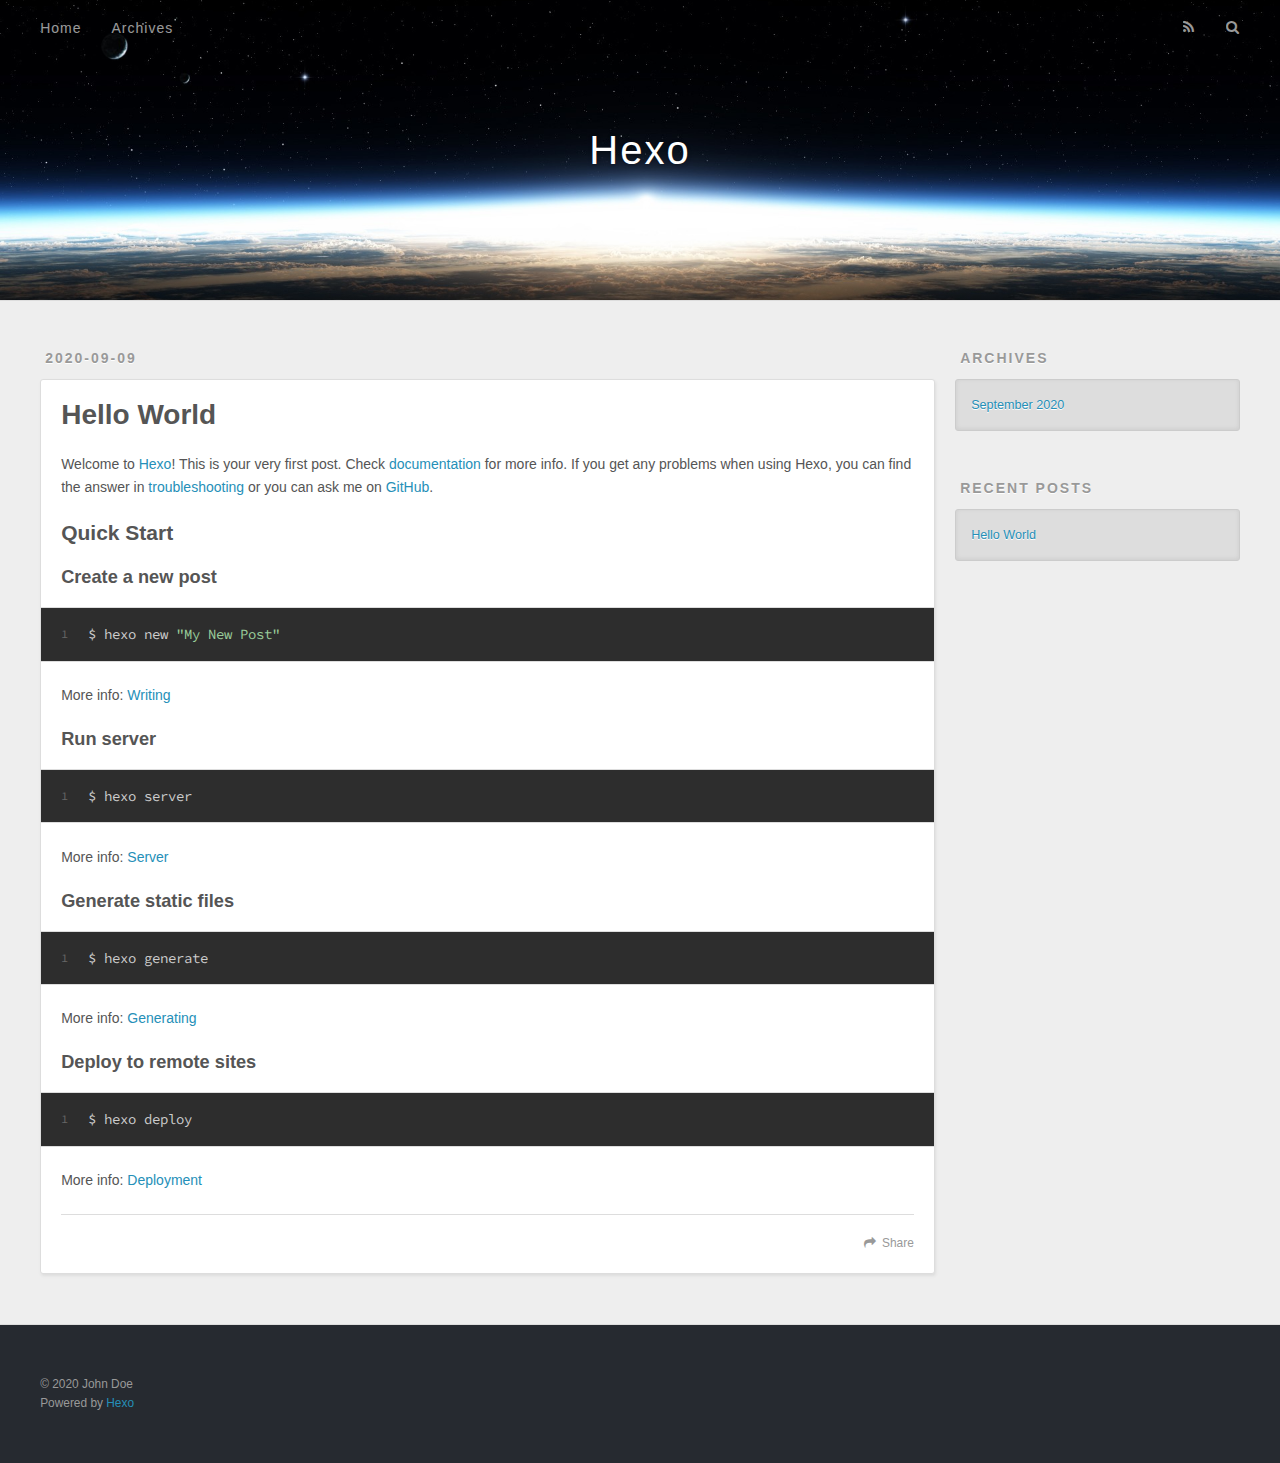
==== index.html @ 5c9097c6 "Site updated: 2020-09-09 10:41:34" ====
<!DOCTYPE html>
<html>
<head>
  <meta charset="utf-8">
  

  
  <title>Hexo</title>
  <meta name="viewport" content="width=device-width, initial-scale=1, maximum-scale=1">
  <meta property="og:type" content="website">
<meta property="og:title" content="Hexo">
<meta property="og:url" content="https://pengjianhui1.github.io/index.html">
<meta property="og:site_name" content="Hexo">
<meta property="og:locale" content="en_US">
<meta property="article:author" content="John Doe">
<meta name="twitter:card" content="summary">
  
    <link rel="alternate" href="/atom.xml" title="Hexo" type="application/atom+xml">
  
  
    <link rel="icon" href="/favicon.png">
  
  
    <link href="//fonts.googleapis.com/css?family=Source+Code+Pro" rel="stylesheet" type="text/css">
  
  
<link rel="stylesheet" href="/css/style.css">

<meta name="generator" content="Hexo 5.1.1"></head>

<body>
  <div id="container">
    <div id="wrap">
      <header id="header">
  <div id="banner"></div>
  <div id="header-outer" class="outer">
    <div id="header-title" class="inner">
      <h1 id="logo-wrap">
        <a href="/" id="logo">Hexo</a>
      </h1>
      
    </div>
    <div id="header-inner" class="inner">
      <nav id="main-nav">
        <a id="main-nav-toggle" class="nav-icon"></a>
        
          <a class="main-nav-link" href="/">Home</a>
        
          <a class="main-nav-link" href="/archives">Archives</a>
        
      </nav>
      <nav id="sub-nav">
        
          <a id="nav-rss-link" class="nav-icon" href="/atom.xml" title="RSS Feed"></a>
        
        <a id="nav-search-btn" class="nav-icon" title="Search"></a>
      </nav>
      <div id="search-form-wrap">
        <form action="//google.com/search" method="get" accept-charset="UTF-8" class="search-form"><input type="search" name="q" class="search-form-input" placeholder="Search"><button type="submit" class="search-form-submit">&#xF002;</button><input type="hidden" name="sitesearch" value="https://pengjianhui1.github.io"></form>
      </div>
    </div>
  </div>
</header>
      <div class="outer">
        <section id="main">
  
    <article id="post-hello-world" class="article article-type-post" itemscope itemprop="blogPost">
  <div class="article-meta">
    <a href="/2020/09/09/hello-world/" class="article-date">
  <time datetime="2020-09-09T02:18:39.861Z" itemprop="datePublished">2020-09-09</time>
</a>
    
  </div>
  <div class="article-inner">
    
    
      <header class="article-header">
        
  
    <h1 itemprop="name">
      <a class="article-title" href="/2020/09/09/hello-world/">Hello World</a>
    </h1>
  

      </header>
    
    <div class="article-entry" itemprop="articleBody">
      
        <p>Welcome to <a target="_blank" rel="noopener" href="https://hexo.io/">Hexo</a>! This is your very first post. Check <a target="_blank" rel="noopener" href="https://hexo.io/docs/">documentation</a> for more info. If you get any problems when using Hexo, you can find the answer in <a target="_blank" rel="noopener" href="https://hexo.io/docs/troubleshooting.html">troubleshooting</a> or you can ask me on <a target="_blank" rel="noopener" href="https://github.com/hexojs/hexo/issues">GitHub</a>.</p>
<h2 id="Quick-Start"><a href="#Quick-Start" class="headerlink" title="Quick Start"></a>Quick Start</h2><h3 id="Create-a-new-post"><a href="#Create-a-new-post" class="headerlink" title="Create a new post"></a>Create a new post</h3><figure class="highlight bash"><table><tr><td class="gutter"><pre><span class="line">1</span><br></pre></td><td class="code"><pre><span class="line">$ hexo new <span class="string">&quot;My New Post&quot;</span></span><br></pre></td></tr></table></figure>

<p>More info: <a target="_blank" rel="noopener" href="https://hexo.io/docs/writing.html">Writing</a></p>
<h3 id="Run-server"><a href="#Run-server" class="headerlink" title="Run server"></a>Run server</h3><figure class="highlight bash"><table><tr><td class="gutter"><pre><span class="line">1</span><br></pre></td><td class="code"><pre><span class="line">$ hexo server</span><br></pre></td></tr></table></figure>

<p>More info: <a target="_blank" rel="noopener" href="https://hexo.io/docs/server.html">Server</a></p>
<h3 id="Generate-static-files"><a href="#Generate-static-files" class="headerlink" title="Generate static files"></a>Generate static files</h3><figure class="highlight bash"><table><tr><td class="gutter"><pre><span class="line">1</span><br></pre></td><td class="code"><pre><span class="line">$ hexo generate</span><br></pre></td></tr></table></figure>

<p>More info: <a target="_blank" rel="noopener" href="https://hexo.io/docs/generating.html">Generating</a></p>
<h3 id="Deploy-to-remote-sites"><a href="#Deploy-to-remote-sites" class="headerlink" title="Deploy to remote sites"></a>Deploy to remote sites</h3><figure class="highlight bash"><table><tr><td class="gutter"><pre><span class="line">1</span><br></pre></td><td class="code"><pre><span class="line">$ hexo deploy</span><br></pre></td></tr></table></figure>

<p>More info: <a target="_blank" rel="noopener" href="https://hexo.io/docs/one-command-deployment.html">Deployment</a></p>

      
    </div>
    <footer class="article-footer">
      <a data-url="https://pengjianhui1.github.io/2020/09/09/hello-world/" data-id="ckeurhnom0000lgw7cq82hds2" class="article-share-link">Share</a>
      
      
    </footer>
  </div>
  
</article>


  


</section>
        
          <aside id="sidebar">
  
    

  
    

  
    
  
    
  <div class="widget-wrap">
    <h3 class="widget-title">Archives</h3>
    <div class="widget">
      <ul class="archive-list"><li class="archive-list-item"><a class="archive-list-link" href="/archives/2020/09/">September 2020</a></li></ul>
    </div>
  </div>


  
    
  <div class="widget-wrap">
    <h3 class="widget-title">Recent Posts</h3>
    <div class="widget">
      <ul>
        
          <li>
            <a href="/2020/09/09/hello-world/">Hello World</a>
          </li>
        
      </ul>
    </div>
  </div>

  
</aside>
        
      </div>
      <footer id="footer">
  
  <div class="outer">
    <div id="footer-info" class="inner">
      &copy; 2020 John Doe<br>
      Powered by <a href="http://hexo.io/" target="_blank">Hexo</a>
    </div>
  </div>
</footer>
    </div>
    <nav id="mobile-nav">
  
    <a href="/" class="mobile-nav-link">Home</a>
  
    <a href="/archives" class="mobile-nav-link">Archives</a>
  
</nav>
    

<script src="//ajax.googleapis.com/ajax/libs/jquery/2.0.3/jquery.min.js"></script>


  
<link rel="stylesheet" href="/fancybox/jquery.fancybox.css">

  
<script src="/fancybox/jquery.fancybox.pack.js"></script>




<script src="/js/script.js"></script>




  </div>
</body>
</html>
---- css/style.css ----
body {
  width: 100%;
}
body:before,
body:after {
  content: "";
  display: table;
}
body:after {
  clear: both;
}
html,
body,
div,
span,
applet,
object,
iframe,
h1,
h2,
h3,
h4,
h5,
h6,
p,
blockquote,
pre,
a,
abbr,
acronym,
address,
big,
cite,
code,
del,
dfn,
em,
img,
ins,
kbd,
q,
s,
samp,
small,
strike,
strong,
sub,
sup,
tt,
var,
dl,
dt,
dd,
ol,
ul,
li,
fieldset,
form,
label,
legend,
table,
caption,
tbody,
tfoot,
thead,
tr,
th,
td {
  margin: 0;
  padding: 0;
  border: 0;
  outline: 0;
  font-weight: inherit;
  font-style: inherit;
  font-family: inherit;
  font-size: 100%;
  vertical-align: baseline;
}
body {
  line-height: 1;
  color: #000;
  background: #fff;
}
ol,
ul {
  list-style: none;
}
table {
  border-collapse: separate;
  border-spacing: 0;
  vertical-align: middle;
}
caption,
th,
td {
  text-align: left;
  font-weight: normal;
  vertical-align: middle;
}
a img {
  border: none;
}
input,
button {
  margin: 0;
  padding: 0;
}
input::-moz-focus-inner,
button::-moz-focus-inner {
  border: 0;
  padding: 0;
}
@font-face {
  font-family: FontAwesome;
  font-style: normal;
  font-weight: normal;
  src: url("fonts/fontawesome-webfont.eot?v=#4.0.3");
  src: url("fonts/fontawesome-webfont.eot?#iefix&v=#4.0.3") format("embedded-opentype"), url("fonts/fontawesome-webfont.woff?v=#4.0.3") format("woff"), url("fonts/fontawesome-webfont.ttf?v=#4.0.3") format("truetype"), url("fonts/fontawesome-webfont.svg#fontawesomeregular?v=#4.0.3") format("svg");
}
html,
body,
#container {
  height: 100%;
}
body {
  background: #eee;
  font: 14px -apple-system, BlinkMacSystemFont, "Segoe UI", "Roboto", "Oxygen", "Ubuntu", "Cantarell", "Fira Sans", "Droid Sans", "Helvetica Neue", sans-serif;
  -webkit-text-size-adjust: 100%;
}
.outer {
  max-width: 1220px;
  margin: 0 auto;
  padding: 0 20px;
}
.outer:before,
.outer:after {
  content: "";
  display: table;
}
.outer:after {
  clear: both;
}
.inner {
  display: inline;
  float: left;
  width: 98.33333333333333%;
  margin: 0 0.833333333333333%;
}
.left,
.alignleft {
  float: left;
}
.right,
.alignright {
  float: right;
}
.clear {
  clear: both;
}
#container {
  position: relative;
}
.mobile-nav-on {
  overflow: hidden;
}
#wrap {
  height: 100%;
  width: 100%;
  position: absolute;
  top: 0;
  left: 0;
  -webkit-transition: 0.2s ease-out;
  -moz-transition: 0.2s ease-out;
  -ms-transition: 0.2s ease-out;
  transition: 0.2s ease-out;
  z-index: 1;
  background: #eee;
}
.mobile-nav-on #wrap {
  left: 280px;
}
@media screen and (min-width: 768px) {
  #main {
    display: inline;
    float: left;
    width: 73.33333333333333%;
    margin: 0 0.833333333333333%;
  }
}
.article-date,
.article-category-link,
.archive-year,
.widget-title {
  text-decoration: none;
  text-transform: uppercase;
  letter-spacing: 2px;
  color: #999;
  margin-bottom: 1em;
  margin-left: 5px;
  line-height: 1em;
  text-shadow: 0 1px #fff;
  font-weight: bold;
}
.article-inner,
.archive-article-inner {
  background: #fff;
  -webkit-box-shadow: 1px 2px 3px #ddd;
  box-shadow: 1px 2px 3px #ddd;
  border: 1px solid #ddd;
  border-radius: 3px;
}
.article-entry h1,
.widget h1 {
  font-size: 2em;
}
.article-entry h2,
.widget h2 {
  font-size: 1.5em;
}
.article-entry h3,
.widget h3 {
  font-size: 1.3em;
}
.article-entry h4,
.widget h4 {
  font-size: 1.2em;
}
.article-entry h5,
.widget h5 {
  font-size: 1em;
}
.article-entry h6,
.widget h6 {
  font-size: 1em;
  color: #999;
}
.article-entry hr,
.widget hr {
  border: 1px dashed #ddd;
}
.article-entry strong,
.widget strong {
  font-weight: bold;
}
.article-entry em,
.widget em,
.article-entry cite,
.widget cite {
  font-style: italic;
}
.article-entry sup,
.widget sup,
.article-entry sub,
.widget sub {
  font-size: 0.75em;
  line-height: 0;
  position: relative;
  vertical-align: baseline;
}
.article-entry sup,
.widget sup {
  top: -0.5em;
}
.article-entry sub,
.widget sub {
  bottom: -0.2em;
}
.article-entry small,
.widget small {
  font-size: 0.85em;
}
.article-entry acronym,
.widget acronym,
.article-entry abbr,
.widget abbr {
  border-bottom: 1px dotted;
}
.article-entry ul,
.widget ul,
.article-entry ol,
.widget ol,
.article-entry dl,
.widget dl {
  margin: 0 20px;
  line-height: 1.6em;
}
.article-entry ul ul,
.widget ul ul,
.article-entry ol ul,
.widget ol ul,
.article-entry ul ol,
.widget ul ol,
.article-entry ol ol,
.widget ol ol {
  margin-top: 0;
  margin-bottom: 0;
}
.article-entry ul,
.widget ul {
  list-style: disc;
}
.article-entry ol,
.widget ol {
  list-style: decimal;
}
.article-entry dt,
.widget dt {
  font-weight: bold;
}
#header {
  height: 300px;
  position: relative;
  border-bottom: 1px solid #ddd;
}
#header:before,
#header:after {
  content: "";
  position: absolute;
  left: 0;
  right: 0;
  height: 40px;
}
#header:before {
  top: 0;
  background: -webkit-linear-gradient(rgba(0,0,0,0.2), transparent);
  background: -moz-linear-gradient(rgba(0,0,0,0.2), transparent);
  background: -ms-linear-gradient(rgba(0,0,0,0.2), transparent);
  background: linear-gradient(rgba(0,0,0,0.2), transparent);
}
#header:after {
  bottom: 0;
  background: -webkit-linear-gradient(transparent, rgba(0,0,0,0.2));
  background: -moz-linear-gradient(transparent, rgba(0,0,0,0.2));
  background: -ms-linear-gradient(transparent, rgba(0,0,0,0.2));
  background: linear-gradient(transparent, rgba(0,0,0,0.2));
}
#header-outer {
  height: 100%;
  position: relative;
}
#header-inner {
  position: relative;
  overflow: hidden;
}
#banner {
  position: absolute;
  top: 0;
  left: 0;
  width: 100%;
  height: 100%;
  background: url("images/banner.jpg") center #000;
  -webkit-background-size: cover;
  -moz-background-size: cover;
  background-size: cover;
  z-index: -1;
}
#header-title {
  text-align: center;
  height: 40px;
  position: absolute;
  top: 50%;
  left: 0;
  margin-top: -20px;
}
#logo,
#subtitle {
  text-decoration: none;
  color: #fff;
  font-weight: 300;
  text-shadow: 0 1px 4px rgba(0,0,0,0.3);
}
#logo {
  font-size: 40px;
  line-height: 40px;
  letter-spacing: 2px;
}
#subtitle {
  font-size: 16px;
  line-height: 16px;
  letter-spacing: 1px;
}
#subtitle-wrap {
  margin-top: 16px;
}
#main-nav {
  float: left;
  margin-left: -15px;
}
.nav-icon,
.main-nav-link {
  float: left;
  color: #fff;
  opacity: 0.6;
  text-decoration: none;
  text-shadow: 0 1px rgba(0,0,0,0.2);
  -webkit-transition: opacity 0.2s;
  -moz-transition: opacity 0.2s;
  -ms-transition: opacity 0.2s;
  transition: opacity 0.2s;
  display: block;
  padding: 20px 15px;
}
.nav-icon:hover,
.main-nav-link:hover {
  opacity: 1;
}
.nav-icon {
  font-family: FontAwesome;
  text-align: center;
  font-size: 14px;
  width: 14px;
  height: 14px;
  padding: 20px 15px;
  position: relative;
  cursor: pointer;
}
.main-nav-link {
  font-weight: 300;
  letter-spacing: 1px;
}
@media screen and (max-width: 479px) {
  .main-nav-link {
    display: none;
  }
}
#main-nav-toggle {
  display: none;
}
#main-nav-toggle:before {
  content: "\f0c9";
}
@media screen and (max-width: 479px) {
  #main-nav-toggle {
    display: block;
  }
}
#sub-nav {
  float: right;
  margin-right: -15px;
}
#nav-rss-link:before {
  content: "\f09e";
}
#nav-search-btn:before {
  content: "\f002";
}
#search-form-wrap {
  position: absolute;
  top: 15px;
  width: 150px;
  height: 30px;
  right: -150px;
  opacity: 0;
  -webkit-transition: 0.2s ease-out;
  -moz-transition: 0.2s ease-out;
  -ms-transition: 0.2s ease-out;
  transition: 0.2s ease-out;
}
#search-form-wrap.on {
  opacity: 1;
  right: 0;
}
@media screen and (max-width: 479px) {
  #search-form-wrap {
    width: 100%;
    right: -100%;
  }
}
.search-form {
  position: absolute;
  top: 0;
  left: 0;
  right: 0;
  background: #fff;
  padding: 5px 15px;
  border-radius: 15px;
  -webkit-box-shadow: 0 0 10px rgba(0,0,0,0.3);
  box-shadow: 0 0 10px rgba(0,0,0,0.3);
}
.search-form-input {
  border: none;
  background: none;
  color: #555;
  width: 100%;
  font: 13px -apple-system, BlinkMacSystemFont, "Segoe UI", "Roboto", "Oxygen", "Ubuntu", "Cantarell", "Fira Sans", "Droid Sans", "Helvetica Neue", sans-serif;
  outline: none;
}
.search-form-input::-webkit-search-results-decoration,
.search-form-input::-webkit-search-cancel-button {
  -webkit-appearance: none;
}
.search-form-submit {
  position: absolute;
  top: 50%;
  right: 10px;
  margin-top: -7px;
  font: 13px FontAwesome;
  border: none;
  background: none;
  color: #bbb;
  cursor: pointer;
}
.search-form-submit:hover,
.search-form-submit:focus {
  color: #777;
}
.article {
  margin: 50px 0;
}
.article-inner {
  overflow: hidden;
}
.article-meta:before,
.article-meta:after {
  content: "";
  display: table;
}
.article-meta:after {
  clear: both;
}
.article-date {
  float: left;
}
.article-category {
  float: left;
  line-height: 1em;
  color: #ccc;
  text-shadow: 0 1px #fff;
  margin-left: 8px;
}
.article-category:before {
  content: "\2022";
}
.article-category-link {
  margin: 0 12px 1em;
}
.article-header {
  padding: 20px 20px 0;
}
.article-title {
  text-decoration: none;
  font-size: 2em;
  font-weight: bold;
  color: #555;
  line-height: 1.1em;
  -webkit-transition: color 0.2s;
  -moz-transition: color 0.2s;
  -ms-transition: color 0.2s;
  transition: color 0.2s;
}
a.article-title:hover {
  color: #258fb8;
}
.article-entry {
  color: #555;
  padding: 0 20px;
}
.article-entry:before,
.article-entry:after {
  content: "";
  display: table;
}
.article-entry:after {
  clear: both;
}
.article-entry p,
.article-entry table {
  line-height: 1.6em;
  margin: 1.6em 0;
}
.article-entry h1,
.article-entry h2,
.article-entry h3,
.article-entry h4,
.article-entry h5,
.article-entry h6 {
  font-weight: bold;
}
.article-entry h1,
.article-entry h2,
.article-entry h3,
.article-entry h4,
.article-entry h5,
.article-entry h6 {
  line-height: 1.1em;
  margin: 1.1em 0;
}
.article-entry a {
  color: #258fb8;
  text-decoration: none;
}
.article-entry a:hover {
  text-decoration: underline;
}
.article-entry ul,
.article-entry ol,
.article-entry dl {
  margin-top: 1.6em;
  margin-bottom: 1.6em;
}
.article-entry img,
.article-entry video {
  max-width: 100%;
  height: auto;
  display: block;
  margin: auto;
}
.article-entry iframe {
  border: none;
}
.article-entry table {
  width: 100%;
  border-collapse: collapse;
  border-spacing: 0;
}
.article-entry th {
  font-weight: bold;
  border-bottom: 3px solid #ddd;
  padding-bottom: 0.5em;
}
.article-entry td {
  border-bottom: 1px solid #ddd;
  padding: 10px 0;
}
.article-entry blockquote {
  font-family: Georgia, "Times New Roman", serif;
  font-size: 1.4em;
  margin: 1.6em 20px;
  text-align: center;
}
.article-entry blockquote footer {
  font-size: 14px;
  margin: 1.6em 0;
  font-family: -apple-system, BlinkMacSystemFont, "Segoe UI", "Roboto", "Oxygen", "Ubuntu", "Cantarell", "Fira Sans", "Droid Sans", "Helvetica Neue", sans-serif;
}
.article-entry blockquote footer cite:before {
  content: "—";
  padding: 0 0.5em;
}
.article-entry .pullquote {
  text-align: left;
  width: 45%;
  margin: 0;
}
.article-entry .pullquote.left {
  margin-left: 0.5em;
  margin-right: 1em;
}
.article-entry .pullquote.right {
  margin-right: 0.5em;
  margin-left: 1em;
}
.article-entry .caption {
  color: #999;
  display: block;
  font-size: 0.9em;
  margin-top: 0.5em;
  position: relative;
  text-align: center;
}
.article-entry .video-container {
  position: relative;
  padding-top: 56.25%;
  height: 0;
  overflow: hidden;
}
.article-entry .video-container iframe,
.article-entry .video-container object,
.article-entry .video-container embed {
  position: absolute;
  top: 0;
  left: 0;
  width: 100%;
  height: 100%;
  margin-top: 0;
}
.article-more-link a {
  display: inline-block;
  line-height: 1em;
  padding: 6px 15px;
  border-radius: 15px;
  background: #eee;
  color: #999;
  text-shadow: 0 1px #fff;
  text-decoration: none;
}
.article-more-link a:hover {
  background: #258fb8;
  color: #fff;
  text-decoration: none;
  text-shadow: 0 1px #1e7293;
}
.article-footer {
  font-size: 0.85em;
  line-height: 1.6em;
  border-top: 1px solid #ddd;
  padding-top: 1.6em;
  margin: 0 20px 20px;
}
.article-footer:before,
.article-footer:after {
  content: "";
  display: table;
}
.article-footer:after {
  clear: both;
}
.article-footer a {
  color: #999;
  text-decoration: none;
}
.article-footer a:hover {
  color: #555;
}
.article-tag-list-item {
  float: left;
  margin-right: 10px;
}
.article-tag-list-link:before {
  content: "#";
}
.article-comment-link {
  float: right;
}
.article-comment-link:before {
  content: "\f075";
  font-family: FontAwesome;
  padding-right: 8px;
}
.article-share-link {
  cursor: pointer;
  float: right;
  margin-left: 20px;
}
.article-share-link:before {
  content: "\f064";
  font-family: FontAwesome;
  padding-right: 6px;
}
#article-nav {
  position: relative;
}
#article-nav:before,
#article-nav:after {
  content: "";
  display: table;
}
#article-nav:after {
  clear: both;
}
@media screen and (min-width: 768px) {
  #article-nav {
    margin: 50px 0;
  }
  #article-nav:before {
    width: 8px;
    height: 8px;
    position: absolute;
    top: 50%;
    left: 50%;
    margin-top: -4px;
    margin-left: -4px;
    content: "";
    border-radius: 50%;
    background: #ddd;
    -webkit-box-shadow: 0 1px 2px #fff;
    box-shadow: 0 1px 2px #fff;
  }
}
.article-nav-link-wrap {
  text-decoration: none;
  text-shadow: 0 1px #fff;
  color: #999;
  -webkit-box-sizing: border-box;
  -moz-box-sizing: border-box;
  box-sizing: border-box;
  margin-top: 50px;
  text-align: center;
  display: block;
}
.article-nav-link-wrap:hover {
  color: #555;
}
@media screen and (min-width: 768px) {
  .article-nav-link-wrap {
    width: 50%;
    margin-top: 0;
  }
}
@media screen and (min-width: 768px) {
  #article-nav-newer {
    float: left;
    text-align: right;
    padding-right: 20px;
  }
}
@media screen and (min-width: 768px) {
  #article-nav-older {
    float: right;
    text-align: left;
    padding-left: 20px;
  }
}
.article-nav-caption {
  text-transform: uppercase;
  letter-spacing: 2px;
  color: #ddd;
  line-height: 1em;
  font-weight: bold;
}
#article-nav-newer .article-nav-caption {
  margin-right: -2px;
}
.article-nav-title {
  font-size: 0.85em;
  line-height: 1.6em;
  margin-top: 0.5em;
}
.article-share-box {
  position: absolute;
  display: none;
  background: #fff;
  -webkit-box-shadow: 1px 2px 10px rgba(0,0,0,0.2);
  box-shadow: 1px 2px 10px rgba(0,0,0,0.2);
  border-radius: 3px;
  margin-left: -145px;
  overflow: hidden;
  z-index: 1;
}
.article-share-box.on {
  display: block;
}
.article-share-input {
  width: 100%;
  background: none;
  -webkit-box-sizing: border-box;
  -moz-box-sizing: border-box;
  box-sizing: border-box;
  font: 14px -apple-system, BlinkMacSystemFont, "Segoe UI", "Roboto", "Oxygen", "Ubuntu", "Cantarell", "Fira Sans", "Droid Sans", "Helvetica Neue", sans-serif;
  padding: 0 15px;
  color: #555;
  outline: none;
  border: 1px solid #ddd;
  border-radius: 3px 3px 0 0;
  height: 36px;
  line-height: 36px;
}
.article-share-links {
  background: #eee;
}
.article-share-links:before,
.article-share-links:after {
  content: "";
  display: table;
}
.article-share-links:after {
  clear: both;
}
.article-share-twitter,
.article-share-facebook,
.article-share-pinterest,
.article-share-google {
  width: 50px;
  height: 36px;
  display: block;
  float: left;
  position: relative;
  color: #999;
  text-shadow: 0 1px #fff;
}
.article-share-twitter:before,
.article-share-facebook:before,
.article-share-pinterest:before,
.article-share-google:before {
  font-size: 20px;
  font-family: FontAwesome;
  width: 20px;
  height: 20px;
  position: absolute;
  top: 50%;
  left: 50%;
  margin-top: -10px;
  margin-left: -10px;
  text-align: center;
}
.article-share-twitter:hover,
.article-share-facebook:hover,
.article-share-pinterest:hover,
.article-share-google:hover {
  color: #fff;
}
.article-share-twitter:before {
  content: "\f099";
}
.article-share-twitter:hover {
  background: #00aced;
  text-shadow: 0 1px #008abe;
}
.article-share-facebook:before {
  content: "\f09a";
}
.article-share-facebook:hover {
  background: #3b5998;
  text-shadow: 0 1px #2f477a;
}
.article-share-pinterest:before {
  content: "\f0d2";
}
.article-share-pinterest:hover {
  background: #cb2027;
  text-shadow: 0 1px #a21a1f;
}
.article-share-google:before {
  content: "\f0d5";
}
.article-share-google:hover {
  background: #dd4b39;
  text-shadow: 0 1px #be3221;
}
.article-gallery {
  background: #000;
  position: relative;
}
.article-gallery-photos {
  position: relative;
  overflow: hidden;
}
.article-gallery-img {
  display: none;
  max-width: 100%;
}
.article-gallery-img:first-child {
  display: block;
}
.article-gallery-img.loaded {
  position: absolute;
  display: block;
}
.article-gallery-img img {
  display: block;
  max-width: 100%;
  margin: 0 auto;
}
#comments {
  background: #fff;
  -webkit-box-shadow: 1px 2px 3px #ddd;
  box-shadow: 1px 2px 3px #ddd;
  padding: 20px;
  border: 1px solid #ddd;
  border-radius: 3px;
  margin: 50px 0;
}
#comments a {
  color: #258fb8;
}
.archives-wrap {
  margin: 50px 0;
}
.archives:before,
.archives:after {
  content: "";
  display: table;
}
.archives:after {
  clear: both;
}
.archive-year-wrap {
  margin-bottom: 1em;
}
.archives {
  -webkit-column-gap: 10px;
  -moz-column-gap: 10px;
  column-gap: 10px;
}
@media screen and (min-width: 480px) and (max-width: 767px) {
  .archives {
    -webkit-column-count: 2;
    -moz-column-count: 2;
    column-count: 2;
  }
}
@media screen and (min-width: 768px) {
  .archives {
    -webkit-column-count: 3;
    -moz-column-count: 3;
    column-count: 3;
  }
}
.archive-article {
  -webkit-column-break-inside: avoid;
  page-break-inside: avoid;
  overflow: hidden;
  break-inside: avoid-column;
}
.archive-article-inner {
  padding: 10px;
  margin-bottom: 15px;
}
.archive-article-title {
  text-decoration: none;
  font-weight: bold;
  color: #555;
  -webkit-transition: color 0.2s;
  -moz-transition: color 0.2s;
  -ms-transition: color 0.2s;
  transition: color 0.2s;
  line-height: 1.6em;
}
.archive-article-title:hover {
  color: #258fb8;
}
.archive-article-footer {
  margin-top: 1em;
}
.archive-article-date {
  color: #999;
  text-decoration: none;
  font-size: 0.85em;
  line-height: 1em;
  margin-bottom: 0.5em;
  display: block;
}
#page-nav {
  margin: 50px auto;
  background: #fff;
  -webkit-box-shadow: 1px 2px 3px #ddd;
  box-shadow: 1px 2px 3px #ddd;
  border: 1px solid #ddd;
  border-radius: 3px;
  text-align: center;
  color: #999;
  overflow: hidden;
}
#page-nav:before,
#page-nav:after {
  content: "";
  display: table;
}
#page-nav:after {
  clear: both;
}
#page-nav a,
#page-nav span {
  padding: 10px 20px;
  line-height: 1;
  height: 2ex;
}
#page-nav a {
  color: #999;
  text-decoration: none;
}
#page-nav a:hover {
  background: #999;
  color: #fff;
}
#page-nav .prev {
  float: left;
}
#page-nav .next {
  float: right;
}
#page-nav .page-number {
  display: inline-block;
}
@media screen and (max-width: 479px) {
  #page-nav .page-number {
    display: none;
  }
}
#page-nav .current {
  color: #555;
  font-weight: bold;
}
#page-nav .space {
  color: #ddd;
}
#footer {
  background: #262a30;
  padding: 50px 0;
  border-top: 1px solid #ddd;
  color: #999;
}
#footer a {
  color: #258fb8;
  text-decoration: none;
}
#footer a:hover {
  text-decoration: underline;
}
#footer-info {
  line-height: 1.6em;
  font-size: 0.85em;
}
.article-entry pre,
.article-entry .highlight {
  background: #2d2d2d;
  margin: 0 -20px;
  padding: 15px 20px;
  border-style: solid;
  border-color: #ddd;
  border-width: 1px 0;
  overflow: auto;
  color: #ccc;
  line-height: 22.400000000000002px;
}
.article-entry .highlight .gutter pre,
.article-entry .gist .gist-file .gist-data .line-numbers {
  color: #666;
  font-size: 0.85em;
}
.article-entry pre,
.article-entry code {
  font-family: "Source Code Pro", Consolas, Monaco, Menlo, Consolas, monospace;
}
.article-entry code {
  background: #eee;
  text-shadow: 0 1px #fff;
  padding: 0 0.3em;
}
.article-entry pre code {
  background: none;
  text-shadow: none;
  padding: 0;
}
.article-entry .highlight pre {
  border: none;
  margin: 0;
  padding: 0;
}
.article-entry .highlight table {
  margin: 0;
  width: auto;
}
.article-entry .highlight td {
  border: none;
  padding: 0;
}
.article-entry .highlight figcaption {
  font-size: 0.85em;
  color: #999;
  line-height: 1em;
  margin-bottom: 1em;
}
.article-entry .highlight figcaption:before,
.article-entry .highlight figcaption:after {
  content: "";
  display: table;
}
.article-entry .highlight figcaption:after {
  clear: both;
}
.article-entry .highlight figcaption a {
  float: right;
}
.article-entry .highlight .gutter pre {
  text-align: right;
  padding-right: 20px;
}
.article-entry .highlight .line {
  height: 22.400000000000002px;
}
.article-entry .highlight .line.marked {
  background: #515151;
}
.article-entry .gist {
  margin: 0 -20px;
  border-style: solid;
  border-color: #ddd;
  border-width: 1px 0;
  background: #2d2d2d;
  padding: 15px 20px 15px 0;
}
.article-entry .gist .gist-file {
  border: none;
  font-family: "Source Code Pro", Consolas, Monaco, Menlo, Consolas, monospace;
  margin: 0;
}
.article-entry .gist .gist-file .gist-data {
  background: none;
  border: none;
}
.article-entry .gist .gist-file .gist-data .line-numbers {
  background: none;
  border: none;
  padding: 0 20px 0 0;
}
.article-entry .gist .gist-file .gist-data .line-data {
  padding: 0 !important;
}
.article-entry .gist .gist-file .highlight {
  margin: 0;
  padding: 0;
  border: none;
}
.article-entry .gist .gist-file .gist-meta {
  background: #2d2d2d;
  color: #999;
  font: 0.85em -apple-system, BlinkMacSystemFont, "Segoe UI", "Roboto", "Oxygen", "Ubuntu", "Cantarell", "Fira Sans", "Droid Sans", "Helvetica Neue", sans-serif;
  text-shadow: 0 0;
  padding: 0;
  margin-top: 1em;
  margin-left: 20px;
}
.article-entry .gist .gist-file .gist-meta a {
  color: #258fb8;
  font-weight: normal;
}
.article-entry .gist .gist-file .gist-meta a:hover {
  text-decoration: underline;
}
pre .comment,
pre .title {
  color: #999;
}
pre .variable,
pre .attribute,
pre .tag,
pre .regexp,
pre .ruby .constant,
pre .xml .tag .title,
pre .xml .pi,
pre .xml .doctype,
pre .html .doctype,
pre .css .id,
pre .css .class,
pre .css .pseudo {
  color: #f2777a;
}
pre .number,
pre .preprocessor,
pre .built_in,
pre .literal,
pre .params,
pre .constant {
  color: #f99157;
}
pre .class,
pre .ruby .class .title,
pre .css .rules .attribute {
  color: #9c9;
}
pre .string,
pre .value,
pre .inheritance,
pre .header,
pre .ruby .symbol,
pre .xml .cdata {
  color: #9c9;
}
pre .css .hexcolor {
  color: #6cc;
}
pre .function,
pre .python .decorator,
pre .python .title,
pre .ruby .function .title,
pre .ruby .title .keyword,
pre .perl .sub,
pre .javascript .title,
pre .coffeescript .title {
  color: #69c;
}
pre .keyword,
pre .javascript .function {
  color: #c9c;
}
@media screen and (max-width: 479px) {
  #mobile-nav {
    position: absolute;
    top: 0;
    left: 0;
    width: 280px;
    height: 100%;
    background: #191919;
    border-right: 1px solid #fff;
  }
}
@media screen and (max-width: 479px) {
  .mobile-nav-link {
    display: block;
    color: #999;
    text-decoration: none;
    padding: 15px 20px;
    font-weight: bold;
  }
  .mobile-nav-link:hover {
    color: #fff;
  }
}
@media screen and (min-width: 768px) {
  #sidebar {
    display: inline;
    float: left;
    width: 23.333333333333332%;
    margin: 0 0.833333333333333%;
  }
}
.widget-wrap {
  margin: 50px 0;
}
.widget {
  color: #777;
  text-shadow: 0 1px #fff;
  background: #ddd;
  -webkit-box-shadow: 0 -1px 4px #ccc inset;
  box-shadow: 0 -1px 4px #ccc inset;
  border: 1px solid #ccc;
  padding: 15px;
  border-radius: 3px;
}
.widget a {
  color: #258fb8;
  text-decoration: none;
}
.widget a:hover {
  text-decoration: underline;
}
.widget ul ul,
.widget ol ul,
.widget dl ul,
.widget ul ol,
.widget ol ol,
.widget dl ol,
.widget ul dl,
.widget ol dl,
.widget dl dl {
  margin-left: 15px;
  list-style: disc;
}
.widget {
  line-height: 1.6em;
  word-wrap: break-word;
  font-size: 0.9em;
}
.widget ul,
.widget ol {
  list-style: none;
  margin: 0;
}
.widget ul ul,
.widget ol ul,
.widget ul ol,
.widget ol ol {
  margin: 0 20px;
}
.widget ul ul,
.widget ol ul {
  list-style: disc;
}
.widget ul ol,
.widget ol ol {
  list-style: decimal;
}
.category-list-count,
.tag-list-count,
.archive-list-count {
  padding-left: 5px;
  color: #999;
  font-size: 0.85em;
}
.category-list-count:before,
.tag-list-count:before,
.archive-list-count:before {
  content: "(";
}
.category-list-count:after,
.tag-list-count:after,
.archive-list-count:after {
  content: ")";
}
.tagcloud a {
  margin-right: 5px;
  display: inline-block;
}
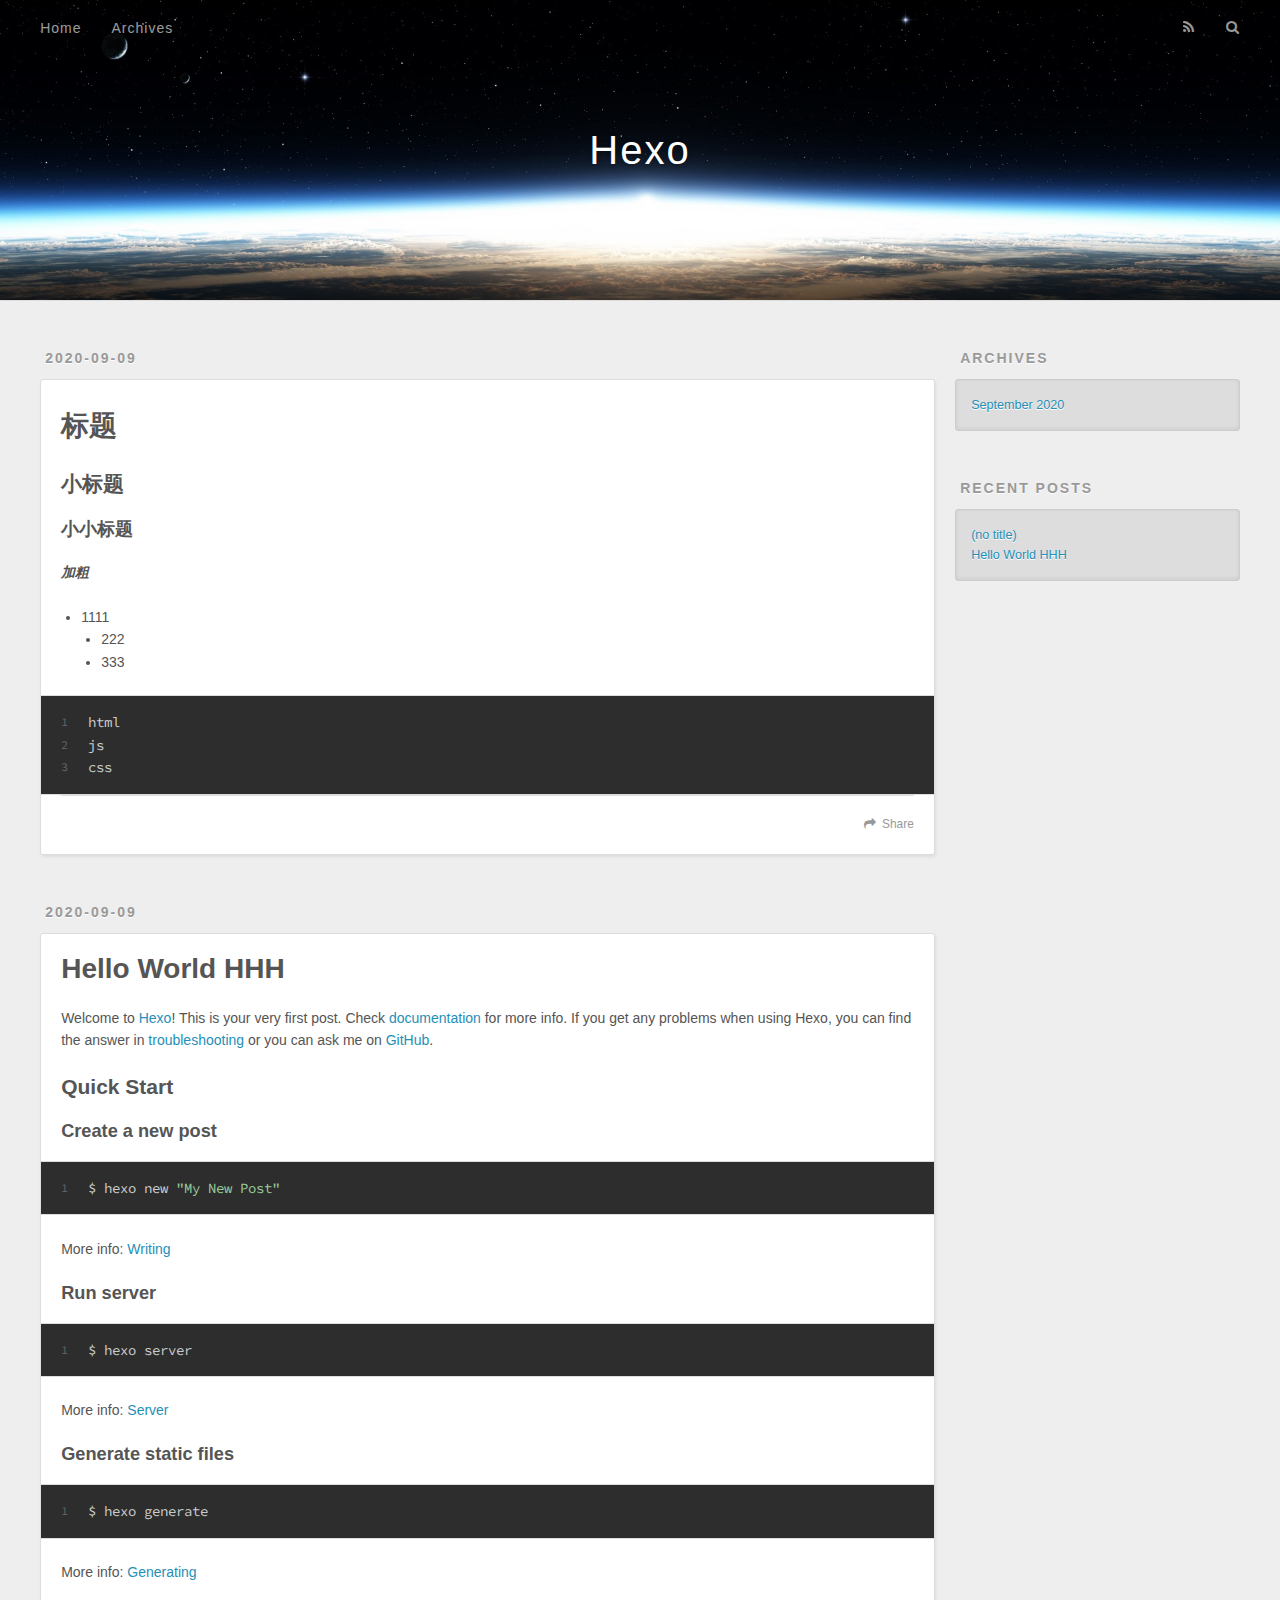
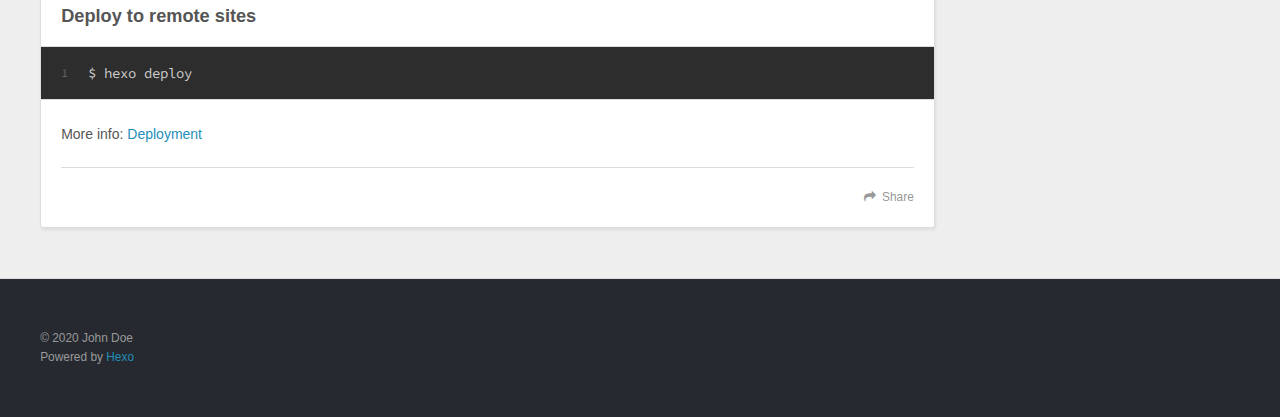
==== commit 11ede190: "Site updated: 2020-09-09 11:26:03" ====
--- a/index.html
+++ b/index.html
@@ -64,6 +64,40 @@
       <div class="outer">
         <section id="main">
   
+    <article id="post-1" class="article article-type-post" itemscope itemprop="blogPost">
+  <div class="article-meta">
+    <a href="/2020/09/09/1/" class="article-date">
+  <time datetime="2020-09-09T03:03:09.579Z" itemprop="datePublished">2020-09-09</time>
+</a>
+    
+  </div>
+  <div class="article-inner">
+    
+    
+    <div class="article-entry" itemprop="articleBody">
+      
+        <h1 id="标题"><a href="#标题" class="headerlink" title="标题"></a>标题</h1><h2 id="小标题"><a href="#小标题" class="headerlink" title="小标题"></a>小标题</h2><h3 id="小小标题"><a href="#小小标题" class="headerlink" title="小小标题"></a>小小标题</h3><p><strong><em>加粗</em></strong></p>
+<ul>
+<li>1111<ul>
+<li>222</li>
+<li>333</li>
+</ul>
+</li>
+</ul>
+<figure class="highlight plain"><table><tr><td class="gutter"><pre><span class="line">1</span><br><span class="line">2</span><br><span class="line">3</span><br></pre></td><td class="code"><pre><span class="line">html</span><br><span class="line">js</span><br><span class="line">css</span><br></pre></td></tr></table></figure>
+      
+    </div>
+    <footer class="article-footer">
+      <a data-url="https://pengjianhui1.github.io/2020/09/09/1/" data-id="ckeutm6ks0000gsw7egwi4ou7" class="article-share-link">Share</a>
+      
+      
+    </footer>
+  </div>
+  
+</article>
+
+
+  
     <article id="post-hello-world" class="article article-type-post" itemscope itemprop="blogPost">
   <div class="article-meta">
     <a href="/2020/09/09/hello-world/" class="article-date">
@@ -78,7 +112,7 @@
         
   
     <h1 itemprop="name">
-      <a class="article-title" href="/2020/09/09/hello-world/">Hello World</a>
+      <a class="article-title" href="/2020/09/09/hello-world/">Hello World HHH</a>
     </h1>
   
 
@@ -144,7 +178,11 @@
       <ul>
         
           <li>
-            <a href="/2020/09/09/hello-world/">Hello World</a>
+            <a href="/2020/09/09/1/">(no title)</a>
+          </li>
+        
+          <li>
+            <a href="/2020/09/09/hello-world/">Hello World HHH</a>
           </li>
         
       </ul>
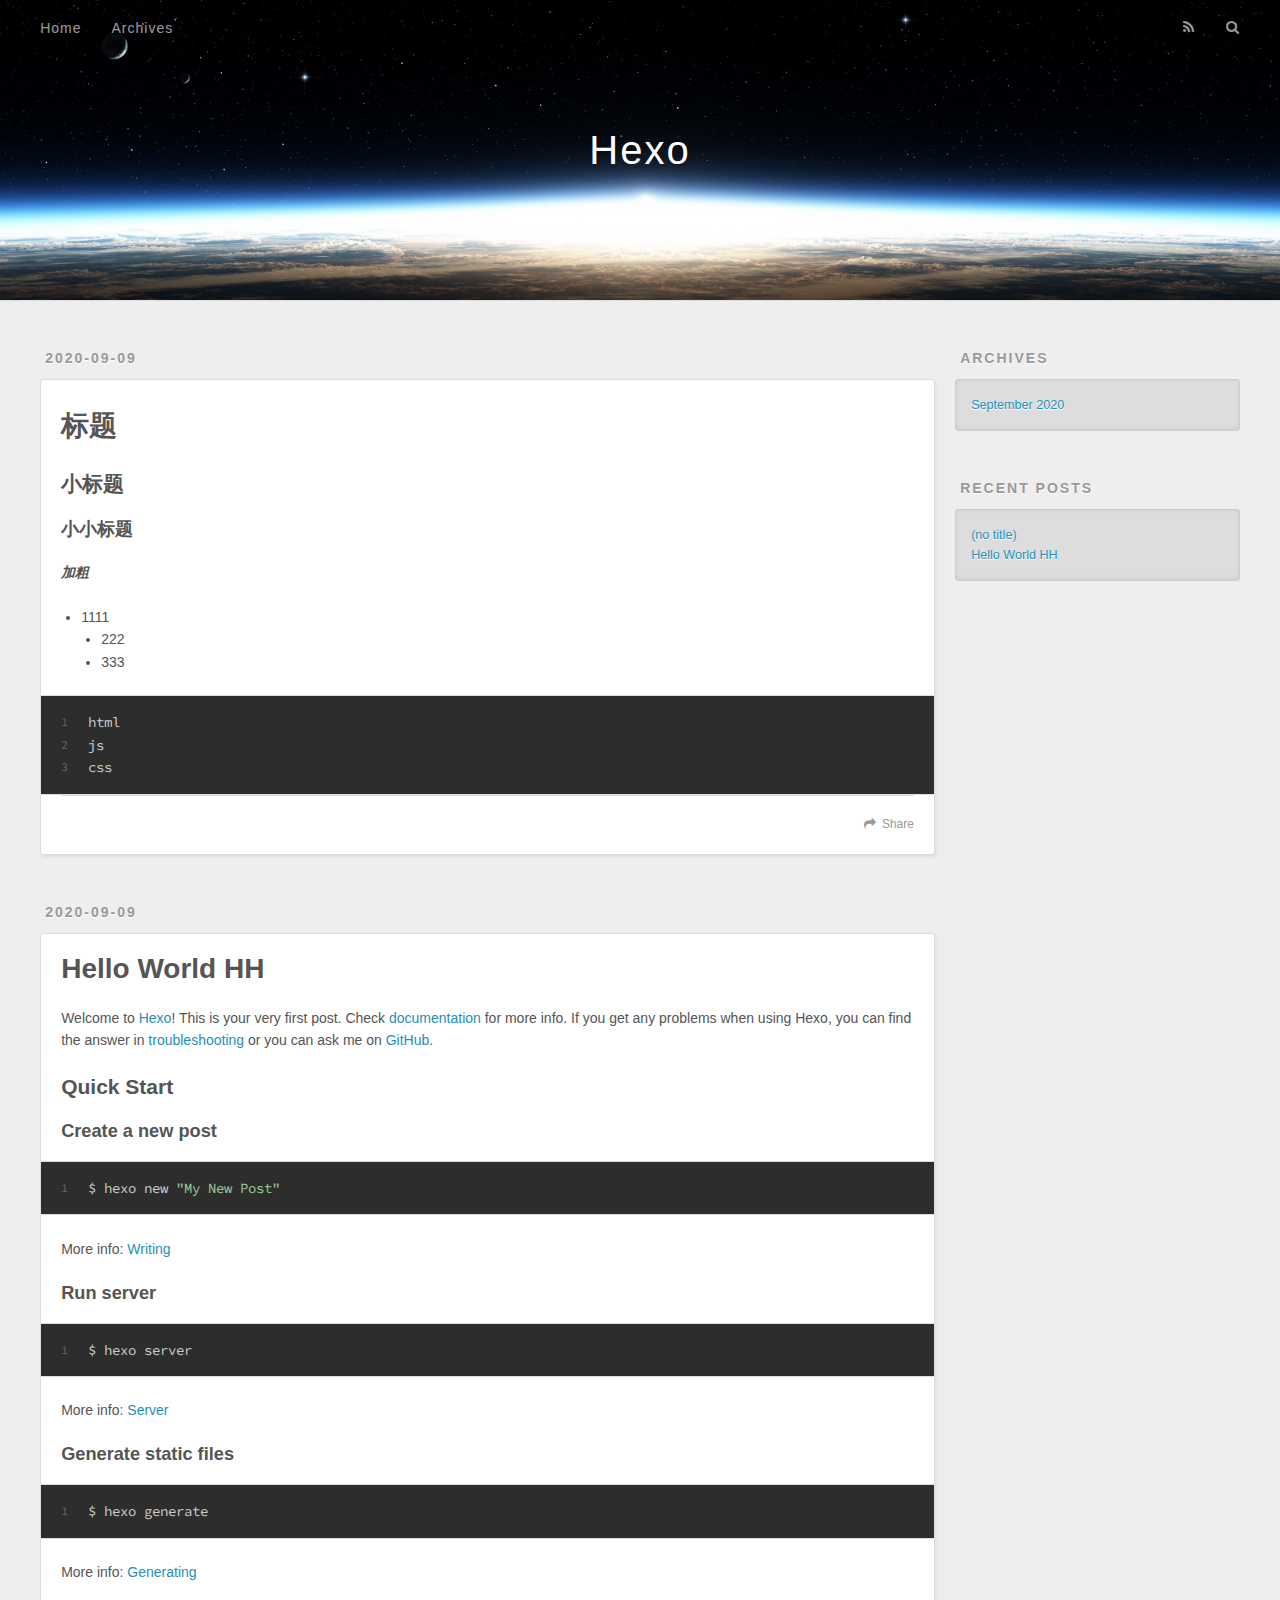
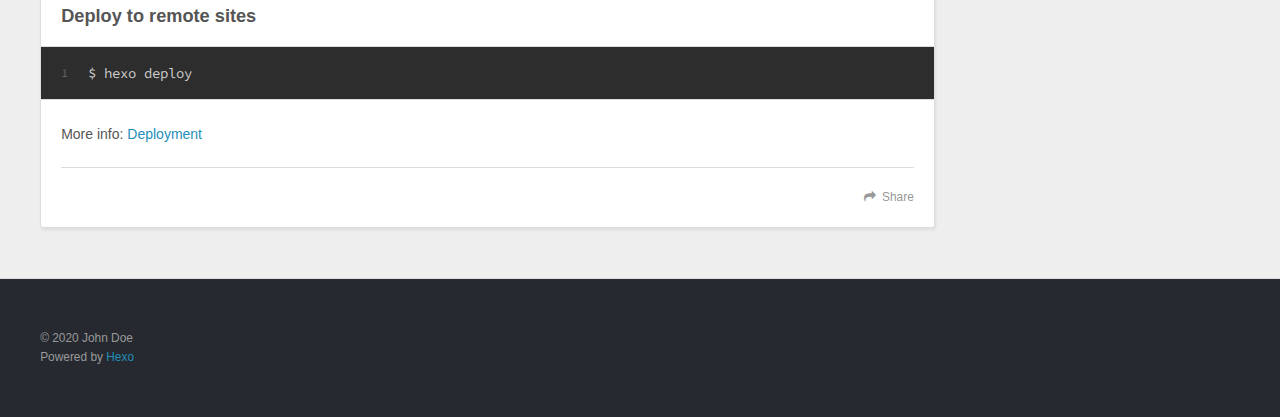
==== commit 000e3f8e: "Site updated: 2020-09-09 11:31:20" ====
--- a/index.html
+++ b/index.html
@@ -112,7 +112,7 @@
         
   
     <h1 itemprop="name">
-      <a class="article-title" href="/2020/09/09/hello-world/">Hello World HHH</a>
+      <a class="article-title" href="/2020/09/09/hello-world/">Hello World HH</a>
     </h1>
   
 
@@ -182,7 +182,7 @@
           </li>
         
           <li>
-            <a href="/2020/09/09/hello-world/">Hello World HHH</a>
+            <a href="/2020/09/09/hello-world/">Hello World HH</a>
           </li>
         
       </ul>
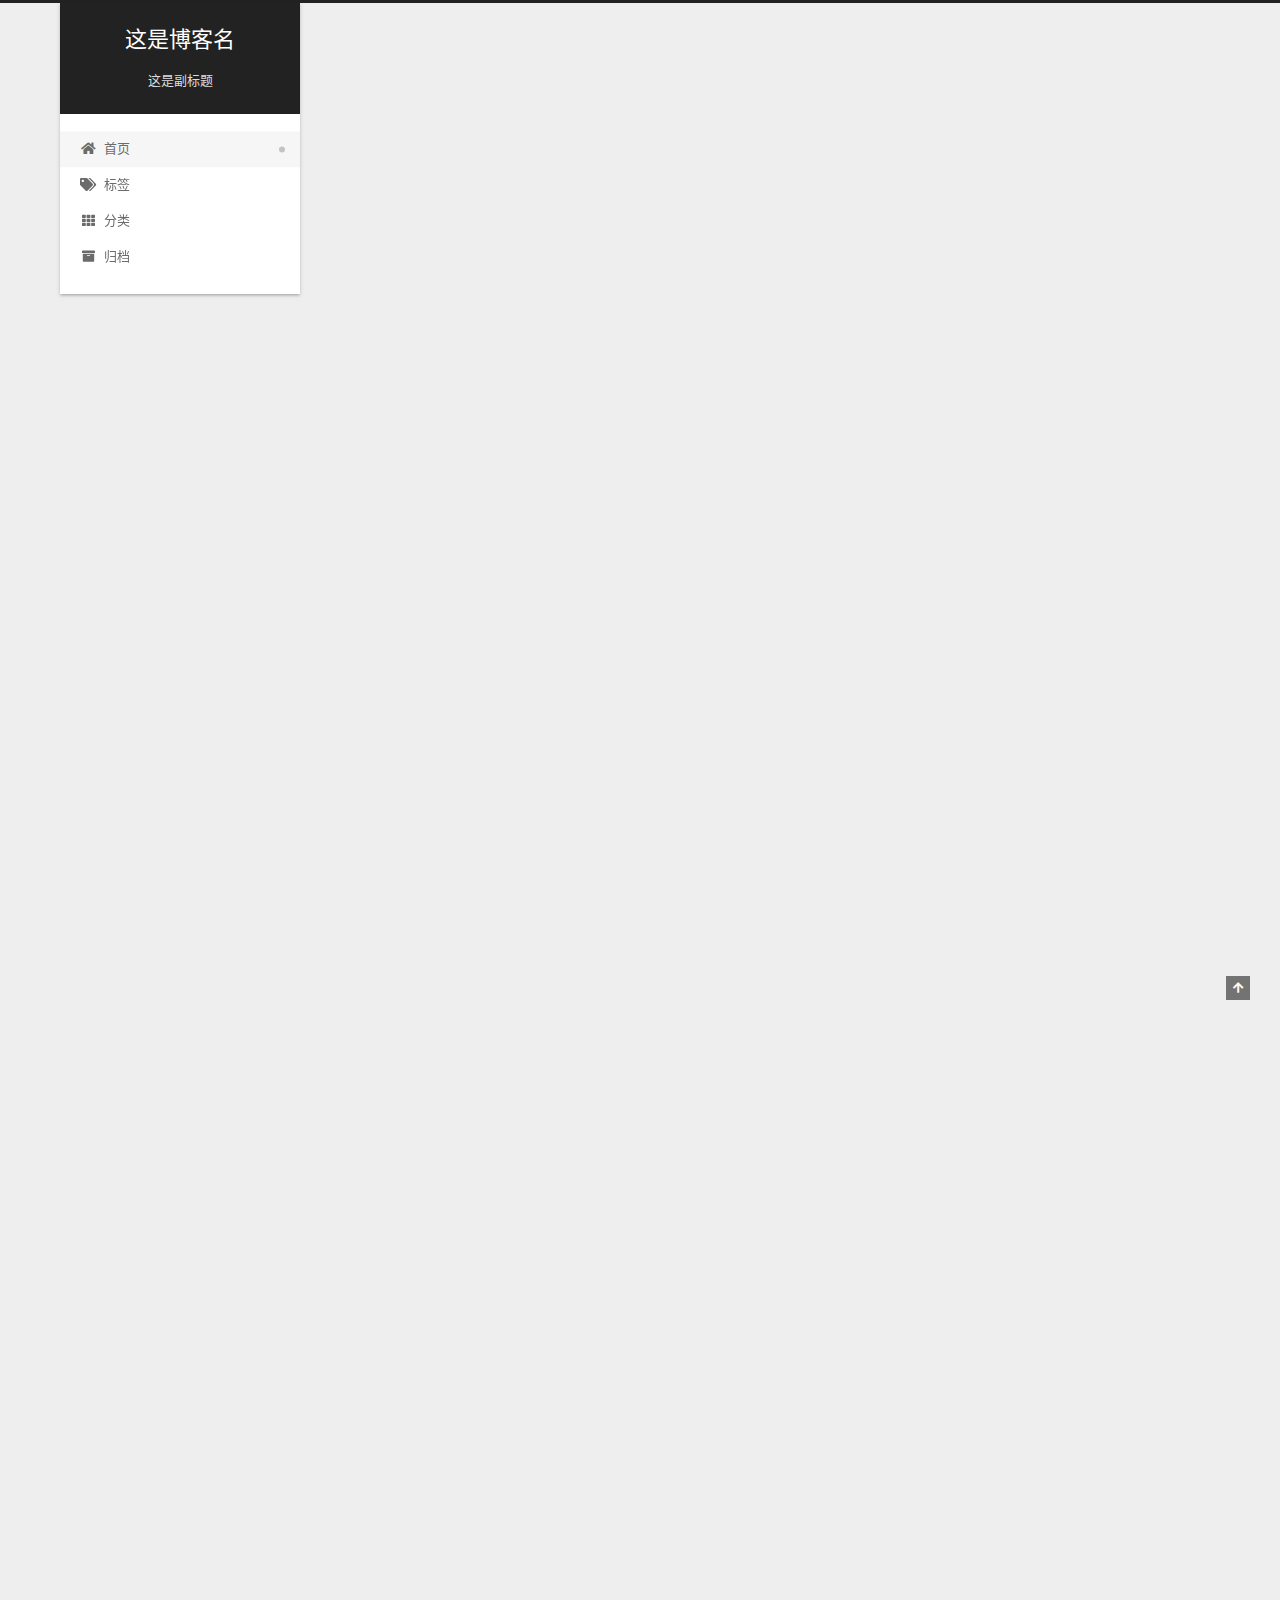
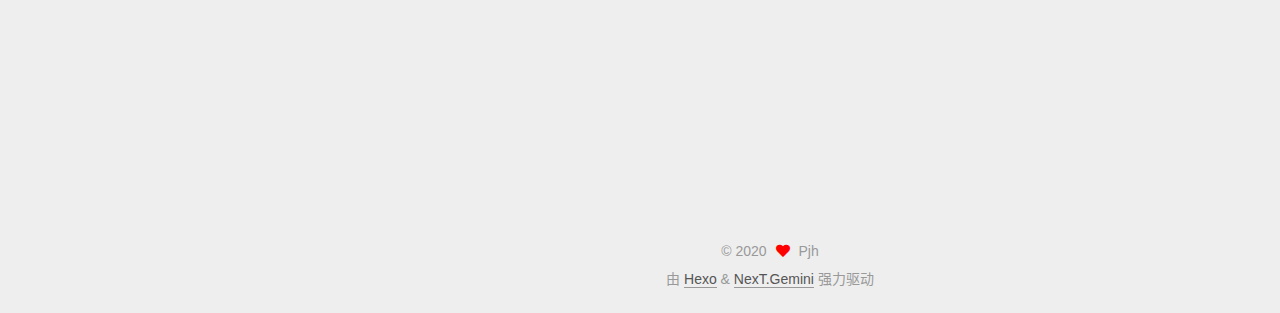
==== commit e730f7ab: "Site updated: 2020-09-09 18:04:47" ====
--- a/index.html
+++ b/index.html
@@ -1,82 +1,204 @@
 <!DOCTYPE html>
-<html>
+<html lang="zh-CN">
 <head>
-  <meta charset="utf-8">
-  
-
-  
-  <title>Hexo</title>
-  <meta name="viewport" content="width=device-width, initial-scale=1, maximum-scale=1">
-  <meta property="og:type" content="website">
-<meta property="og:title" content="Hexo">
+  <meta charset="UTF-8">
+<meta name="viewport" content="width=device-width, initial-scale=1, maximum-scale=2">
+<meta name="theme-color" content="#222">
+<meta name="generator" content="Hexo 5.1.1">
+  <link rel="apple-touch-icon" sizes="180x180" href="/images/apple-touch-icon-next.png">
+  <link rel="icon" type="image/png" sizes="32x32" href="/images/favicon-32x32-next.png">
+  <link rel="icon" type="image/png" sizes="16x16" href="/images/favicon-16x16-next.png">
+  <link rel="mask-icon" href="/images/logo.svg" color="#222">
+
+<link rel="stylesheet" href="/css/main.css">
+
+
+<link rel="stylesheet" href="/lib/font-awesome/css/all.min.css">
+
+<script id="hexo-configurations">
+    var NexT = window.NexT || {};
+    var CONFIG = {"hostname":"pengjianhui1.github.io","root":"/","scheme":"Gemini","version":"7.8.0","exturl":false,"sidebar":{"position":"left","display":"post","padding":18,"offset":12,"onmobile":false},"copycode":{"enable":false,"show_result":false,"style":null},"back2top":{"enable":true,"sidebar":false,"scrollpercent":false},"bookmark":{"enable":false,"color":"#222","save":"auto"},"fancybox":false,"mediumzoom":false,"lazyload":false,"pangu":false,"comments":{"style":"tabs","active":null,"storage":true,"lazyload":false,"nav":null},"algolia":{"hits":{"per_page":10},"labels":{"input_placeholder":"Search for Posts","hits_empty":"We didn't find any results for the search: ${query}","hits_stats":"${hits} results found in ${time} ms"}},"localsearch":{"enable":false,"trigger":"auto","top_n_per_article":1,"unescape":false,"preload":false},"motion":{"enable":true,"async":false,"transition":{"post_block":"fadeIn","post_header":"slideDownIn","post_body":"slideDownIn","coll_header":"slideLeftIn","sidebar":"slideUpIn"}}};
+  </script>
+
+  <meta name="description" content="这是描述">
+<meta property="og:type" content="website">
+<meta property="og:title" content="这是博客名">
 <meta property="og:url" content="https://pengjianhui1.github.io/index.html">
-<meta property="og:site_name" content="Hexo">
-<meta property="og:locale" content="en_US">
-<meta property="article:author" content="John Doe">
+<meta property="og:site_name" content="这是博客名">
+<meta property="og:description" content="这是描述">
+<meta property="og:locale" content="zh_CN">
+<meta property="article:author" content="Pjh">
+<meta property="article:tag" content="这是关键词">
 <meta name="twitter:card" content="summary">
-  
-    <link rel="alternate" href="/atom.xml" title="Hexo" type="application/atom+xml">
-  
-  
-    <link rel="icon" href="/favicon.png">
-  
-  
-    <link href="//fonts.googleapis.com/css?family=Source+Code+Pro" rel="stylesheet" type="text/css">
-  
-  
-<link rel="stylesheet" href="/css/style.css">
-
-<meta name="generator" content="Hexo 5.1.1"></head>
-
-<body>
-  <div id="container">
-    <div id="wrap">
-      <header id="header">
-  <div id="banner"></div>
-  <div id="header-outer" class="outer">
-    <div id="header-title" class="inner">
-      <h1 id="logo-wrap">
-        <a href="/" id="logo">Hexo</a>
-      </h1>
-      
-    </div>
-    <div id="header-inner" class="inner">
-      <nav id="main-nav">
-        <a id="main-nav-toggle" class="nav-icon"></a>
-        
-          <a class="main-nav-link" href="/">Home</a>
-        
-          <a class="main-nav-link" href="/archives">Archives</a>
-        
-      </nav>
-      <nav id="sub-nav">
-        
-          <a id="nav-rss-link" class="nav-icon" href="/atom.xml" title="RSS Feed"></a>
-        
-        <a id="nav-search-btn" class="nav-icon" title="Search"></a>
-      </nav>
-      <div id="search-form-wrap">
-        <form action="//google.com/search" method="get" accept-charset="UTF-8" class="search-form"><input type="search" name="q" class="search-form-input" placeholder="Search"><button type="submit" class="search-form-submit">&#xF002;</button><input type="hidden" name="sitesearch" value="https://pengjianhui1.github.io"></form>
-      </div>
-    </div>
-  </div>
-</header>
-      <div class="outer">
-        <section id="main">
-  
-    <article id="post-1" class="article article-type-post" itemscope itemprop="blogPost">
-  <div class="article-meta">
-    <a href="/2020/09/09/1/" class="article-date">
-  <time datetime="2020-09-09T03:03:09.579Z" itemprop="datePublished">2020-09-09</time>
-</a>
-    
-  </div>
-  <div class="article-inner">
-    
-    
-    <div class="article-entry" itemprop="articleBody">
-      
-        <h1 id="标题"><a href="#标题" class="headerlink" title="标题"></a>标题</h1><h2 id="小标题"><a href="#小标题" class="headerlink" title="小标题"></a>小标题</h2><h3 id="小小标题"><a href="#小小标题" class="headerlink" title="小小标题"></a>小小标题</h3><p><strong><em>加粗</em></strong></p>
+
+<link rel="canonical" href="https://pengjianhui1.github.io/">
+
+
+<script id="page-configurations">
+  // https://hexo.io/docs/variables.html
+  CONFIG.page = {
+    sidebar: "",
+    isHome : true,
+    isPost : false,
+    lang   : 'zh-CN'
+  };
+</script>
+
+  <title>这是博客名</title>
+  
+
+
+
+
+
+
+  <noscript>
+  <style>
+  .use-motion .brand,
+  .use-motion .menu-item,
+  .sidebar-inner,
+  .use-motion .post-block,
+  .use-motion .pagination,
+  .use-motion .comments,
+  .use-motion .post-header,
+  .use-motion .post-body,
+  .use-motion .collection-header { opacity: initial; }
+
+  .use-motion .site-title,
+  .use-motion .site-subtitle {
+    opacity: initial;
+    top: initial;
+  }
+
+  .use-motion .logo-line-before i { left: initial; }
+  .use-motion .logo-line-after i { right: initial; }
+  </style>
+</noscript>
+
+</head>
+
+<body itemscope itemtype="http://schema.org/WebPage">
+  <div class="container use-motion">
+    <div class="headband"></div>
+
+    <header class="header" itemscope itemtype="http://schema.org/WPHeader">
+      <div class="header-inner"><div class="site-brand-container">
+  <div class="site-nav-toggle">
+    <div class="toggle" aria-label="切换导航栏">
+      <span class="toggle-line toggle-line-first"></span>
+      <span class="toggle-line toggle-line-middle"></span>
+      <span class="toggle-line toggle-line-last"></span>
+    </div>
+  </div>
+
+  <div class="site-meta">
+
+    <a href="/" class="brand" rel="start">
+      <span class="logo-line-before"><i></i></span>
+      <h1 class="site-title">这是博客名</h1>
+      <span class="logo-line-after"><i></i></span>
+    </a>
+      <p class="site-subtitle" itemprop="description">这是副标题</p>
+  </div>
+
+  <div class="site-nav-right">
+    <div class="toggle popup-trigger">
+    </div>
+  </div>
+</div>
+
+
+
+
+<nav class="site-nav">
+  <ul id="menu" class="main-menu menu">
+        <li class="menu-item menu-item-home">
+
+    <a href="/" rel="section"><i class="fa fa-home fa-fw"></i>首页</a>
+
+  </li>
+        <li class="menu-item menu-item-tags">
+
+    <a href="/tags/" rel="section"><i class="fa fa-tags fa-fw"></i>标签</a>
+
+  </li>
+        <li class="menu-item menu-item-categories">
+
+    <a href="/categories/" rel="section"><i class="fa fa-th fa-fw"></i>分类</a>
+
+  </li>
+        <li class="menu-item menu-item-archives">
+
+    <a href="/archives/" rel="section"><i class="fa fa-archive fa-fw"></i>归档</a>
+
+  </li>
+  </ul>
+</nav>
+
+
+
+
+</div>
+    </header>
+
+    
+  <div class="back-to-top">
+    <i class="fa fa-arrow-up"></i>
+    <span>0%</span>
+  </div>
+
+
+    <main class="main">
+      <div class="main-inner">
+        <div class="content-wrap">
+          
+
+          <div class="content index posts-expand">
+            
+      
+  
+  
+  <article itemscope itemtype="http://schema.org/Article" class="post-block" lang="zh-CN">
+    <link itemprop="mainEntityOfPage" href="https://pengjianhui1.github.io/2020/09/09/1/">
+
+    <span hidden itemprop="author" itemscope itemtype="http://schema.org/Person">
+      <meta itemprop="image" content="https://ss2.bdstatic.com/70cFvnSh_Q1YnxGkpoWK1HF6hhy/it/u=2174746950,3601752954&fm=26&gp=0.jpg">
+      <meta itemprop="name" content="Pjh">
+      <meta itemprop="description" content="这是描述">
+    </span>
+
+    <span hidden itemprop="publisher" itemscope itemtype="http://schema.org/Organization">
+      <meta itemprop="name" content="这是博客名">
+    </span>
+      <header class="post-header">
+        <h2 class="post-title" itemprop="name headline">
+          
+            <a href="/2020/09/09/1/" class="post-title-link" itemprop="url">未命名</a>
+        </h2>
+
+        <div class="post-meta">
+            <span class="post-meta-item">
+              <span class="post-meta-item-icon">
+                <i class="far fa-calendar"></i>
+              </span>
+              <span class="post-meta-item-text">发表于</span>
+              
+
+              <time title="创建时间：2020-09-09 11:03:09 / 修改时间：11:12:47" itemprop="dateCreated datePublished" datetime="2020-09-09T11:03:09+08:00">2020-09-09</time>
+            </span>
+
+          
+
+        </div>
+      </header>
+
+    
+    
+    
+    <div class="post-body" itemprop="articleBody">
+
+      
+          <h1 id="标题"><a href="#标题" class="headerlink" title="标题"></a>标题</h1><h2 id="小标题"><a href="#小标题" class="headerlink" title="小标题"></a>小标题</h2><h3 id="小小标题"><a href="#小小标题" class="headerlink" title="小小标题"></a>小小标题</h3><p><strong><em>加粗</em></strong></p>
 <ul>
 <li>1111<ul>
 <li>222</li>
@@ -87,40 +209,62 @@
 <figure class="highlight plain"><table><tr><td class="gutter"><pre><span class="line">1</span><br><span class="line">2</span><br><span class="line">3</span><br></pre></td><td class="code"><pre><span class="line">html</span><br><span class="line">js</span><br><span class="line">css</span><br></pre></td></tr></table></figure>
       
     </div>
-    <footer class="article-footer">
-      <a data-url="https://pengjianhui1.github.io/2020/09/09/1/" data-id="ckeutm6ks0000gsw7egwi4ou7" class="article-share-link">Share</a>
-      
-      
-    </footer>
-  </div>
-  
-</article>
-
-
-  
-    <article id="post-hello-world" class="article article-type-post" itemscope itemprop="blogPost">
-  <div class="article-meta">
-    <a href="/2020/09/09/hello-world/" class="article-date">
-  <time datetime="2020-09-09T02:18:39.861Z" itemprop="datePublished">2020-09-09</time>
-</a>
-    
-  </div>
-  <div class="article-inner">
-    
-    
-      <header class="article-header">
-        
-  
-    <h1 itemprop="name">
-      <a class="article-title" href="/2020/09/09/hello-world/">Hello World HH</a>
-    </h1>
-  
-
+
+    
+    
+    
+      <footer class="post-footer">
+        <div class="post-eof"></div>
+      </footer>
+  </article>
+  
+  
+  
+
+      
+  
+  
+  <article itemscope itemtype="http://schema.org/Article" class="post-block" lang="zh-CN">
+    <link itemprop="mainEntityOfPage" href="https://pengjianhui1.github.io/2020/09/09/hello-world/">
+
+    <span hidden itemprop="author" itemscope itemtype="http://schema.org/Person">
+      <meta itemprop="image" content="https://ss2.bdstatic.com/70cFvnSh_Q1YnxGkpoWK1HF6hhy/it/u=2174746950,3601752954&fm=26&gp=0.jpg">
+      <meta itemprop="name" content="Pjh">
+      <meta itemprop="description" content="这是描述">
+    </span>
+
+    <span hidden itemprop="publisher" itemscope itemtype="http://schema.org/Organization">
+      <meta itemprop="name" content="这是博客名">
+    </span>
+      <header class="post-header">
+        <h2 class="post-title" itemprop="name headline">
+          
+            <a href="/2020/09/09/hello-world/" class="post-title-link" itemprop="url">Hello World HH</a>
+        </h2>
+
+        <div class="post-meta">
+            <span class="post-meta-item">
+              <span class="post-meta-item-icon">
+                <i class="far fa-calendar"></i>
+              </span>
+              <span class="post-meta-item-text">发表于</span>
+              
+
+              <time title="创建时间：2020-09-09 10:18:39 / 修改时间：11:30:50" itemprop="dateCreated datePublished" datetime="2020-09-09T10:18:39+08:00">2020-09-09</time>
+            </span>
+
+          
+
+        </div>
       </header>
-    
-    <div class="article-entry" itemprop="articleBody">
-      
-        <p>Welcome to <a target="_blank" rel="noopener" href="https://hexo.io/">Hexo</a>! This is your very first post. Check <a target="_blank" rel="noopener" href="https://hexo.io/docs/">documentation</a> for more info. If you get any problems when using Hexo, you can find the answer in <a target="_blank" rel="noopener" href="https://hexo.io/docs/troubleshooting.html">troubleshooting</a> or you can ask me on <a target="_blank" rel="noopener" href="https://github.com/hexojs/hexo/issues">GitHub</a>.</p>
+
+    
+    
+    
+    <div class="post-body" itemprop="articleBody">
+
+      
+          <p>Welcome to <a target="_blank" rel="noopener" href="https://hexo.io/">Hexo</a>! This is your very first post. Check <a target="_blank" rel="noopener" href="https://hexo.io/docs/">documentation</a> for more info. If you get any problems when using Hexo, you can find the answer in <a target="_blank" rel="noopener" href="https://hexo.io/docs/troubleshooting.html">troubleshooting</a> or you can ask me on <a target="_blank" rel="noopener" href="https://github.com/hexojs/hexo/issues">GitHub</a>.</p>
 <h2 id="Quick-Start"><a href="#Quick-Start" class="headerlink" title="Quick Start"></a>Quick Start</h2><h3 id="Create-a-new-post"><a href="#Create-a-new-post" class="headerlink" title="Create a new post"></a>Create a new post</h3><figure class="highlight bash"><table><tr><td class="gutter"><pre><span class="line">1</span><br></pre></td><td class="code"><pre><span class="line">$ hexo new <span class="string">&quot;My New Post&quot;</span></span><br></pre></td></tr></table></figure>
 
 <p>More info: <a target="_blank" rel="noopener" href="https://hexo.io/docs/writing.html">Writing</a></p>
@@ -136,99 +280,191 @@
 
       
     </div>
-    <footer class="article-footer">
-      <a data-url="https://pengjianhui1.github.io/2020/09/09/hello-world/" data-id="ckeurhnom0000lgw7cq82hds2" class="article-share-link">Share</a>
-      
-      
+
+    
+    
+    
+      <footer class="post-footer">
+        <div class="post-eof"></div>
+      </footer>
+  </article>
+  
+  
+  
+
+
+  
+
+
+
+          </div>
+          
+
+<script>
+  window.addEventListener('tabs:register', () => {
+    let { activeClass } = CONFIG.comments;
+    if (CONFIG.comments.storage) {
+      activeClass = localStorage.getItem('comments_active') || activeClass;
+    }
+    if (activeClass) {
+      let activeTab = document.querySelector(`a[href="#comment-${activeClass}"]`);
+      if (activeTab) {
+        activeTab.click();
+      }
+    }
+  });
+  if (CONFIG.comments.storage) {
+    window.addEventListener('tabs:click', event => {
+      if (!event.target.matches('.tabs-comment .tab-content .tab-pane')) return;
+      let commentClass = event.target.classList[1];
+      localStorage.setItem('comments_active', commentClass);
+    });
+  }
+</script>
+
+        </div>
+          
+  
+  <div class="toggle sidebar-toggle">
+    <span class="toggle-line toggle-line-first"></span>
+    <span class="toggle-line toggle-line-middle"></span>
+    <span class="toggle-line toggle-line-last"></span>
+  </div>
+
+  <aside class="sidebar">
+    <div class="sidebar-inner">
+
+      <ul class="sidebar-nav motion-element">
+        <li class="sidebar-nav-toc">
+          文章目录
+        </li>
+        <li class="sidebar-nav-overview">
+          站点概览
+        </li>
+      </ul>
+
+      <!--noindex-->
+      <div class="post-toc-wrap sidebar-panel">
+      </div>
+      <!--/noindex-->
+
+      <div class="site-overview-wrap sidebar-panel">
+        <div class="site-author motion-element" itemprop="author" itemscope itemtype="http://schema.org/Person">
+    <img class="site-author-image" itemprop="image" alt="Pjh"
+      src="https://ss2.bdstatic.com/70cFvnSh_Q1YnxGkpoWK1HF6hhy/it/u=2174746950,3601752954&fm=26&gp=0.jpg">
+  <p class="site-author-name" itemprop="name">Pjh</p>
+  <div class="site-description" itemprop="description">这是描述</div>
+</div>
+<div class="site-state-wrap motion-element">
+  <nav class="site-state">
+      <div class="site-state-item site-state-posts">
+          <a href="/archives/">
+        
+          <span class="site-state-item-count">2</span>
+          <span class="site-state-item-name">日志</span>
+        </a>
+      </div>
+  </nav>
+</div>
+  <div class="links-of-author motion-element">
+      <span class="links-of-author-item">
+        <a href="https://github.com/pengjianhui1" title="GitHub → https:&#x2F;&#x2F;github.com&#x2F;pengjianhui1" rel="noopener" target="_blank"><i class="fab fa-github fa-fw"></i>GitHub</a>
+      </span>
+      <span class="links-of-author-item">
+        <a href="https://baidu.com/" title="百度 → https:&#x2F;&#x2F;baidu.com" rel="noopener" target="_blank"><i class="firefox fa-fw"></i>百度</a>
+      </span>
+  </div>
+
+
+  <div class="links-of-blogroll motion-element">
+    <div class="links-of-blogroll-title"><i class="fa fa-link fa-fw"></i>
+      友情链接
+    </div>
+    <ul class="links-of-blogroll-list">
+        <li class="links-of-blogroll-item">
+          <a href="https://wangbo122.github.io/" title="https:&#x2F;&#x2F;wangbo122.github.io" rel="noopener" target="_blank">王博</a>
+        </li>
+    </ul>
+  </div>
+
+      </div>
+
+    </div>
+  </aside>
+  <div id="sidebar-dimmer"></div>
+
+
+      </div>
+    </main>
+
+    <footer class="footer">
+      <div class="footer-inner">
+        
+
+        
+
+<div class="copyright">
+  
+  &copy; 
+  <span itemprop="copyrightYear">2020</span>
+  <span class="with-love">
+    <i class="fa fa-heart"></i>
+  </span>
+  <span class="author" itemprop="copyrightHolder">Pjh</span>
+</div>
+  <div class="powered-by">由 <a href="https://hexo.io/" class="theme-link" rel="noopener" target="_blank">Hexo</a> & <a href="https://theme-next.org/" class="theme-link" rel="noopener" target="_blank">NexT.Gemini</a> 强力驱动
+  </div>
+
+        
+
+
+
+
+
+
+
+
+      </div>
     </footer>
   </div>
-  
-</article>
-
-
-  
-
-
-</section>
-        
-          <aside id="sidebar">
-  
-    
-
-  
-    
-
-  
-    
-  
-    
-  <div class="widget-wrap">
-    <h3 class="widget-title">Archives</h3>
-    <div class="widget">
-      <ul class="archive-list"><li class="archive-list-item"><a class="archive-list-link" href="/archives/2020/09/">September 2020</a></li></ul>
-    </div>
-  </div>
-
-
-  
-    
-  <div class="widget-wrap">
-    <h3 class="widget-title">Recent Posts</h3>
-    <div class="widget">
-      <ul>
-        
-          <li>
-            <a href="/2020/09/09/1/">(no title)</a>
-          </li>
-        
-          <li>
-            <a href="/2020/09/09/hello-world/">Hello World HH</a>
-          </li>
-        
-      </ul>
-    </div>
-  </div>
-
-  
-</aside>
-        
-      </div>
-      <footer id="footer">
-  
-  <div class="outer">
-    <div id="footer-info" class="inner">
-      &copy; 2020 John Doe<br>
-      Powered by <a href="http://hexo.io/" target="_blank">Hexo</a>
-    </div>
-  </div>
-</footer>
-    </div>
-    <nav id="mobile-nav">
-  
-    <a href="/" class="mobile-nav-link">Home</a>
-  
-    <a href="/archives" class="mobile-nav-link">Archives</a>
-  
-</nav>
-    
-
-<script src="//ajax.googleapis.com/ajax/libs/jquery/2.0.3/jquery.min.js"></script>
-
-
-  
-<link rel="stylesheet" href="/fancybox/jquery.fancybox.css">
-
-  
-<script src="/fancybox/jquery.fancybox.pack.js"></script>
-
-
-
-
-<script src="/js/script.js"></script>
-
-
-
-
-  </div>
+
+  
+  <script src="/lib/anime.min.js"></script>
+  <script src="/lib/velocity/velocity.min.js"></script>
+  <script src="/lib/velocity/velocity.ui.min.js"></script>
+
+<script src="/js/utils.js"></script>
+
+<script src="/js/motion.js"></script>
+
+
+<script src="/js/schemes/pisces.js"></script>
+
+
+<script src="/js/next-boot.js"></script>
+
+
+
+
+  
+
+
+
+
+
+
+
+
+
+
+
+
+
+
+
+  
+
+  
+
 </body>
-</html>+</html>
--- a/css/main.css
+++ b/css/main.css
@@ -0,0 +1,2572 @@
+:root {
+  --body-bg-color: #eee;
+  --content-bg-color: #fff;
+  --card-bg-color: #f5f5f5;
+  --text-color: #555;
+  --blockquote-color: #666;
+  --link-color: #555;
+  --link-hover-color: #222;
+  --brand-color: #fff;
+  --brand-hover-color: #fff;
+  --table-row-odd-bg-color: #f9f9f9;
+  --table-row-hover-bg-color: #f5f5f5;
+  --menu-item-bg-color: #f5f5f5;
+  --btn-default-bg: #fff;
+  --btn-default-color: #555;
+  --btn-default-border-color: #555;
+  --btn-default-hover-bg: #222;
+  --btn-default-hover-color: #fff;
+  --btn-default-hover-border-color: #222;
+}
+html {
+  line-height: 1.15; /* 1 */
+  -webkit-text-size-adjust: 100%; /* 2 */
+}
+body {
+  margin: 0;
+}
+main {
+  display: block;
+}
+h1 {
+  font-size: 2em;
+  margin: 0.67em 0;
+}
+hr {
+  box-sizing: content-box; /* 1 */
+  height: 0; /* 1 */
+  overflow: visible; /* 2 */
+}
+pre {
+  font-family: monospace, monospace; /* 1 */
+  font-size: 1em; /* 2 */
+}
+a {
+  background: transparent;
+}
+abbr[title] {
+  border-bottom: none; /* 1 */
+  text-decoration: underline; /* 2 */
+  text-decoration: underline dotted; /* 2 */
+}
+b,
+strong {
+  font-weight: bolder;
+}
+code,
+kbd,
+samp {
+  font-family: monospace, monospace; /* 1 */
+  font-size: 1em; /* 2 */
+}
+small {
+  font-size: 80%;
+}
+sub,
+sup {
+  font-size: 75%;
+  line-height: 0;
+  position: relative;
+  vertical-align: baseline;
+}
+sub {
+  bottom: -0.25em;
+}
+sup {
+  top: -0.5em;
+}
+img {
+  border-style: none;
+}
+button,
+input,
+optgroup,
+select,
+textarea {
+  font-family: inherit; /* 1 */
+  font-size: 100%; /* 1 */
+  line-height: 1.15; /* 1 */
+  margin: 0; /* 2 */
+}
+button,
+input {
+/* 1 */
+  overflow: visible;
+}
+button,
+select {
+/* 1 */
+  text-transform: none;
+}
+button,
+[type='button'],
+[type='reset'],
+[type='submit'] {
+  -webkit-appearance: button;
+}
+button::-moz-focus-inner,
+[type='button']::-moz-focus-inner,
+[type='reset']::-moz-focus-inner,
+[type='submit']::-moz-focus-inner {
+  border-style: none;
+  padding: 0;
+}
+button:-moz-focusring,
+[type='button']:-moz-focusring,
+[type='reset']:-moz-focusring,
+[type='submit']:-moz-focusring {
+  outline: 1px dotted ButtonText;
+}
+fieldset {
+  padding: 0.35em 0.75em 0.625em;
+}
+legend {
+  box-sizing: border-box; /* 1 */
+  color: inherit; /* 2 */
+  display: table; /* 1 */
+  max-width: 100%; /* 1 */
+  padding: 0; /* 3 */
+  white-space: normal; /* 1 */
+}
+progress {
+  vertical-align: baseline;
+}
+textarea {
+  overflow: auto;
+}
+[type='checkbox'],
+[type='radio'] {
+  box-sizing: border-box; /* 1 */
+  padding: 0; /* 2 */
+}
+[type='number']::-webkit-inner-spin-button,
+[type='number']::-webkit-outer-spin-button {
+  height: auto;
+}
+[type='search'] {
+  outline-offset: -2px; /* 2 */
+  -webkit-appearance: textfield; /* 1 */
+}
+[type='search']::-webkit-search-decoration {
+  -webkit-appearance: none;
+}
+::-webkit-file-upload-button {
+  font: inherit; /* 2 */
+  -webkit-appearance: button; /* 1 */
+}
+details {
+  display: block;
+}
+summary {
+  display: list-item;
+}
+template {
+  display: none;
+}
+[hidden] {
+  display: none;
+}
+::selection {
+  background: #262a30;
+  color: #eee;
+}
+html,
+body {
+  height: 100%;
+}
+body {
+  background: var(--body-bg-color);
+  color: var(--text-color);
+  font-family: 'Lato', "PingFang SC", "Microsoft YaHei", sans-serif;
+  font-size: 1em;
+  line-height: 2;
+}
+@media (max-width: 991px) {
+  body {
+    padding-left: 0 !important;
+    padding-right: 0 !important;
+  }
+}
+h1,
+h2,
+h3,
+h4,
+h5,
+h6 {
+  font-family: 'Lato', "PingFang SC", "Microsoft YaHei", sans-serif;
+  font-weight: bold;
+  line-height: 1.5;
+  margin: 20px 0 15px;
+}
+h1 {
+  font-size: 1.5em;
+}
+h2 {
+  font-size: 1.375em;
+}
+h3 {
+  font-size: 1.25em;
+}
+h4 {
+  font-size: 1.125em;
+}
+h5 {
+  font-size: 1em;
+}
+h6 {
+  font-size: 0.875em;
+}
+p {
+  margin: 0 0 20px 0;
+}
+a,
+span.exturl {
+  border-bottom: 1px solid #999;
+  color: var(--link-color);
+  outline: 0;
+  text-decoration: none;
+  overflow-wrap: break-word;
+  word-wrap: break-word;
+  cursor: pointer;
+}
+a:hover,
+span.exturl:hover {
+  border-bottom-color: var(--link-hover-color);
+  color: var(--link-hover-color);
+}
+iframe,
+img,
+video {
+  display: block;
+  margin-left: auto;
+  margin-right: auto;
+  max-width: 100%;
+}
+hr {
+  background-image: repeating-linear-gradient(-45deg, #ddd, #ddd 4px, transparent 4px, transparent 8px);
+  border: 0;
+  height: 3px;
+  margin: 40px 0;
+}
+blockquote {
+  border-left: 4px solid #ddd;
+  color: var(--blockquote-color);
+  margin: 0;
+  padding: 0 15px;
+}
+blockquote cite::before {
+  content: '-';
+  padding: 0 5px;
+}
+dt {
+  font-weight: bold;
+}
+dd {
+  margin: 0;
+  padding: 0;
+}
+kbd {
+  background-color: #f5f5f5;
+  background-image: linear-gradient(#eee, #fff, #eee);
+  border: 1px solid #ccc;
+  border-radius: 0.2em;
+  box-shadow: 0.1em 0.1em 0.2em rgba(0,0,0,0.1);
+  color: #555;
+  font-family: inherit;
+  padding: 0.1em 0.3em;
+  white-space: nowrap;
+}
+.table-container {
+  overflow: auto;
+}
+table {
+  border-collapse: collapse;
+  border-spacing: 0;
+  font-size: 0.875em;
+  margin: 0 0 20px 0;
+  width: 100%;
+}
+tbody tr:nth-of-type(odd) {
+  background: var(--table-row-odd-bg-color);
+}
+tbody tr:hover {
+  background: var(--table-row-hover-bg-color);
+}
+caption,
+th,
+td {
+  font-weight: normal;
+  padding: 8px;
+  vertical-align: middle;
+}
+th,
+td {
+  border: 1px solid #ddd;
+  border-bottom: 3px solid #ddd;
+}
+th {
+  font-weight: 700;
+  padding-bottom: 10px;
+}
+td {
+  border-bottom-width: 1px;
+}
+.btn {
+  background: var(--btn-default-bg);
+  border: 2px solid var(--btn-default-border-color);
+  border-radius: 2px;
+  color: var(--btn-default-color);
+  display: inline-block;
+  font-size: 0.875em;
+  line-height: 2;
+  padding: 0 20px;
+  text-decoration: none;
+  transition-property: background-color;
+  transition-delay: 0s;
+  transition-duration: 0.2s;
+  transition-timing-function: ease-in-out;
+}
+.btn:hover {
+  background: var(--btn-default-hover-bg);
+  border-color: var(--btn-default-hover-border-color);
+  color: var(--btn-default-hover-color);
+}
+.btn + .btn {
+  margin: 0 0 8px 8px;
+}
+.btn .fa-fw {
+  text-align: left;
+  width: 1.285714285714286em;
+}
+.toggle {
+  line-height: 0;
+}
+.toggle .toggle-line {
+  background: #fff;
+  display: inline-block;
+  height: 2px;
+  left: 0;
+  position: relative;
+  top: 0;
+  transition: all 0.4s;
+  vertical-align: top;
+  width: 100%;
+}
+.toggle .toggle-line:not(:first-child) {
+  margin-top: 3px;
+}
+.toggle.toggle-arrow .toggle-line-first {
+  left: 50%;
+  top: 2px;
+  transform: rotate(45deg);
+  width: 50%;
+}
+.toggle.toggle-arrow .toggle-line-middle {
+  left: 2px;
+  width: 90%;
+}
+.toggle.toggle-arrow .toggle-line-last {
+  left: 50%;
+  top: -2px;
+  transform: rotate(-45deg);
+  width: 50%;
+}
+.toggle.toggle-close .toggle-line-first {
+  transform: rotate(-45deg);
+  top: 5px;
+}
+.toggle.toggle-close .toggle-line-middle {
+  opacity: 0;
+}
+.toggle.toggle-close .toggle-line-last {
+  transform: rotate(45deg);
+  top: -5px;
+}
+.highlight,
+pre {
+  background: #f7f7f7;
+  color: #4d4d4c;
+  line-height: 1.6;
+  margin: 0 auto 20px;
+}
+pre,
+code {
+  font-family: consolas, Menlo, monospace, "PingFang SC", "Microsoft YaHei";
+}
+code {
+  background: #eee;
+  border-radius: 3px;
+  color: #555;
+  padding: 2px 4px;
+  overflow-wrap: break-word;
+  word-wrap: break-word;
+}
+.highlight *::selection {
+  background: #d6d6d6;
+}
+.highlight pre {
+  border: 0;
+  margin: 0;
+  padding: 10px 0;
+}
+.highlight table {
+  border: 0;
+  margin: 0;
+  width: auto;
+}
+.highlight td {
+  border: 0;
+  padding: 0;
+}
+.highlight figcaption {
+  background: #eff2f3;
+  color: #4d4d4c;
+  display: flex;
+  font-size: 0.875em;
+  justify-content: space-between;
+  line-height: 1.2;
+  padding: 0.5em;
+}
+.highlight figcaption a {
+  color: #4d4d4c;
+}
+.highlight figcaption a:hover {
+  border-bottom-color: #4d4d4c;
+}
+.highlight .gutter {
+  -moz-user-select: none;
+  -ms-user-select: none;
+  -webkit-user-select: none;
+  user-select: none;
+}
+.highlight .gutter pre {
+  background: #eff2f3;
+  color: #869194;
+  padding-left: 10px;
+  padding-right: 10px;
+  text-align: right;
+}
+.highlight .code pre {
+  background: #f7f7f7;
+  padding-left: 10px;
+  width: 100%;
+}
+.gist table {
+  width: auto;
+}
+.gist table td {
+  border: 0;
+}
+pre {
+  overflow: auto;
+  padding: 10px;
+}
+pre code {
+  background: none;
+  color: #4d4d4c;
+  font-size: 0.875em;
+  padding: 0;
+  text-shadow: none;
+}
+pre .deletion {
+  background: #fdd;
+}
+pre .addition {
+  background: #dfd;
+}
+pre .meta {
+  color: #eab700;
+  -moz-user-select: none;
+  -ms-user-select: none;
+  -webkit-user-select: none;
+  user-select: none;
+}
+pre .comment {
+  color: #8e908c;
+}
+pre .variable,
+pre .attribute,
+pre .tag,
+pre .name,
+pre .regexp,
+pre .ruby .constant,
+pre .xml .tag .title,
+pre .xml .pi,
+pre .xml .doctype,
+pre .html .doctype,
+pre .css .id,
+pre .css .class,
+pre .css .pseudo {
+  color: #c82829;
+}
+pre .number,
+pre .preprocessor,
+pre .built_in,
+pre .builtin-name,
+pre .literal,
+pre .params,
+pre .constant,
+pre .command {
+  color: #f5871f;
+}
+pre .ruby .class .title,
+pre .css .rules .attribute,
+pre .string,
+pre .symbol,
+pre .value,
+pre .inheritance,
+pre .header,
+pre .ruby .symbol,
+pre .xml .cdata,
+pre .special,
+pre .formula {
+  color: #718c00;
+}
+pre .title,
+pre .css .hexcolor {
+  color: #3e999f;
+}
+pre .function,
+pre .python .decorator,
+pre .python .title,
+pre .ruby .function .title,
+pre .ruby .title .keyword,
+pre .perl .sub,
+pre .javascript .title,
+pre .coffeescript .title {
+  color: #4271ae;
+}
+pre .keyword,
+pre .javascript .function {
+  color: #8959a8;
+}
+.blockquote-center {
+  border-left: none;
+  margin: 40px 0;
+  padding: 0;
+  position: relative;
+  text-align: center;
+}
+.blockquote-center .fa {
+  display: block;
+  opacity: 0.6;
+  position: absolute;
+  width: 100%;
+}
+.blockquote-center .fa-quote-left {
+  border-top: 1px solid #ccc;
+  text-align: left;
+  top: -20px;
+}
+.blockquote-center .fa-quote-right {
+  border-bottom: 1px solid #ccc;
+  text-align: right;
+  bottom: -20px;
+}
+.blockquote-center p,
+.blockquote-center div {
+  text-align: center;
+}
+.post-body .group-picture img {
+  margin: 0 auto;
+  padding: 0 3px;
+}
+.group-picture-row {
+  margin-bottom: 6px;
+  overflow: hidden;
+}
+.group-picture-column {
+  float: left;
+  margin-bottom: 10px;
+}
+.post-body .label {
+  color: #555;
+  display: inline;
+  padding: 0 2px;
+}
+.post-body .label.default {
+  background: #f0f0f0;
+}
+.post-body .label.primary {
+  background: #efe6f7;
+}
+.post-body .label.info {
+  background: #e5f2f8;
+}
+.post-body .label.success {
+  background: #e7f4e9;
+}
+.post-body .label.warning {
+  background: #fcf6e1;
+}
+.post-body .label.danger {
+  background: #fae8eb;
+}
+.post-body .tabs {
+  margin-bottom: 20px;
+}
+.post-body .tabs,
+.tabs-comment {
+  display: block;
+  padding-top: 10px;
+  position: relative;
+}
+.post-body .tabs ul.nav-tabs,
+.tabs-comment ul.nav-tabs {
+  display: flex;
+  flex-wrap: wrap;
+  margin: 0;
+  margin-bottom: -1px;
+  padding: 0;
+}
+@media (max-width: 413px) {
+  .post-body .tabs ul.nav-tabs,
+  .tabs-comment ul.nav-tabs {
+    display: block;
+    margin-bottom: 5px;
+  }
+}
+.post-body .tabs ul.nav-tabs li.tab,
+.tabs-comment ul.nav-tabs li.tab {
+  border-bottom: 1px solid #ddd;
+  border-left: 1px solid transparent;
+  border-right: 1px solid transparent;
+  border-top: 3px solid transparent;
+  flex-grow: 1;
+  list-style-type: none;
+  border-radius: 0 0 0 0;
+}
+@media (max-width: 413px) {
+  .post-body .tabs ul.nav-tabs li.tab,
+  .tabs-comment ul.nav-tabs li.tab {
+    border-bottom: 1px solid transparent;
+    border-left: 3px solid transparent;
+    border-right: 1px solid transparent;
+    border-top: 1px solid transparent;
+  }
+}
+@media (max-width: 413px) {
+  .post-body .tabs ul.nav-tabs li.tab,
+  .tabs-comment ul.nav-tabs li.tab {
+    border-radius: 0;
+  }
+}
+.post-body .tabs ul.nav-tabs li.tab a,
+.tabs-comment ul.nav-tabs li.tab a {
+  border-bottom: initial;
+  display: block;
+  line-height: 1.8;
+  outline: 0;
+  padding: 0.25em 0.75em;
+  text-align: center;
+  transition-delay: 0s;
+  transition-duration: 0.2s;
+  transition-timing-function: ease-out;
+}
+.post-body .tabs ul.nav-tabs li.tab a i,
+.tabs-comment ul.nav-tabs li.tab a i {
+  width: 1.285714285714286em;
+}
+.post-body .tabs ul.nav-tabs li.tab.active,
+.tabs-comment ul.nav-tabs li.tab.active {
+  border-bottom: 1px solid transparent;
+  border-left: 1px solid #ddd;
+  border-right: 1px solid #ddd;
+  border-top: 3px solid #fc6423;
+}
+@media (max-width: 413px) {
+  .post-body .tabs ul.nav-tabs li.tab.active,
+  .tabs-comment ul.nav-tabs li.tab.active {
+    border-bottom: 1px solid #ddd;
+    border-left: 3px solid #fc6423;
+    border-right: 1px solid #ddd;
+    border-top: 1px solid #ddd;
+  }
+}
+.post-body .tabs ul.nav-tabs li.tab.active a,
+.tabs-comment ul.nav-tabs li.tab.active a {
+  color: var(--link-color);
+  cursor: default;
+}
+.post-body .tabs .tab-content .tab-pane,
+.tabs-comment .tab-content .tab-pane {
+  border: 1px solid #ddd;
+  border-top: 0;
+  padding: 20px 20px 0 20px;
+  border-radius: 0;
+}
+.post-body .tabs .tab-content .tab-pane:not(.active),
+.tabs-comment .tab-content .tab-pane:not(.active) {
+  display: none;
+}
+.post-body .tabs .tab-content .tab-pane.active,
+.tabs-comment .tab-content .tab-pane.active {
+  display: block;
+}
+.post-body .tabs .tab-content .tab-pane.active:nth-of-type(1),
+.tabs-comment .tab-content .tab-pane.active:nth-of-type(1) {
+  border-radius: 0 0 0 0;
+}
+@media (max-width: 413px) {
+  .post-body .tabs .tab-content .tab-pane.active:nth-of-type(1),
+  .tabs-comment .tab-content .tab-pane.active:nth-of-type(1) {
+    border-radius: 0;
+  }
+}
+.post-body .note {
+  border-radius: 3px;
+  margin-bottom: 20px;
+  padding: 1em;
+  position: relative;
+  border: 1px solid #eee;
+  border-left-width: 5px;
+}
+.post-body .note h2,
+.post-body .note h3,
+.post-body .note h4,
+.post-body .note h5,
+.post-body .note h6 {
+  margin-top: 0;
+  border-bottom: initial;
+  margin-bottom: 0;
+  padding-top: 0;
+}
+.post-body .note p:first-child,
+.post-body .note ul:first-child,
+.post-body .note ol:first-child,
+.post-body .note table:first-child,
+.post-body .note pre:first-child,
+.post-body .note blockquote:first-child,
+.post-body .note img:first-child {
+  margin-top: 0;
+}
+.post-body .note p:last-child,
+.post-body .note ul:last-child,
+.post-body .note ol:last-child,
+.post-body .note table:last-child,
+.post-body .note pre:last-child,
+.post-body .note blockquote:last-child,
+.post-body .note img:last-child {
+  margin-bottom: 0;
+}
+.post-body .note.default {
+  border-left-color: #777;
+}
+.post-body .note.default h2,
+.post-body .note.default h3,
+.post-body .note.default h4,
+.post-body .note.default h5,
+.post-body .note.default h6 {
+  color: #777;
+}
+.post-body .note.primary {
+  border-left-color: #6f42c1;
+}
+.post-body .note.primary h2,
+.post-body .note.primary h3,
+.post-body .note.primary h4,
+.post-body .note.primary h5,
+.post-body .note.primary h6 {
+  color: #6f42c1;
+}
+.post-body .note.info {
+  border-left-color: #428bca;
+}
+.post-body .note.info h2,
+.post-body .note.info h3,
+.post-body .note.info h4,
+.post-body .note.info h5,
+.post-body .note.info h6 {
+  color: #428bca;
+}
+.post-body .note.success {
+  border-left-color: #5cb85c;
+}
+.post-body .note.success h2,
+.post-body .note.success h3,
+.post-body .note.success h4,
+.post-body .note.success h5,
+.post-body .note.success h6 {
+  color: #5cb85c;
+}
+.post-body .note.warning {
+  border-left-color: #f0ad4e;
+}
+.post-body .note.warning h2,
+.post-body .note.warning h3,
+.post-body .note.warning h4,
+.post-body .note.warning h5,
+.post-body .note.warning h6 {
+  color: #f0ad4e;
+}
+.post-body .note.danger {
+  border-left-color: #d9534f;
+}
+.post-body .note.danger h2,
+.post-body .note.danger h3,
+.post-body .note.danger h4,
+.post-body .note.danger h5,
+.post-body .note.danger h6 {
+  color: #d9534f;
+}
+.pagination .prev,
+.pagination .next,
+.pagination .page-number,
+.pagination .space {
+  display: inline-block;
+  margin: 0 10px;
+  padding: 0 11px;
+  position: relative;
+  top: -1px;
+}
+@media (max-width: 767px) {
+  .pagination .prev,
+  .pagination .next,
+  .pagination .page-number,
+  .pagination .space {
+    margin: 0 5px;
+  }
+}
+.pagination {
+  border-top: 1px solid #eee;
+  margin: 120px 0 0;
+  text-align: center;
+}
+.pagination .prev,
+.pagination .next,
+.pagination .page-number {
+  border-bottom: 0;
+  border-top: 1px solid #eee;
+  transition-property: border-color;
+  transition-delay: 0s;
+  transition-duration: 0.2s;
+  transition-timing-function: ease-in-out;
+}
+.pagination .prev:hover,
+.pagination .next:hover,
+.pagination .page-number:hover {
+  border-top-color: #222;
+}
+.pagination .space {
+  margin: 0;
+  padding: 0;
+}
+.pagination .prev {
+  margin-left: 0;
+}
+.pagination .next {
+  margin-right: 0;
+}
+.pagination .page-number.current {
+  background: #ccc;
+  border-top-color: #ccc;
+  color: #fff;
+}
+@media (max-width: 767px) {
+  .pagination {
+    border-top: none;
+  }
+  .pagination .prev,
+  .pagination .next,
+  .pagination .page-number {
+    border-bottom: 1px solid #eee;
+    border-top: 0;
+    margin-bottom: 10px;
+    padding: 0 10px;
+  }
+  .pagination .prev:hover,
+  .pagination .next:hover,
+  .pagination .page-number:hover {
+    border-bottom-color: #222;
+  }
+}
+.comments {
+  margin-top: 60px;
+  overflow: hidden;
+}
+.comment-button-group {
+  display: flex;
+  flex-wrap: wrap-reverse;
+  justify-content: center;
+  margin: 1em 0;
+}
+.comment-button-group .comment-button {
+  margin: 0.1em 0.2em;
+}
+.comment-button-group .comment-button.active {
+  background: var(--btn-default-hover-bg);
+  border-color: var(--btn-default-hover-border-color);
+  color: var(--btn-default-hover-color);
+}
+.comment-position {
+  display: none;
+}
+.comment-position.active {
+  display: block;
+}
+.tabs-comment {
+  background: var(--content-bg-color);
+  margin-top: 4em;
+  padding-top: 0;
+}
+.tabs-comment .comments {
+  border: 0;
+  box-shadow: none;
+  margin-top: 0;
+  padding-top: 0;
+}
+.container {
+  min-height: 100%;
+  position: relative;
+}
+.main-inner {
+  margin: 0 auto;
+  width: calc(100% - 20px);
+}
+@media (min-width: 1200px) {
+  .main-inner {
+    width: 1160px;
+  }
+}
+@media (min-width: 1600px) {
+  .main-inner {
+    width: 73%;
+  }
+}
+@media (max-width: 767px) {
+  .content-wrap {
+    padding: 0 20px;
+  }
+}
+.header {
+  background: transparent;
+}
+.header-inner {
+  margin: 0 auto;
+  width: calc(100% - 20px);
+}
+@media (min-width: 1200px) {
+  .header-inner {
+    width: 1160px;
+  }
+}
+@media (min-width: 1600px) {
+  .header-inner {
+    width: 73%;
+  }
+}
+.site-brand-container {
+  display: flex;
+  flex-shrink: 0;
+  padding: 0 10px;
+}
+.headband {
+  background: #222;
+  height: 3px;
+}
+.site-meta {
+  flex-grow: 1;
+  text-align: center;
+}
+@media (max-width: 767px) {
+  .site-meta {
+    text-align: center;
+  }
+}
+.brand {
+  border-bottom: none;
+  color: var(--brand-color);
+  display: inline-block;
+  line-height: 1.375em;
+  padding: 0 40px;
+  position: relative;
+}
+.brand:hover {
+  color: var(--brand-hover-color);
+}
+.site-title {
+  font-family: 'Lato', "PingFang SC", "Microsoft YaHei", sans-serif;
+  font-size: 1.375em;
+  font-weight: normal;
+  margin: 0;
+}
+.site-subtitle {
+  color: #ddd;
+  font-size: 0.8125em;
+  margin: 10px 0;
+}
+.use-motion .brand {
+  opacity: 0;
+}
+.use-motion .site-title,
+.use-motion .site-subtitle,
+.use-motion .custom-logo-image {
+  opacity: 0;
+  position: relative;
+  top: -10px;
+}
+.site-nav-toggle,
+.site-nav-right {
+  display: none;
+}
+@media (max-width: 767px) {
+  .site-nav-toggle,
+  .site-nav-right {
+    display: flex;
+    flex-direction: column;
+    justify-content: center;
+  }
+}
+.site-nav-toggle .toggle,
+.site-nav-right .toggle {
+  color: var(--text-color);
+  padding: 10px;
+  width: 22px;
+}
+.site-nav-toggle .toggle .toggle-line,
+.site-nav-right .toggle .toggle-line {
+  background: var(--text-color);
+  border-radius: 1px;
+}
+.site-nav {
+  display: block;
+}
+@media (max-width: 767px) {
+  .site-nav {
+    clear: both;
+    display: none;
+  }
+}
+.site-nav.site-nav-on {
+  display: block;
+}
+.menu {
+  margin-top: 20px;
+  padding-left: 0;
+  text-align: center;
+}
+.menu-item {
+  display: inline-block;
+  list-style: none;
+  margin: 0 10px;
+}
+@media (max-width: 767px) {
+  .menu-item {
+    display: block;
+    margin-top: 10px;
+  }
+  .menu-item.menu-item-search {
+    display: none;
+  }
+}
+.menu-item a,
+.menu-item span.exturl {
+  border-bottom: 0;
+  display: block;
+  font-size: 0.8125em;
+  transition-property: border-color;
+  transition-delay: 0s;
+  transition-duration: 0.2s;
+  transition-timing-function: ease-in-out;
+}
+@media (hover: none) {
+  .menu-item a:hover,
+  .menu-item span.exturl:hover {
+    border-bottom-color: transparent !important;
+  }
+}
+.menu-item .fa,
+.menu-item .fab,
+.menu-item .far,
+.menu-item .fas {
+  margin-right: 8px;
+}
+.menu-item .badge {
+  display: inline-block;
+  font-weight: bold;
+  line-height: 1;
+  margin-left: 0.35em;
+  margin-top: 0.35em;
+  text-align: center;
+  white-space: nowrap;
+}
+@media (max-width: 767px) {
+  .menu-item .badge {
+    float: right;
+    margin-left: 0;
+  }
+}
+.menu-item-active a,
+.menu .menu-item a:hover,
+.menu .menu-item span.exturl:hover {
+  background: var(--menu-item-bg-color);
+}
+.use-motion .menu-item {
+  opacity: 0;
+}
+.sidebar {
+  background: #222;
+  bottom: 0;
+  box-shadow: inset 0 2px 6px #000;
+  position: fixed;
+  top: 0;
+}
+@media (max-width: 991px) {
+  .sidebar {
+    display: none;
+  }
+}
+.sidebar-inner {
+  color: #999;
+  padding: 18px 10px;
+  text-align: center;
+}
+.cc-license {
+  margin-top: 10px;
+  text-align: center;
+}
+.cc-license .cc-opacity {
+  border-bottom: none;
+  opacity: 0.7;
+}
+.cc-license .cc-opacity:hover {
+  opacity: 0.9;
+}
+.cc-license img {
+  display: inline-block;
+}
+.site-author-image {
+  border: 1px solid #eee;
+  display: block;
+  margin: 0 auto;
+  max-width: 120px;
+  padding: 2px;
+  border-radius: 50%;
+}
+.site-author-image {
+  transition: transform 1s ease-out;
+}
+.site-author-image:hover {
+  transform: rotateZ(360deg);
+}
+.site-author-name {
+  color: var(--text-color);
+  font-weight: 600;
+  margin: 0;
+  text-align: center;
+}
+.site-description {
+  color: #999;
+  font-size: 0.8125em;
+  margin-top: 0;
+  text-align: center;
+}
+.links-of-author {
+  margin-top: 15px;
+}
+.links-of-author a,
+.links-of-author span.exturl {
+  border-bottom-color: #555;
+  display: inline-block;
+  font-size: 0.8125em;
+  margin-bottom: 10px;
+  margin-right: 10px;
+  vertical-align: middle;
+}
+.links-of-author a::before,
+.links-of-author span.exturl::before {
+  background: #ff0ff5;
+  border-radius: 50%;
+  content: ' ';
+  display: inline-block;
+  height: 4px;
+  margin-right: 3px;
+  vertical-align: middle;
+  width: 4px;
+}
+.sidebar-button {
+  margin-top: 15px;
+}
+.sidebar-button a {
+  border: 1px solid #fc6423;
+  border-radius: 4px;
+  color: #fc6423;
+  display: inline-block;
+  padding: 0 15px;
+}
+.sidebar-button a .fa,
+.sidebar-button a .fab,
+.sidebar-button a .far,
+.sidebar-button a .fas {
+  margin-right: 5px;
+}
+.sidebar-button a:hover {
+  background: #fc6423;
+  border: 1px solid #fc6423;
+  color: #fff;
+}
+.sidebar-button a:hover .fa,
+.sidebar-button a:hover .fab,
+.sidebar-button a:hover .far,
+.sidebar-button a:hover .fas {
+  color: #fff;
+}
+.links-of-blogroll {
+  font-size: 0.8125em;
+  margin-top: 10px;
+}
+.links-of-blogroll-title {
+  font-size: 0.875em;
+  font-weight: 600;
+  margin-top: 0;
+}
+.links-of-blogroll-list {
+  list-style: none;
+  margin: 0;
+  padding: 0;
+}
+#sidebar-dimmer {
+  display: none;
+}
+@media (max-width: 767px) {
+  #sidebar-dimmer {
+    background: #000;
+    display: block;
+    height: 100%;
+    left: 100%;
+    opacity: 0;
+    position: fixed;
+    top: 0;
+    width: 100%;
+    z-index: 1100;
+  }
+  .sidebar-active + #sidebar-dimmer {
+    opacity: 0.7;
+    transform: translateX(-100%);
+    transition: opacity 0.5s;
+  }
+}
+.sidebar-nav {
+  margin: 0;
+  padding-bottom: 20px;
+  padding-left: 0;
+}
+.sidebar-nav li {
+  border-bottom: 1px solid transparent;
+  color: var(--text-color);
+  cursor: pointer;
+  display: inline-block;
+  font-size: 0.875em;
+}
+.sidebar-nav li.sidebar-nav-overview {
+  margin-left: 10px;
+}
+.sidebar-nav li:hover {
+  color: #fc6423;
+}
+.sidebar-nav .sidebar-nav-active {
+  border-bottom-color: #fc6423;
+  color: #fc6423;
+}
+.sidebar-nav .sidebar-nav-active:hover {
+  color: #fc6423;
+}
+.sidebar-panel {
+  display: none;
+  overflow-x: hidden;
+  overflow-y: auto;
+}
+.sidebar-panel-active {
+  display: block;
+}
+.sidebar-toggle {
+  background: #222;
+  bottom: 45px;
+  cursor: pointer;
+  height: 14px;
+  left: 30px;
+  padding: 5px;
+  position: fixed;
+  width: 14px;
+  z-index: 1300;
+}
+@media (max-width: 991px) {
+  .sidebar-toggle {
+    left: 20px;
+    opacity: 0.8;
+    display: none;
+  }
+}
+.sidebar-toggle:hover .toggle-line {
+  background: #fc6423;
+}
+.post-toc {
+  font-size: 0.875em;
+}
+.post-toc ol {
+  list-style: none;
+  margin: 0;
+  padding: 0 2px 5px 10px;
+  text-align: left;
+}
+.post-toc ol > ol {
+  padding-left: 0;
+}
+.post-toc ol a {
+  transition-property: all;
+  transition-delay: 0s;
+  transition-duration: 0.2s;
+  transition-timing-function: ease-in-out;
+}
+.post-toc .nav-item {
+  line-height: 1.8;
+  overflow: hidden;
+  text-overflow: ellipsis;
+  white-space: nowrap;
+}
+.post-toc .nav .nav-child {
+  display: none;
+}
+.post-toc .nav .active > .nav-child {
+  display: block;
+}
+.post-toc .nav .active-current > .nav-child {
+  display: block;
+}
+.post-toc .nav .active-current > .nav-child > .nav-item {
+  display: block;
+}
+.post-toc .nav .active > a {
+  border-bottom-color: #fc6423;
+  color: #fc6423;
+}
+.post-toc .nav .active-current > a {
+  color: #fc6423;
+}
+.post-toc .nav .active-current > a:hover {
+  color: #fc6423;
+}
+.site-state {
+  display: flex;
+  justify-content: center;
+  line-height: 1.4;
+  margin-top: 10px;
+  overflow: hidden;
+  text-align: center;
+  white-space: nowrap;
+}
+.site-state-item {
+  padding: 0 15px;
+}
+.site-state-item:not(:first-child) {
+  border-left: 1px solid #eee;
+}
+.site-state-item a {
+  border-bottom: none;
+}
+.site-state-item-count {
+  display: block;
+  font-size: 1em;
+  font-weight: 600;
+  text-align: center;
+}
+.site-state-item-name {
+  color: #999;
+  font-size: 0.8125em;
+}
+.footer {
+  color: #999;
+  font-size: 0.875em;
+  padding: 20px 0;
+}
+.footer.footer-fixed {
+  bottom: 0;
+  left: 0;
+  position: absolute;
+  right: 0;
+}
+.footer-inner {
+  box-sizing: border-box;
+  margin: 0 auto;
+  text-align: center;
+  width: calc(100% - 20px);
+}
+@media (min-width: 1200px) {
+  .footer-inner {
+    width: 1160px;
+  }
+}
+@media (min-width: 1600px) {
+  .footer-inner {
+    width: 73%;
+  }
+}
+.languages {
+  display: inline-block;
+  font-size: 1.125em;
+  position: relative;
+}
+.languages .lang-select-label span {
+  margin: 0 0.5em;
+}
+.languages .lang-select {
+  height: 100%;
+  left: 0;
+  opacity: 0;
+  position: absolute;
+  top: 0;
+  width: 100%;
+}
+.with-love {
+  color: #ff0000;
+  display: inline-block;
+  margin: 0 5px;
+}
+.powered-by,
+.theme-info {
+  display: inline-block;
+}
+@-moz-keyframes iconAnimate {
+  0%, 100% {
+    transform: scale(1);
+  }
+  10%, 30% {
+    transform: scale(0.9);
+  }
+  20%, 40%, 60%, 80% {
+    transform: scale(1.1);
+  }
+  50%, 70% {
+    transform: scale(1.1);
+  }
+}
+@-webkit-keyframes iconAnimate {
+  0%, 100% {
+    transform: scale(1);
+  }
+  10%, 30% {
+    transform: scale(0.9);
+  }
+  20%, 40%, 60%, 80% {
+    transform: scale(1.1);
+  }
+  50%, 70% {
+    transform: scale(1.1);
+  }
+}
+@-o-keyframes iconAnimate {
+  0%, 100% {
+    transform: scale(1);
+  }
+  10%, 30% {
+    transform: scale(0.9);
+  }
+  20%, 40%, 60%, 80% {
+    transform: scale(1.1);
+  }
+  50%, 70% {
+    transform: scale(1.1);
+  }
+}
+@keyframes iconAnimate {
+  0%, 100% {
+    transform: scale(1);
+  }
+  10%, 30% {
+    transform: scale(0.9);
+  }
+  20%, 40%, 60%, 80% {
+    transform: scale(1.1);
+  }
+  50%, 70% {
+    transform: scale(1.1);
+  }
+}
+.back-to-top {
+  font-size: 12px;
+  text-align: center;
+  transition-delay: 0s;
+  transition-duration: 0.2s;
+  transition-timing-function: ease-in-out;
+}
+.back-to-top {
+  background: #222;
+  bottom: -100px;
+  box-sizing: border-box;
+  color: #fff;
+  cursor: pointer;
+  left: 30px;
+  opacity: 0.6;
+  padding: 0 6px;
+  position: fixed;
+  transition-property: bottom;
+  z-index: 1300;
+  width: 24px;
+}
+.back-to-top span {
+  display: none;
+}
+.back-to-top:hover {
+  color: #fc6423;
+}
+.back-to-top.back-to-top-on {
+  bottom: 30px;
+}
+@media (max-width: 991px) {
+  .back-to-top {
+    left: 20px;
+    opacity: 0.8;
+  }
+}
+.post-body {
+  font-family: 'Lato', "PingFang SC", "Microsoft YaHei", sans-serif;
+  overflow-wrap: break-word;
+  word-wrap: break-word;
+}
+@media (min-width: 1200px) {
+  .post-body {
+    font-size: 1.125em;
+  }
+}
+.post-body .exturl .fa {
+  font-size: 0.875em;
+  margin-left: 4px;
+}
+.post-body .image-caption,
+.post-body .figure .caption {
+  color: #999;
+  font-size: 0.875em;
+  font-weight: bold;
+  line-height: 1;
+  margin: -20px auto 15px;
+  text-align: center;
+}
+.post-sticky-flag {
+  display: inline-block;
+  transform: rotate(30deg);
+}
+.post-button {
+  margin-top: 40px;
+  text-align: center;
+}
+.use-motion .post-block,
+.use-motion .pagination,
+.use-motion .comments {
+  opacity: 0;
+}
+.use-motion .post-header {
+  opacity: 0;
+}
+.use-motion .post-body {
+  opacity: 0;
+}
+.use-motion .collection-header {
+  opacity: 0;
+}
+.posts-collapse {
+  margin-left: 35px;
+  position: relative;
+}
+@media (max-width: 767px) {
+  .posts-collapse {
+    margin-left: 0px;
+    margin-right: 0px;
+  }
+}
+.posts-collapse .collection-title {
+  font-size: 1.125em;
+  position: relative;
+}
+.posts-collapse .collection-title::before {
+  background: #999;
+  border: 1px solid #fff;
+  border-radius: 50%;
+  content: ' ';
+  height: 10px;
+  left: 0;
+  margin-left: -6px;
+  margin-top: -4px;
+  position: absolute;
+  top: 50%;
+  width: 10px;
+}
+.posts-collapse .collection-year {
+  font-size: 1.5em;
+  font-weight: bold;
+  margin: 60px 0;
+  position: relative;
+}
+.posts-collapse .collection-year::before {
+  background: #bbb;
+  border-radius: 50%;
+  content: ' ';
+  height: 8px;
+  left: 0;
+  margin-left: -4px;
+  margin-top: -4px;
+  position: absolute;
+  top: 50%;
+  width: 8px;
+}
+.posts-collapse .collection-header {
+  display: block;
+  margin: 0 0 0 20px;
+}
+.posts-collapse .collection-header small {
+  color: #bbb;
+  margin-left: 5px;
+}
+.posts-collapse .post-header {
+  border-bottom: 1px dashed #ccc;
+  margin: 30px 0;
+  padding-left: 15px;
+  position: relative;
+  transition-property: border;
+  transition-delay: 0s;
+  transition-duration: 0.2s;
+  transition-timing-function: ease-in-out;
+}
+.posts-collapse .post-header::before {
+  background: #bbb;
+  border: 1px solid #fff;
+  border-radius: 50%;
+  content: ' ';
+  height: 6px;
+  left: 0;
+  margin-left: -4px;
+  position: absolute;
+  top: 0.75em;
+  transition-property: background;
+  width: 6px;
+  transition-delay: 0s;
+  transition-duration: 0.2s;
+  transition-timing-function: ease-in-out;
+}
+.posts-collapse .post-header:hover {
+  border-bottom-color: #666;
+}
+.posts-collapse .post-header:hover::before {
+  background: #222;
+}
+.posts-collapse .post-meta {
+  display: inline;
+  font-size: 0.75em;
+  margin-right: 10px;
+}
+.posts-collapse .post-title {
+  display: inline;
+}
+.posts-collapse .post-title a,
+.posts-collapse .post-title span.exturl {
+  border-bottom: none;
+  color: var(--link-color);
+}
+.posts-collapse .post-title .fa-external-link-alt {
+  font-size: 0.875em;
+  margin-left: 5px;
+}
+.posts-collapse::before {
+  background: #f5f5f5;
+  content: ' ';
+  height: 100%;
+  left: 0;
+  margin-left: -2px;
+  position: absolute;
+  top: 1.25em;
+  width: 4px;
+}
+.post-eof {
+  background: #ccc;
+  height: 1px;
+  margin: 80px auto 60px;
+  text-align: center;
+  width: 8%;
+}
+.post-block:last-of-type .post-eof {
+  display: none;
+}
+.content {
+  padding-top: 40px;
+}
+@media (min-width: 992px) {
+  .post-body {
+    text-align: justify;
+  }
+}
+@media (max-width: 991px) {
+  .post-body {
+    text-align: justify;
+  }
+}
+.post-body h1,
+.post-body h2,
+.post-body h3,
+.post-body h4,
+.post-body h5,
+.post-body h6 {
+  padding-top: 10px;
+}
+.post-body h1 .header-anchor,
+.post-body h2 .header-anchor,
+.post-body h3 .header-anchor,
+.post-body h4 .header-anchor,
+.post-body h5 .header-anchor,
+.post-body h6 .header-anchor {
+  border-bottom-style: none;
+  color: #ccc;
+  float: right;
+  margin-left: 10px;
+  visibility: hidden;
+}
+.post-body h1 .header-anchor:hover,
+.post-body h2 .header-anchor:hover,
+.post-body h3 .header-anchor:hover,
+.post-body h4 .header-anchor:hover,
+.post-body h5 .header-anchor:hover,
+.post-body h6 .header-anchor:hover {
+  color: inherit;
+}
+.post-body h1:hover .header-anchor,
+.post-body h2:hover .header-anchor,
+.post-body h3:hover .header-anchor,
+.post-body h4:hover .header-anchor,
+.post-body h5:hover .header-anchor,
+.post-body h6:hover .header-anchor {
+  visibility: visible;
+}
+.post-body iframe,
+.post-body img,
+.post-body video {
+  margin-bottom: 20px;
+}
+.post-body .video-container {
+  height: 0;
+  margin-bottom: 20px;
+  overflow: hidden;
+  padding-top: 75%;
+  position: relative;
+  width: 100%;
+}
+.post-body .video-container iframe,
+.post-body .video-container object,
+.post-body .video-container embed {
+  height: 100%;
+  left: 0;
+  margin: 0;
+  position: absolute;
+  top: 0;
+  width: 100%;
+}
+.post-gallery {
+  align-items: center;
+  display: grid;
+  grid-gap: 10px;
+  grid-template-columns: 1fr 1fr 1fr;
+  margin-bottom: 20px;
+}
+@media (max-width: 767px) {
+  .post-gallery {
+    grid-template-columns: 1fr 1fr;
+  }
+}
+.post-gallery a {
+  border: 0;
+}
+.post-gallery img {
+  margin: 0;
+}
+.posts-expand .post-header {
+  font-size: 1.125em;
+}
+.posts-expand .post-title {
+  font-size: 1.5em;
+  font-weight: normal;
+  margin: initial;
+  text-align: center;
+  overflow-wrap: break-word;
+  word-wrap: break-word;
+}
+.posts-expand .post-title-link {
+  border-bottom: none;
+  color: var(--link-color);
+  display: inline-block;
+  position: relative;
+  vertical-align: top;
+}
+.posts-expand .post-title-link::before {
+  background: var(--link-color);
+  bottom: 0;
+  content: '';
+  height: 2px;
+  left: 0;
+  position: absolute;
+  transform: scaleX(0);
+  visibility: hidden;
+  width: 100%;
+  transition-delay: 0s;
+  transition-duration: 0.2s;
+  transition-timing-function: ease-in-out;
+}
+.posts-expand .post-title-link:hover::before {
+  transform: scaleX(1);
+  visibility: visible;
+}
+.posts-expand .post-title-link .fa-external-link-alt {
+  font-size: 0.875em;
+  margin-left: 5px;
+}
+.posts-expand .post-meta {
+  color: #999;
+  font-family: 'Lato', "PingFang SC", "Microsoft YaHei", sans-serif;
+  font-size: 0.75em;
+  margin: 3px 0 60px 0;
+  text-align: center;
+}
+.posts-expand .post-meta .post-description {
+  font-size: 0.875em;
+  margin-top: 2px;
+}
+.posts-expand .post-meta time {
+  border-bottom: 1px dashed #999;
+  cursor: pointer;
+}
+.post-meta .post-meta-item + .post-meta-item::before {
+  content: '|';
+  margin: 0 0.5em;
+}
+.post-meta-divider {
+  margin: 0 0.5em;
+}
+.post-meta-item-icon {
+  margin-right: 3px;
+}
+@media (max-width: 991px) {
+  .post-meta-item-icon {
+    display: inline-block;
+  }
+}
+@media (max-width: 991px) {
+  .post-meta-item-text {
+    display: none;
+  }
+}
+.post-nav {
+  border-top: 1px solid #eee;
+  display: flex;
+  justify-content: space-between;
+  margin-top: 15px;
+  padding: 10px 5px 0;
+}
+.post-nav-item {
+  flex: 1;
+}
+.post-nav-item a {
+  border-bottom: none;
+  display: block;
+  font-size: 0.875em;
+  line-height: 1.6;
+  position: relative;
+}
+.post-nav-item a:active {
+  top: 2px;
+}
+.post-nav-item .fa {
+  font-size: 0.75em;
+}
+.post-nav-item:first-child {
+  margin-right: 15px;
+}
+.post-nav-item:first-child .fa {
+  margin-right: 5px;
+}
+.post-nav-item:last-child {
+  margin-left: 15px;
+  text-align: right;
+}
+.post-nav-item:last-child .fa {
+  margin-left: 5px;
+}
+.rtl.post-body p,
+.rtl.post-body a,
+.rtl.post-body h1,
+.rtl.post-body h2,
+.rtl.post-body h3,
+.rtl.post-body h4,
+.rtl.post-body h5,
+.rtl.post-body h6,
+.rtl.post-body li,
+.rtl.post-body ul,
+.rtl.post-body ol {
+  direction: rtl;
+  font-family: UKIJ Ekran;
+}
+.rtl.post-title {
+  font-family: UKIJ Ekran;
+}
+.post-tags {
+  margin-top: 40px;
+  text-align: center;
+}
+.post-tags a {
+  display: inline-block;
+  font-size: 0.8125em;
+}
+.post-tags a:not(:last-child) {
+  margin-right: 10px;
+}
+.post-widgets {
+  border-top: 1px solid #eee;
+  margin-top: 15px;
+  text-align: center;
+}
+.wp_rating {
+  height: 20px;
+  line-height: 20px;
+  margin-top: 10px;
+  padding-top: 6px;
+  text-align: center;
+}
+.social-like {
+  display: flex;
+  font-size: 0.875em;
+  justify-content: center;
+  text-align: center;
+}
+.reward-container {
+  margin: 20px auto;
+  padding: 10px 0;
+  text-align: center;
+  width: 90%;
+}
+.reward-container button {
+  background: transparent;
+  border: 1px solid #fc6423;
+  border-radius: 0;
+  color: #fc6423;
+  cursor: pointer;
+  line-height: 2;
+  outline: 0;
+  padding: 0 15px;
+  vertical-align: text-top;
+}
+.reward-container button:hover {
+  background: #fc6423;
+  border: 1px solid transparent;
+  color: #fa9366;
+}
+#qr {
+  padding-top: 20px;
+}
+#qr a {
+  border: 0;
+}
+#qr img {
+  display: inline-block;
+  margin: 0.8em 2em 0 2em;
+  max-width: 100%;
+  width: 180px;
+}
+#qr p {
+  text-align: center;
+}
+.category-all-page .category-all-title {
+  text-align: center;
+}
+.category-all-page .category-all {
+  margin-top: 20px;
+}
+.category-all-page .category-list {
+  list-style: none;
+  margin: 0;
+  padding: 0;
+}
+.category-all-page .category-list-item {
+  margin: 5px 10px;
+}
+.category-all-page .category-list-count {
+  color: #bbb;
+}
+.category-all-page .category-list-count::before {
+  content: ' (';
+  display: inline;
+}
+.category-all-page .category-list-count::after {
+  content: ') ';
+  display: inline;
+}
+.category-all-page .category-list-child {
+  padding-left: 10px;
+}
+.event-list {
+  padding: 0;
+}
+.event-list hr {
+  background: #222;
+  margin: 20px 0 45px 0;
+}
+.event-list hr::after {
+  background: #222;
+  color: #fff;
+  content: 'NOW';
+  display: inline-block;
+  font-weight: bold;
+  padding: 0 5px;
+  text-align: right;
+}
+.event-list .event {
+  background: #222;
+  margin: 20px 0;
+  min-height: 40px;
+  padding: 15px 0 15px 10px;
+}
+.event-list .event .event-summary {
+  color: #fff;
+  margin: 0;
+  padding-bottom: 3px;
+}
+.event-list .event .event-summary::before {
+  animation: dot-flash 1s alternate infinite ease-in-out;
+  color: #fff;
+  content: '\f111';
+  display: inline-block;
+  font-size: 10px;
+  margin-right: 25px;
+  vertical-align: middle;
+  font-family: 'Font Awesome 5 Free';
+  font-weight: 900;
+}
+.event-list .event .event-relative-time {
+  color: #bbb;
+  display: inline-block;
+  font-size: 12px;
+  font-weight: normal;
+  padding-left: 12px;
+}
+.event-list .event .event-details {
+  color: #fff;
+  display: block;
+  line-height: 18px;
+  margin-left: 56px;
+  padding-bottom: 6px;
+  padding-top: 3px;
+  text-indent: -24px;
+}
+.event-list .event .event-details::before {
+  color: #fff;
+  display: inline-block;
+  margin-right: 9px;
+  text-align: center;
+  text-indent: 0;
+  width: 14px;
+  font-family: 'Font Awesome 5 Free';
+  font-weight: 900;
+}
+.event-list .event .event-details.event-location::before {
+  content: '\f041';
+}
+.event-list .event .event-details.event-duration::before {
+  content: '\f017';
+}
+.event-list .event-past {
+  background: #f5f5f5;
+}
+.event-list .event-past .event-summary,
+.event-list .event-past .event-details {
+  color: #bbb;
+  opacity: 0.9;
+}
+.event-list .event-past .event-summary::before,
+.event-list .event-past .event-details::before {
+  animation: none;
+  color: #bbb;
+}
+@-moz-keyframes dot-flash {
+  from {
+    opacity: 1;
+    transform: scale(1);
+  }
+  to {
+    opacity: 0;
+    transform: scale(0.8);
+  }
+}
+@-webkit-keyframes dot-flash {
+  from {
+    opacity: 1;
+    transform: scale(1);
+  }
+  to {
+    opacity: 0;
+    transform: scale(0.8);
+  }
+}
+@-o-keyframes dot-flash {
+  from {
+    opacity: 1;
+    transform: scale(1);
+  }
+  to {
+    opacity: 0;
+    transform: scale(0.8);
+  }
+}
+@keyframes dot-flash {
+  from {
+    opacity: 1;
+    transform: scale(1);
+  }
+  to {
+    opacity: 0;
+    transform: scale(0.8);
+  }
+}
+ul.breadcrumb {
+  font-size: 0.75em;
+  list-style: none;
+  margin: 1em 0;
+  padding: 0 2em;
+  text-align: center;
+}
+ul.breadcrumb li {
+  display: inline;
+}
+ul.breadcrumb li + li::before {
+  content: '/\00a0';
+  font-weight: normal;
+  padding: 0.5em;
+}
+ul.breadcrumb li + li:last-child {
+  font-weight: bold;
+}
+.tag-cloud {
+  text-align: center;
+}
+.tag-cloud a {
+  display: inline-block;
+  margin: 10px;
+}
+.tag-cloud a:hover {
+  color: var(--link-hover-color) !important;
+}
+.header {
+  margin: 0 auto;
+  position: relative;
+  width: calc(100% - 20px);
+}
+@media (min-width: 1200px) {
+  .header {
+    width: 1160px;
+  }
+}
+@media (min-width: 1600px) {
+  .header {
+    width: 73%;
+  }
+}
+@media (max-width: 991px) {
+  .header {
+    width: auto;
+  }
+}
+.header-inner {
+  background: var(--content-bg-color);
+  border-radius: initial;
+  box-shadow: 0 2px 2px 0 rgba(0,0,0,0.12), 0 3px 1px -2px rgba(0,0,0,0.06), 0 1px 5px 0 rgba(0,0,0,0.12);
+  overflow: hidden;
+  padding: 0;
+  position: absolute;
+  top: 0;
+  width: 240px;
+}
+@media (min-width: 1200px) {
+  .header-inner {
+    width: 240px;
+  }
+}
+@media (max-width: 991px) {
+  .header-inner {
+    border-radius: initial;
+    position: relative;
+    width: auto;
+  }
+}
+.main-inner {
+  align-items: flex-start;
+  display: flex;
+  justify-content: space-between;
+  flex-direction: row-reverse;
+}
+@media (max-width: 991px) {
+  .main-inner {
+    width: auto;
+  }
+}
+.content-wrap {
+  background: var(--content-bg-color);
+  border-radius: initial;
+  box-shadow: 0 2px 2px 0 rgba(0,0,0,0.12), 0 3px 1px -2px rgba(0,0,0,0.06), 0 1px 5px 0 rgba(0,0,0,0.12);
+  box-sizing: border-box;
+  padding: 40px;
+  width: calc(100% - 252px);
+}
+@media (max-width: 991px) {
+  .content-wrap {
+    border-radius: initial;
+    padding: 20px;
+    width: 100%;
+  }
+}
+.footer-inner {
+  padding-left: 260px;
+}
+.back-to-top {
+  left: auto;
+  right: 30px;
+}
+@media (max-width: 991px) {
+  .back-to-top {
+    right: 20px;
+  }
+}
+@media (max-width: 991px) {
+  .footer-inner {
+    padding-left: 0;
+    padding-right: 0;
+    width: auto;
+  }
+}
+.site-brand-container {
+  background: #222;
+}
+@media (max-width: 991px) {
+  .site-brand-container {
+    box-shadow: 0 0 16px rgba(0,0,0,0.5);
+  }
+}
+.site-meta {
+  padding: 20px 0;
+}
+.brand {
+  padding: 0;
+}
+.site-subtitle {
+  margin: 10px 10px 0;
+}
+.custom-logo-image {
+  margin-top: 20px;
+}
+@media (max-width: 991px) {
+  .custom-logo-image {
+    display: none;
+  }
+}
+@media (min-width: 768px) and (max-width: 991px) {
+  .site-nav-toggle,
+  .site-nav-right {
+    display: flex;
+    flex-direction: column;
+    justify-content: center;
+  }
+}
+.site-nav-toggle .toggle,
+.site-nav-right .toggle {
+  color: #fff;
+}
+.site-nav-toggle .toggle .toggle-line,
+.site-nav-right .toggle .toggle-line {
+  background: #fff;
+}
+@media (min-width: 768px) and (max-width: 991px) {
+  .site-nav {
+    display: none;
+  }
+}
+.menu .menu-item {
+  display: block;
+  margin: 0;
+}
+.menu .menu-item a,
+.menu .menu-item span.exturl {
+  padding: 5px 20px;
+  position: relative;
+  text-align: left;
+  transition-property: background-color;
+}
+@media (max-width: 991px) {
+  .menu .menu-item.menu-item-search {
+    display: none;
+  }
+}
+.menu .menu-item .badge {
+  background: #ccc;
+  border-radius: 10px;
+  color: #fff;
+  float: right;
+  padding: 2px 5px;
+  text-shadow: 1px 1px 0 rgba(0,0,0,0.1);
+  vertical-align: middle;
+}
+.main-menu .menu-item-active a::after {
+  background: #bbb;
+  border-radius: 50%;
+  content: ' ';
+  height: 6px;
+  margin-top: -3px;
+  position: absolute;
+  right: 15px;
+  top: 50%;
+  width: 6px;
+}
+.sub-menu {
+  background: var(--content-bg-color);
+  border-bottom: 1px solid #ddd;
+  margin: 0;
+  padding: 6px 0;
+}
+.sub-menu .menu-item {
+  display: inline-block;
+}
+.sub-menu .menu-item a,
+.sub-menu .menu-item span.exturl {
+  background: transparent;
+  margin: 5px 10px;
+  padding: initial;
+}
+.sub-menu .menu-item a:hover,
+.sub-menu .menu-item span.exturl:hover {
+  background: transparent;
+  color: #fc6423;
+}
+.sub-menu .menu-item-active a {
+  border-bottom-color: #fc6423;
+  color: #fc6423;
+}
+.sub-menu .menu-item-active a:hover {
+  border-bottom-color: #fc6423;
+}
+.sidebar {
+  background: var(--body-bg-color);
+  box-shadow: none;
+  margin-top: 100%;
+  position: static;
+  width: 240px;
+}
+@media (max-width: 991px) {
+  .sidebar {
+    display: none;
+  }
+}
+.sidebar-toggle {
+  display: none;
+}
+.sidebar-inner {
+  background: var(--content-bg-color);
+  border-radius: initial;
+  box-shadow: 0 2px 2px 0 rgba(0,0,0,0.12), 0 3px 1px -2px rgba(0,0,0,0.06), 0 1px 5px 0 rgba(0,0,0,0.12), 0 -1px 0.5px 0 rgba(0,0,0,0.09);
+  box-sizing: border-box;
+  color: var(--text-color);
+  width: 240px;
+  opacity: 0;
+}
+.sidebar-inner.affix {
+  position: fixed;
+  top: 12px;
+}
+.sidebar-inner.affix-bottom {
+  position: absolute;
+}
+.site-state-item {
+  padding: 0 10px;
+}
+.sidebar-button {
+  border-bottom: 1px dotted #ccc;
+  border-top: 1px dotted #ccc;
+  margin-top: 10px;
+  text-align: center;
+}
+.sidebar-button a {
+  border: 0;
+  color: #fc6423;
+  display: block;
+}
+.sidebar-button a:hover {
+  background: none;
+  border: 0;
+  color: #e34603;
+}
+.sidebar-button a:hover .fa,
+.sidebar-button a:hover .fab,
+.sidebar-button a:hover .far,
+.sidebar-button a:hover .fas {
+  color: #e34603;
+}
+.links-of-author {
+  display: flex;
+  flex-wrap: wrap;
+  margin-top: 10px;
+  justify-content: center;
+}
+.links-of-author-item {
+  margin: 5px 0 0;
+  width: 50%;
+}
+.links-of-author-item a,
+.links-of-author-item span.exturl {
+  box-sizing: border-box;
+  display: inline-block;
+  margin-bottom: 0;
+  margin-right: 0;
+  max-width: 216px;
+  overflow: hidden;
+  padding: 0 5px;
+  text-overflow: ellipsis;
+  white-space: nowrap;
+}
+.links-of-author-item a,
+.links-of-author-item span.exturl {
+  border-bottom: none;
+  display: block;
+  text-decoration: none;
+}
+.links-of-author-item a::before,
+.links-of-author-item span.exturl::before {
+  display: none;
+}
+.links-of-author-item a:hover,
+.links-of-author-item span.exturl:hover {
+  background: var(--body-bg-color);
+  border-radius: 4px;
+}
+.links-of-author-item .fa,
+.links-of-author-item .fab,
+.links-of-author-item .far,
+.links-of-author-item .fas {
+  margin-right: 2px;
+}
+.links-of-blogroll-item {
+  padding: 0;
+}
+.content-wrap {
+  background: initial;
+  box-shadow: initial;
+  padding: initial;
+}
+.post-block {
+  background: var(--content-bg-color);
+  border-radius: initial;
+  box-shadow: 0 2px 2px 0 rgba(0,0,0,0.12), 0 3px 1px -2px rgba(0,0,0,0.06), 0 1px 5px 0 rgba(0,0,0,0.12);
+  padding: 40px;
+}
+.post-block + .post-block {
+  border-radius: initial;
+  box-shadow: 0 2px 2px 0 rgba(0,0,0,0.12), 0 3px 1px -2px rgba(0,0,0,0.06), 0 1px 5px 0 rgba(0,0,0,0.12), 0 -1px 0.5px 0 rgba(0,0,0,0.09);
+  margin-top: 12px;
+}
+.comments {
+  background: var(--content-bg-color);
+  border-radius: initial;
+  box-shadow: 0 2px 2px 0 rgba(0,0,0,0.12), 0 3px 1px -2px rgba(0,0,0,0.06), 0 1px 5px 0 rgba(0,0,0,0.12), 0 -1px 0.5px 0 rgba(0,0,0,0.09);
+  margin-top: 12px;
+  padding: 40px;
+}
+.tabs-comment {
+  margin-top: 1em;
+}
+.content {
+  padding-top: initial;
+}
+.post-eof {
+  display: none;
+}
+.pagination {
+  background: var(--content-bg-color);
+  border-radius: initial;
+  border-top: initial;
+  box-shadow: 0 2px 2px 0 rgba(0,0,0,0.12), 0 3px 1px -2px rgba(0,0,0,0.06), 0 1px 5px 0 rgba(0,0,0,0.12), 0 -1px 0.5px 0 rgba(0,0,0,0.09);
+  margin: 12px 0 0;
+  padding: 10px 0 10px;
+}
+.pagination .prev,
+.pagination .next,
+.pagination .page-number {
+  margin-bottom: initial;
+  top: initial;
+}
+.main {
+  padding-bottom: initial;
+}
+.footer {
+  bottom: auto;
+}
+.sub-menu {
+  border-bottom: initial;
+  box-shadow: 0 2px 2px 0 rgba(0,0,0,0.12), 0 3px 1px -2px rgba(0,0,0,0.06), 0 1px 5px 0 rgba(0,0,0,0.12);
+}
+.sub-menu + .content .post-block {
+  box-shadow: 0 2px 2px 0 rgba(0,0,0,0.12), 0 3px 1px -2px rgba(0,0,0,0.06), 0 1px 5px 0 rgba(0,0,0,0.12), 0 -1px 0.5px 0 rgba(0,0,0,0.09);
+  margin-top: 12px;
+}
+@media (min-width: 768px) and (max-width: 991px) {
+  .sub-menu + .content .post-block {
+    margin-top: 10px;
+  }
+}
+@media (max-width: 767px) {
+  .sub-menu + .content .post-block {
+    margin-top: 8px;
+  }
+}
+.post-body h1,
+.post-body h2 {
+  border-bottom: 1px solid #eee;
+}
+.post-body h3 {
+  border-bottom: 1px dotted #eee;
+}
+@media (min-width: 768px) and (max-width: 991px) {
+  .content-wrap {
+    padding: 10px;
+  }
+  .posts-expand .post-button {
+    margin-top: 20px;
+  }
+  .post-block {
+    border-radius: initial;
+    box-shadow: 0 2px 2px 0 rgba(0,0,0,0.12), 0 3px 1px -2px rgba(0,0,0,0.06), 0 1px 5px 0 rgba(0,0,0,0.12), 0 -1px 0.5px 0 rgba(0,0,0,0.09);
+    padding: 20px;
+  }
+  .post-block + .post-block {
+    margin-top: 10px;
+  }
+  .comments {
+    margin-top: 10px;
+    padding: 10px 20px;
+  }
+  .pagination {
+    margin: 10px 0 0;
+  }
+}
+@media (max-width: 767px) {
+  .content-wrap {
+    padding: 8px;
+  }
+  .posts-expand .post-button {
+    margin: 12px 0;
+  }
+  .post-block {
+    border-radius: initial;
+    box-shadow: 0 2px 2px 0 rgba(0,0,0,0.12), 0 3px 1px -2px rgba(0,0,0,0.06), 0 1px 5px 0 rgba(0,0,0,0.12), 0 -1px 0.5px 0 rgba(0,0,0,0.09);
+    min-height: auto;
+    padding: 12px;
+  }
+  .post-block + .post-block {
+    margin-top: 8px;
+  }
+  .comments {
+    margin-top: 8px;
+    padding: 10px 12px;
+  }
+  .pagination {
+    margin: 8px 0 0;
+  }
+}
--- a/lib/font-awesome/css/all.min.css
+++ b/lib/font-awesome/css/all.min.css
@@ -0,0 +1,5 @@
+/*!
+ * Font Awesome Free 5.13.0 by @fontawesome - https://fontawesome.com
+ * License - https://fontawesome.com/license/free (Icons: CC BY 4.0, Fonts: SIL OFL 1.1, Code: MIT License)
+ */
+.fa,.fab,.fad,.fal,.far,.fas{-moz-osx-font-smoothing:grayscale;-webkit-font-smoothing:antialiased;display:inline-block;font-style:normal;font-variant:normal;text-rendering:auto;line-height:1}.fa-lg{font-size:1.33333em;line-height:.75em;vertical-align:-.0667em}.fa-xs{font-size:.75em}.fa-sm{font-size:.875em}.fa-1x{font-size:1em}.fa-2x{font-size:2em}.fa-3x{font-size:3em}.fa-4x{font-size:4em}.fa-5x{font-size:5em}.fa-6x{font-size:6em}.fa-7x{font-size:7em}.fa-8x{font-size:8em}.fa-9x{font-size:9em}.fa-10x{font-size:10em}.fa-fw{text-align:center;width:1.25em}.fa-ul{list-style-type:none;margin-left:2.5em;padding-left:0}.fa-ul>li{position:relative}.fa-li{left:-2em;position:absolute;text-align:center;width:2em;line-height:inherit}.fa-border{border:.08em solid #eee;border-radius:.1em;padding:.2em .25em .15em}.fa-pull-left{float:left}.fa-pull-right{float:right}.fa.fa-pull-left,.fab.fa-pull-left,.fal.fa-pull-left,.far.fa-pull-left,.fas.fa-pull-left{margin-right:.3em}.fa.fa-pull-right,.fab.fa-pull-right,.fal.fa-pull-right,.far.fa-pull-right,.fas.fa-pull-right{margin-left:.3em}.fa-spin{-webkit-animation:fa-spin 2s linear infinite;animation:fa-spin 2s linear infinite}.fa-pulse{-webkit-animation:fa-spin 1s steps(8) infinite;animation:fa-spin 1s steps(8) infinite}@-webkit-keyframes fa-spin{0%{-webkit-transform:rotate(0deg);transform:rotate(0deg)}to{-webkit-transform:rotate(1turn);transform:rotate(1turn)}}@keyframes fa-spin{0%{-webkit-transform:rotate(0deg);transform:rotate(0deg)}to{-webkit-transform:rotate(1turn);transform:rotate(1turn)}}.fa-rotate-90{-ms-filter:"progid:DXImageTransform.Microsoft.BasicImage(rotation=1)";-webkit-transform:rotate(90deg);transform:rotate(90deg)}.fa-rotate-180{-ms-filter:"progid:DXImageTransform.Microsoft.BasicImage(rotation=2)";-webkit-transform:rotate(180deg);transform:rotate(180deg)}.fa-rotate-270{-ms-filter:"progid:DXImageTransform.Microsoft.BasicImage(rotation=3)";-webkit-transform:rotate(270deg);transform:rotate(270deg)}.fa-flip-horizontal{-ms-filter:"progid:DXImageTransform.Microsoft.BasicImage(rotation=0, mirror=1)";-webkit-transform:scaleX(-1);transform:scaleX(-1)}.fa-flip-vertical{-webkit-transform:scaleY(-1);transform:scaleY(-1)}.fa-flip-both,.fa-flip-horizontal.fa-flip-vertical,.fa-flip-vertical{-ms-filter:"progid:DXImageTransform.Microsoft.BasicImage(rotation=2, mirror=1)"}.fa-flip-both,.fa-flip-horizontal.fa-flip-vertical{-webkit-transform:scale(-1);transform:scale(-1)}:root .fa-flip-both,:root .fa-flip-horizontal,:root .fa-flip-vertical,:root .fa-rotate-90,:root .fa-rotate-180,:root .fa-rotate-270{-webkit-filter:none;filter:none}.fa-stack{display:inline-block;height:2em;line-height:2em;position:relative;vertical-align:middle;width:2.5em}.fa-stack-1x,.fa-stack-2x{left:0;position:absolute;text-align:center;width:100%}.fa-stack-1x{line-height:inherit}.fa-stack-2x{font-size:2em}.fa-inverse{color:#fff}.fa-500px:before{content:"\f26e"}.fa-accessible-icon:before{content:"\f368"}.fa-accusoft:before{content:"\f369"}.fa-acquisitions-incorporated:before{content:"\f6af"}.fa-ad:before{content:"\f641"}.fa-address-book:before{content:"\f2b9"}.fa-address-card:before{content:"\f2bb"}.fa-adjust:before{content:"\f042"}.fa-adn:before{content:"\f170"}.fa-adobe:before{content:"\f778"}.fa-adversal:before{content:"\f36a"}.fa-affiliatetheme:before{content:"\f36b"}.fa-air-freshener:before{content:"\f5d0"}.fa-airbnb:before{content:"\f834"}.fa-algolia:before{content:"\f36c"}.fa-align-center:before{content:"\f037"}.fa-align-justify:before{content:"\f039"}.fa-align-left:before{content:"\f036"}.fa-align-right:before{content:"\f038"}.fa-alipay:before{content:"\f642"}.fa-allergies:before{content:"\f461"}.fa-amazon:before{content:"\f270"}.fa-amazon-pay:before{content:"\f42c"}.fa-ambulance:before{content:"\f0f9"}.fa-american-sign-language-interpreting:before{content:"\f2a3"}.fa-amilia:before{content:"\f36d"}.fa-anchor:before{content:"\f13d"}.fa-android:before{content:"\f17b"}.fa-angellist:before{content:"\f209"}.fa-angle-double-down:before{content:"\f103"}.fa-angle-double-left:before{content:"\f100"}.fa-angle-double-right:before{content:"\f101"}.fa-angle-double-up:before{content:"\f102"}.fa-angle-down:before{content:"\f107"}.fa-angle-left:before{content:"\f104"}.fa-angle-right:before{content:"\f105"}.fa-angle-up:before{content:"\f106"}.fa-angry:before{content:"\f556"}.fa-angrycreative:before{content:"\f36e"}.fa-angular:before{content:"\f420"}.fa-ankh:before{content:"\f644"}.fa-app-store:before{content:"\f36f"}.fa-app-store-ios:before{content:"\f370"}.fa-apper:before{content:"\f371"}.fa-apple:before{content:"\f179"}.fa-apple-alt:before{content:"\f5d1"}.fa-apple-pay:before{content:"\f415"}.fa-archive:before{content:"\f187"}.fa-archway:before{content:"\f557"}.fa-arrow-alt-circle-down:before{content:"\f358"}.fa-arrow-alt-circle-left:before{content:"\f359"}.fa-arrow-alt-circle-right:before{content:"\f35a"}.fa-arrow-alt-circle-up:before{content:"\f35b"}.fa-arrow-circle-down:before{content:"\f0ab"}.fa-arrow-circle-left:before{content:"\f0a8"}.fa-arrow-circle-right:before{content:"\f0a9"}.fa-arrow-circle-up:before{content:"\f0aa"}.fa-arrow-down:before{content:"\f063"}.fa-arrow-left:before{content:"\f060"}.fa-arrow-right:before{content:"\f061"}.fa-arrow-up:before{content:"\f062"}.fa-arrows-alt:before{content:"\f0b2"}.fa-arrows-alt-h:before{content:"\f337"}.fa-arrows-alt-v:before{content:"\f338"}.fa-artstation:before{content:"\f77a"}.fa-assistive-listening-systems:before{content:"\f2a2"}.fa-asterisk:before{content:"\f069"}.fa-asymmetrik:before{content:"\f372"}.fa-at:before{content:"\f1fa"}.fa-atlas:before{content:"\f558"}.fa-atlassian:before{content:"\f77b"}.fa-atom:before{content:"\f5d2"}.fa-audible:before{content:"\f373"}.fa-audio-description:before{content:"\f29e"}.fa-autoprefixer:before{content:"\f41c"}.fa-avianex:before{content:"\f374"}.fa-aviato:before{content:"\f421"}.fa-award:before{content:"\f559"}.fa-aws:before{content:"\f375"}.fa-baby:before{content:"\f77c"}.fa-baby-carriage:before{content:"\f77d"}.fa-backspace:before{content:"\f55a"}.fa-backward:before{content:"\f04a"}.fa-bacon:before{content:"\f7e5"}.fa-bahai:before{content:"\f666"}.fa-balance-scale:before{content:"\f24e"}.fa-balance-scale-left:before{content:"\f515"}.fa-balance-scale-right:before{content:"\f516"}.fa-ban:before{content:"\f05e"}.fa-band-aid:before{content:"\f462"}.fa-bandcamp:before{content:"\f2d5"}.fa-barcode:before{content:"\f02a"}.fa-bars:before{content:"\f0c9"}.fa-baseball-ball:before{content:"\f433"}.fa-basketball-ball:before{content:"\f434"}.fa-bath:before{content:"\f2cd"}.fa-battery-empty:before{content:"\f244"}.fa-battery-full:before{content:"\f240"}.fa-battery-half:before{content:"\f242"}.fa-battery-quarter:before{content:"\f243"}.fa-battery-three-quarters:before{content:"\f241"}.fa-battle-net:before{content:"\f835"}.fa-bed:before{content:"\f236"}.fa-beer:before{content:"\f0fc"}.fa-behance:before{content:"\f1b4"}.fa-behance-square:before{content:"\f1b5"}.fa-bell:before{content:"\f0f3"}.fa-bell-slash:before{content:"\f1f6"}.fa-bezier-curve:before{content:"\f55b"}.fa-bible:before{content:"\f647"}.fa-bicycle:before{content:"\f206"}.fa-biking:before{content:"\f84a"}.fa-bimobject:before{content:"\f378"}.fa-binoculars:before{content:"\f1e5"}.fa-biohazard:before{content:"\f780"}.fa-birthday-cake:before{content:"\f1fd"}.fa-bitbucket:before{content:"\f171"}.fa-bitcoin:before{content:"\f379"}.fa-bity:before{content:"\f37a"}.fa-black-tie:before{content:"\f27e"}.fa-blackberry:before{content:"\f37b"}.fa-blender:before{content:"\f517"}.fa-blender-phone:before{content:"\f6b6"}.fa-blind:before{content:"\f29d"}.fa-blog:before{content:"\f781"}.fa-blogger:before{content:"\f37c"}.fa-blogger-b:before{content:"\f37d"}.fa-bluetooth:before{content:"\f293"}.fa-bluetooth-b:before{content:"\f294"}.fa-bold:before{content:"\f032"}.fa-bolt:before{content:"\f0e7"}.fa-bomb:before{content:"\f1e2"}.fa-bone:before{content:"\f5d7"}.fa-bong:before{content:"\f55c"}.fa-book:before{content:"\f02d"}.fa-book-dead:before{content:"\f6b7"}.fa-book-medical:before{content:"\f7e6"}.fa-book-open:before{content:"\f518"}.fa-book-reader:before{content:"\f5da"}.fa-bookmark:before{content:"\f02e"}.fa-bootstrap:before{content:"\f836"}.fa-border-all:before{content:"\f84c"}.fa-border-none:before{content:"\f850"}.fa-border-style:before{content:"\f853"}.fa-bowling-ball:before{content:"\f436"}.fa-box:before{content:"\f466"}.fa-box-open:before{content:"\f49e"}.fa-box-tissue:before{content:"\f95b"}.fa-boxes:before{content:"\f468"}.fa-braille:before{content:"\f2a1"}.fa-brain:before{content:"\f5dc"}.fa-bread-slice:before{content:"\f7ec"}.fa-briefcase:before{content:"\f0b1"}.fa-briefcase-medical:before{content:"\f469"}.fa-broadcast-tower:before{content:"\f519"}.fa-broom:before{content:"\f51a"}.fa-brush:before{content:"\f55d"}.fa-btc:before{content:"\f15a"}.fa-buffer:before{content:"\f837"}.fa-bug:before{content:"\f188"}.fa-building:before{content:"\f1ad"}.fa-bullhorn:before{content:"\f0a1"}.fa-bullseye:before{content:"\f140"}.fa-burn:before{content:"\f46a"}.fa-buromobelexperte:before{content:"\f37f"}.fa-bus:before{content:"\f207"}.fa-bus-alt:before{content:"\f55e"}.fa-business-time:before{content:"\f64a"}.fa-buy-n-large:before{content:"\f8a6"}.fa-buysellads:before{content:"\f20d"}.fa-calculator:before{content:"\f1ec"}.fa-calendar:before{content:"\f133"}.fa-calendar-alt:before{content:"\f073"}.fa-calendar-check:before{content:"\f274"}.fa-calendar-day:before{content:"\f783"}.fa-calendar-minus:before{content:"\f272"}.fa-calendar-plus:before{content:"\f271"}.fa-calendar-times:before{content:"\f273"}.fa-calendar-week:before{content:"\f784"}.fa-camera:before{content:"\f030"}.fa-camera-retro:before{content:"\f083"}.fa-campground:before{content:"\f6bb"}.fa-canadian-maple-leaf:before{content:"\f785"}.fa-candy-cane:before{content:"\f786"}.fa-cannabis:before{content:"\f55f"}.fa-capsules:before{content:"\f46b"}.fa-car:before{content:"\f1b9"}.fa-car-alt:before{content:"\f5de"}.fa-car-battery:before{content:"\f5df"}.fa-car-crash:before{content:"\f5e1"}.fa-car-side:before{content:"\f5e4"}.fa-caravan:before{content:"\f8ff"}.fa-caret-down:before{content:"\f0d7"}.fa-caret-left:before{content:"\f0d9"}.fa-caret-right:before{content:"\f0da"}.fa-caret-square-down:before{content:"\f150"}.fa-caret-square-left:before{content:"\f191"}.fa-caret-square-right:before{content:"\f152"}.fa-caret-square-up:before{content:"\f151"}.fa-caret-up:before{content:"\f0d8"}.fa-carrot:before{content:"\f787"}.fa-cart-arrow-down:before{content:"\f218"}.fa-cart-plus:before{content:"\f217"}.fa-cash-register:before{content:"\f788"}.fa-cat:before{content:"\f6be"}.fa-cc-amazon-pay:before{content:"\f42d"}.fa-cc-amex:before{content:"\f1f3"}.fa-cc-apple-pay:before{content:"\f416"}.fa-cc-diners-club:before{content:"\f24c"}.fa-cc-discover:before{content:"\f1f2"}.fa-cc-jcb:before{content:"\f24b"}.fa-cc-mastercard:before{content:"\f1f1"}.fa-cc-paypal:before{content:"\f1f4"}.fa-cc-stripe:before{content:"\f1f5"}.fa-cc-visa:before{content:"\f1f0"}.fa-centercode:before{content:"\f380"}.fa-centos:before{content:"\f789"}.fa-certificate:before{content:"\f0a3"}.fa-chair:before{content:"\f6c0"}.fa-chalkboard:before{content:"\f51b"}.fa-chalkboard-teacher:before{content:"\f51c"}.fa-charging-station:before{content:"\f5e7"}.fa-chart-area:before{content:"\f1fe"}.fa-chart-bar:before{content:"\f080"}.fa-chart-line:before{content:"\f201"}.fa-chart-pie:before{content:"\f200"}.fa-check:before{content:"\f00c"}.fa-check-circle:before{content:"\f058"}.fa-check-double:before{content:"\f560"}.fa-check-square:before{content:"\f14a"}.fa-cheese:before{content:"\f7ef"}.fa-chess:before{content:"\f439"}.fa-chess-bishop:before{content:"\f43a"}.fa-chess-board:before{content:"\f43c"}.fa-chess-king:before{content:"\f43f"}.fa-chess-knight:before{content:"\f441"}.fa-chess-pawn:before{content:"\f443"}.fa-chess-queen:before{content:"\f445"}.fa-chess-rook:before{content:"\f447"}.fa-chevron-circle-down:before{content:"\f13a"}.fa-chevron-circle-left:before{content:"\f137"}.fa-chevron-circle-right:before{content:"\f138"}.fa-chevron-circle-up:before{content:"\f139"}.fa-chevron-down:before{content:"\f078"}.fa-chevron-left:before{content:"\f053"}.fa-chevron-right:before{content:"\f054"}.fa-chevron-up:before{content:"\f077"}.fa-child:before{content:"\f1ae"}.fa-chrome:before{content:"\f268"}.fa-chromecast:before{content:"\f838"}.fa-church:before{content:"\f51d"}.fa-circle:before{content:"\f111"}.fa-circle-notch:before{content:"\f1ce"}.fa-city:before{content:"\f64f"}.fa-clinic-medical:before{content:"\f7f2"}.fa-clipboard:before{content:"\f328"}.fa-clipboard-check:before{content:"\f46c"}.fa-clipboard-list:before{content:"\f46d"}.fa-clock:before{content:"\f017"}.fa-clone:before{content:"\f24d"}.fa-closed-captioning:before{content:"\f20a"}.fa-cloud:before{content:"\f0c2"}.fa-cloud-download-alt:before{content:"\f381"}.fa-cloud-meatball:before{content:"\f73b"}.fa-cloud-moon:before{content:"\f6c3"}.fa-cloud-moon-rain:before{content:"\f73c"}.fa-cloud-rain:before{content:"\f73d"}.fa-cloud-showers-heavy:before{content:"\f740"}.fa-cloud-sun:before{content:"\f6c4"}.fa-cloud-sun-rain:before{content:"\f743"}.fa-cloud-upload-alt:before{content:"\f382"}.fa-cloudscale:before{content:"\f383"}.fa-cloudsmith:before{content:"\f384"}.fa-cloudversify:before{content:"\f385"}.fa-cocktail:before{content:"\f561"}.fa-code:before{content:"\f121"}.fa-code-branch:before{content:"\f126"}.fa-codepen:before{content:"\f1cb"}.fa-codiepie:before{content:"\f284"}.fa-coffee:before{content:"\f0f4"}.fa-cog:before{content:"\f013"}.fa-cogs:before{content:"\f085"}.fa-coins:before{content:"\f51e"}.fa-columns:before{content:"\f0db"}.fa-comment:before{content:"\f075"}.fa-comment-alt:before{content:"\f27a"}.fa-comment-dollar:before{content:"\f651"}.fa-comment-dots:before{content:"\f4ad"}.fa-comment-medical:before{content:"\f7f5"}.fa-comment-slash:before{content:"\f4b3"}.fa-comments:before{content:"\f086"}.fa-comments-dollar:before{content:"\f653"}.fa-compact-disc:before{content:"\f51f"}.fa-compass:before{content:"\f14e"}.fa-compress:before{content:"\f066"}.fa-compress-alt:before{content:"\f422"}.fa-compress-arrows-alt:before{content:"\f78c"}.fa-concierge-bell:before{content:"\f562"}.fa-confluence:before{content:"\f78d"}.fa-connectdevelop:before{content:"\f20e"}.fa-contao:before{content:"\f26d"}.fa-cookie:before{content:"\f563"}.fa-cookie-bite:before{content:"\f564"}.fa-copy:before{content:"\f0c5"}.fa-copyright:before{content:"\f1f9"}.fa-cotton-bureau:before{content:"\f89e"}.fa-couch:before{content:"\f4b8"}.fa-cpanel:before{content:"\f388"}.fa-creative-commons:before{content:"\f25e"}.fa-creative-commons-by:before{content:"\f4e7"}.fa-creative-commons-nc:before{content:"\f4e8"}.fa-creative-commons-nc-eu:before{content:"\f4e9"}.fa-creative-commons-nc-jp:before{content:"\f4ea"}.fa-creative-commons-nd:before{content:"\f4eb"}.fa-creative-commons-pd:before{content:"\f4ec"}.fa-creative-commons-pd-alt:before{content:"\f4ed"}.fa-creative-commons-remix:before{content:"\f4ee"}.fa-creative-commons-sa:before{content:"\f4ef"}.fa-creative-commons-sampling:before{content:"\f4f0"}.fa-creative-commons-sampling-plus:before{content:"\f4f1"}.fa-creative-commons-share:before{content:"\f4f2"}.fa-creative-commons-zero:before{content:"\f4f3"}.fa-credit-card:before{content:"\f09d"}.fa-critical-role:before{content:"\f6c9"}.fa-crop:before{content:"\f125"}.fa-crop-alt:before{content:"\f565"}.fa-cross:before{content:"\f654"}.fa-crosshairs:before{content:"\f05b"}.fa-crow:before{content:"\f520"}.fa-crown:before{content:"\f521"}.fa-crutch:before{content:"\f7f7"}.fa-css3:before{content:"\f13c"}.fa-css3-alt:before{content:"\f38b"}.fa-cube:before{content:"\f1b2"}.fa-cubes:before{content:"\f1b3"}.fa-cut:before{content:"\f0c4"}.fa-cuttlefish:before{content:"\f38c"}.fa-d-and-d:before{content:"\f38d"}.fa-d-and-d-beyond:before{content:"\f6ca"}.fa-dailymotion:before{content:"\f952"}.fa-dashcube:before{content:"\f210"}.fa-database:before{content:"\f1c0"}.fa-deaf:before{content:"\f2a4"}.fa-delicious:before{content:"\f1a5"}.fa-democrat:before{content:"\f747"}.fa-deploydog:before{content:"\f38e"}.fa-deskpro:before{content:"\f38f"}.fa-desktop:before{content:"\f108"}.fa-dev:before{content:"\f6cc"}.fa-deviantart:before{content:"\f1bd"}.fa-dharmachakra:before{content:"\f655"}.fa-dhl:before{content:"\f790"}.fa-diagnoses:before{content:"\f470"}.fa-diaspora:before{content:"\f791"}.fa-dice:before{content:"\f522"}.fa-dice-d20:before{content:"\f6cf"}.fa-dice-d6:before{content:"\f6d1"}.fa-dice-five:before{content:"\f523"}.fa-dice-four:before{content:"\f524"}.fa-dice-one:before{content:"\f525"}.fa-dice-six:before{content:"\f526"}.fa-dice-three:before{content:"\f527"}.fa-dice-two:before{content:"\f528"}.fa-digg:before{content:"\f1a6"}.fa-digital-ocean:before{content:"\f391"}.fa-digital-tachograph:before{content:"\f566"}.fa-directions:before{content:"\f5eb"}.fa-discord:before{content:"\f392"}.fa-discourse:before{content:"\f393"}.fa-disease:before{content:"\f7fa"}.fa-divide:before{content:"\f529"}.fa-dizzy:before{content:"\f567"}.fa-dna:before{content:"\f471"}.fa-dochub:before{content:"\f394"}.fa-docker:before{content:"\f395"}.fa-dog:before{content:"\f6d3"}.fa-dollar-sign:before{content:"\f155"}.fa-dolly:before{content:"\f472"}.fa-dolly-flatbed:before{content:"\f474"}.fa-donate:before{content:"\f4b9"}.fa-door-closed:before{content:"\f52a"}.fa-door-open:before{content:"\f52b"}.fa-dot-circle:before{content:"\f192"}.fa-dove:before{content:"\f4ba"}.fa-download:before{content:"\f019"}.fa-draft2digital:before{content:"\f396"}.fa-drafting-compass:before{content:"\f568"}.fa-dragon:before{content:"\f6d5"}.fa-draw-polygon:before{content:"\f5ee"}.fa-dribbble:before{content:"\f17d"}.fa-dribbble-square:before{content:"\f397"}.fa-dropbox:before{content:"\f16b"}.fa-drum:before{content:"\f569"}.fa-drum-steelpan:before{content:"\f56a"}.fa-drumstick-bite:before{content:"\f6d7"}.fa-drupal:before{content:"\f1a9"}.fa-dumbbell:before{content:"\f44b"}.fa-dumpster:before{content:"\f793"}.fa-dumpster-fire:before{content:"\f794"}.fa-dungeon:before{content:"\f6d9"}.fa-dyalog:before{content:"\f399"}.fa-earlybirds:before{content:"\f39a"}.fa-ebay:before{content:"\f4f4"}.fa-edge:before{content:"\f282"}.fa-edit:before{content:"\f044"}.fa-egg:before{content:"\f7fb"}.fa-eject:before{content:"\f052"}.fa-elementor:before{content:"\f430"}.fa-ellipsis-h:before{content:"\f141"}.fa-ellipsis-v:before{content:"\f142"}.fa-ello:before{content:"\f5f1"}.fa-ember:before{content:"\f423"}.fa-empire:before{content:"\f1d1"}.fa-envelope:before{content:"\f0e0"}.fa-envelope-open:before{content:"\f2b6"}.fa-envelope-open-text:before{content:"\f658"}.fa-envelope-square:before{content:"\f199"}.fa-envira:before{content:"\f299"}.fa-equals:before{content:"\f52c"}.fa-eraser:before{content:"\f12d"}.fa-erlang:before{content:"\f39d"}.fa-ethereum:before{content:"\f42e"}.fa-ethernet:before{content:"\f796"}.fa-etsy:before{content:"\f2d7"}.fa-euro-sign:before{content:"\f153"}.fa-evernote:before{content:"\f839"}.fa-exchange-alt:before{content:"\f362"}.fa-exclamation:before{content:"\f12a"}.fa-exclamation-circle:before{content:"\f06a"}.fa-exclamation-triangle:before{content:"\f071"}.fa-expand:before{content:"\f065"}.fa-expand-alt:before{content:"\f424"}.fa-expand-arrows-alt:before{content:"\f31e"}.fa-expeditedssl:before{content:"\f23e"}.fa-external-link-alt:before{content:"\f35d"}.fa-external-link-square-alt:before{content:"\f360"}.fa-eye:before{content:"\f06e"}.fa-eye-dropper:before{content:"\f1fb"}.fa-eye-slash:before{content:"\f070"}.fa-facebook:before{content:"\f09a"}.fa-facebook-f:before{content:"\f39e"}.fa-facebook-messenger:before{content:"\f39f"}.fa-facebook-square:before{content:"\f082"}.fa-fan:before{content:"\f863"}.fa-fantasy-flight-games:before{content:"\f6dc"}.fa-fast-backward:before{content:"\f049"}.fa-fast-forward:before{content:"\f050"}.fa-faucet:before{content:"\f905"}.fa-fax:before{content:"\f1ac"}.fa-feather:before{content:"\f52d"}.fa-feather-alt:before{content:"\f56b"}.fa-fedex:before{content:"\f797"}.fa-fedora:before{content:"\f798"}.fa-female:before{content:"\f182"}.fa-fighter-jet:before{content:"\f0fb"}.fa-figma:before{content:"\f799"}.fa-file:before{content:"\f15b"}.fa-file-alt:before{content:"\f15c"}.fa-file-archive:before{content:"\f1c6"}.fa-file-audio:before{content:"\f1c7"}.fa-file-code:before{content:"\f1c9"}.fa-file-contract:before{content:"\f56c"}.fa-file-csv:before{content:"\f6dd"}.fa-file-download:before{content:"\f56d"}.fa-file-excel:before{content:"\f1c3"}.fa-file-export:before{content:"\f56e"}.fa-file-image:before{content:"\f1c5"}.fa-file-import:before{content:"\f56f"}.fa-file-invoice:before{content:"\f570"}.fa-file-invoice-dollar:before{content:"\f571"}.fa-file-medical:before{content:"\f477"}.fa-file-medical-alt:before{content:"\f478"}.fa-file-pdf:before{content:"\f1c1"}.fa-file-powerpoint:before{content:"\f1c4"}.fa-file-prescription:before{content:"\f572"}.fa-file-signature:before{content:"\f573"}.fa-file-upload:before{content:"\f574"}.fa-file-video:before{content:"\f1c8"}.fa-file-word:before{content:"\f1c2"}.fa-fill:before{content:"\f575"}.fa-fill-drip:before{content:"\f576"}.fa-film:before{content:"\f008"}.fa-filter:before{content:"\f0b0"}.fa-fingerprint:before{content:"\f577"}.fa-fire:before{content:"\f06d"}.fa-fire-alt:before{content:"\f7e4"}.fa-fire-extinguisher:before{content:"\f134"}.fa-firefox:before{content:"\f269"}.fa-firefox-browser:before{content:"\f907"}.fa-first-aid:before{content:"\f479"}.fa-first-order:before{content:"\f2b0"}.fa-first-order-alt:before{content:"\f50a"}.fa-firstdraft:before{content:"\f3a1"}.fa-fish:before{content:"\f578"}.fa-fist-raised:before{content:"\f6de"}.fa-flag:before{content:"\f024"}.fa-flag-checkered:before{content:"\f11e"}.fa-flag-usa:before{content:"\f74d"}.fa-flask:before{content:"\f0c3"}.fa-flickr:before{content:"\f16e"}.fa-flipboard:before{content:"\f44d"}.fa-flushed:before{content:"\f579"}.fa-fly:before{content:"\f417"}.fa-folder:before{content:"\f07b"}.fa-folder-minus:before{content:"\f65d"}.fa-folder-open:before{content:"\f07c"}.fa-folder-plus:before{content:"\f65e"}.fa-font:before{content:"\f031"}.fa-font-awesome:before{content:"\f2b4"}.fa-font-awesome-alt:before{content:"\f35c"}.fa-font-awesome-flag:before{content:"\f425"}.fa-font-awesome-logo-full:before{content:"\f4e6"}.fa-fonticons:before{content:"\f280"}.fa-fonticons-fi:before{content:"\f3a2"}.fa-football-ball:before{content:"\f44e"}.fa-fort-awesome:before{content:"\f286"}.fa-fort-awesome-alt:before{content:"\f3a3"}.fa-forumbee:before{content:"\f211"}.fa-forward:before{content:"\f04e"}.fa-foursquare:before{content:"\f180"}.fa-free-code-camp:before{content:"\f2c5"}.fa-freebsd:before{content:"\f3a4"}.fa-frog:before{content:"\f52e"}.fa-frown:before{content:"\f119"}.fa-frown-open:before{content:"\f57a"}.fa-fulcrum:before{content:"\f50b"}.fa-funnel-dollar:before{content:"\f662"}.fa-futbol:before{content:"\f1e3"}.fa-galactic-republic:before{content:"\f50c"}.fa-galactic-senate:before{content:"\f50d"}.fa-gamepad:before{content:"\f11b"}.fa-gas-pump:before{content:"\f52f"}.fa-gavel:before{content:"\f0e3"}.fa-gem:before{content:"\f3a5"}.fa-genderless:before{content:"\f22d"}.fa-get-pocket:before{content:"\f265"}.fa-gg:before{content:"\f260"}.fa-gg-circle:before{content:"\f261"}.fa-ghost:before{content:"\f6e2"}.fa-gift:before{content:"\f06b"}.fa-gifts:before{content:"\f79c"}.fa-git:before{content:"\f1d3"}.fa-git-alt:before{content:"\f841"}.fa-git-square:before{content:"\f1d2"}.fa-github:before{content:"\f09b"}.fa-github-alt:before{content:"\f113"}.fa-github-square:before{content:"\f092"}.fa-gitkraken:before{content:"\f3a6"}.fa-gitlab:before{content:"\f296"}.fa-gitter:before{content:"\f426"}.fa-glass-cheers:before{content:"\f79f"}.fa-glass-martini:before{content:"\f000"}.fa-glass-martini-alt:before{content:"\f57b"}.fa-glass-whiskey:before{content:"\f7a0"}.fa-glasses:before{content:"\f530"}.fa-glide:before{content:"\f2a5"}.fa-glide-g:before{content:"\f2a6"}.fa-globe:before{content:"\f0ac"}.fa-globe-africa:before{content:"\f57c"}.fa-globe-americas:before{content:"\f57d"}.fa-globe-asia:before{content:"\f57e"}.fa-globe-europe:before{content:"\f7a2"}.fa-gofore:before{content:"\f3a7"}.fa-golf-ball:before{content:"\f450"}.fa-goodreads:before{content:"\f3a8"}.fa-goodreads-g:before{content:"\f3a9"}.fa-google:before{content:"\f1a0"}.fa-google-drive:before{content:"\f3aa"}.fa-google-play:before{content:"\f3ab"}.fa-google-plus:before{content:"\f2b3"}.fa-google-plus-g:before{content:"\f0d5"}.fa-google-plus-square:before{content:"\f0d4"}.fa-google-wallet:before{content:"\f1ee"}.fa-gopuram:before{content:"\f664"}.fa-graduation-cap:before{content:"\f19d"}.fa-gratipay:before{content:"\f184"}.fa-grav:before{content:"\f2d6"}.fa-greater-than:before{content:"\f531"}.fa-greater-than-equal:before{content:"\f532"}.fa-grimace:before{content:"\f57f"}.fa-grin:before{content:"\f580"}.fa-grin-alt:before{content:"\f581"}.fa-grin-beam:before{content:"\f582"}.fa-grin-beam-sweat:before{content:"\f583"}.fa-grin-hearts:before{content:"\f584"}.fa-grin-squint:before{content:"\f585"}.fa-grin-squint-tears:before{content:"\f586"}.fa-grin-stars:before{content:"\f587"}.fa-grin-tears:before{content:"\f588"}.fa-grin-tongue:before{content:"\f589"}.fa-grin-tongue-squint:before{content:"\f58a"}.fa-grin-tongue-wink:before{content:"\f58b"}.fa-grin-wink:before{content:"\f58c"}.fa-grip-horizontal:before{content:"\f58d"}.fa-grip-lines:before{content:"\f7a4"}.fa-grip-lines-vertical:before{content:"\f7a5"}.fa-grip-vertical:before{content:"\f58e"}.fa-gripfire:before{content:"\f3ac"}.fa-grunt:before{content:"\f3ad"}.fa-guitar:before{content:"\f7a6"}.fa-gulp:before{content:"\f3ae"}.fa-h-square:before{content:"\f0fd"}.fa-hacker-news:before{content:"\f1d4"}.fa-hacker-news-square:before{content:"\f3af"}.fa-hackerrank:before{content:"\f5f7"}.fa-hamburger:before{content:"\f805"}.fa-hammer:before{content:"\f6e3"}.fa-hamsa:before{content:"\f665"}.fa-hand-holding:before{content:"\f4bd"}.fa-hand-holding-heart:before{content:"\f4be"}.fa-hand-holding-medical:before{content:"\f95c"}.fa-hand-holding-usd:before{content:"\f4c0"}.fa-hand-holding-water:before{content:"\f4c1"}.fa-hand-lizard:before{content:"\f258"}.fa-hand-middle-finger:before{content:"\f806"}.fa-hand-paper:before{content:"\f256"}.fa-hand-peace:before{content:"\f25b"}.fa-hand-point-down:before{content:"\f0a7"}.fa-hand-point-left:before{content:"\f0a5"}.fa-hand-point-right:before{content:"\f0a4"}.fa-hand-point-up:before{content:"\f0a6"}.fa-hand-pointer:before{content:"\f25a"}.fa-hand-rock:before{content:"\f255"}.fa-hand-scissors:before{content:"\f257"}.fa-hand-sparkles:before{content:"\f95d"}.fa-hand-spock:before{content:"\f259"}.fa-hands:before{content:"\f4c2"}.fa-hands-helping:before{content:"\f4c4"}.fa-hands-wash:before{content:"\f95e"}.fa-handshake:before{content:"\f2b5"}.fa-handshake-alt-slash:before{content:"\f95f"}.fa-handshake-slash:before{content:"\f960"}.fa-hanukiah:before{content:"\f6e6"}.fa-hard-hat:before{content:"\f807"}.fa-hashtag:before{content:"\f292"}.fa-hat-cowboy:before{content:"\f8c0"}.fa-hat-cowboy-side:before{content:"\f8c1"}.fa-hat-wizard:before{content:"\f6e8"}.fa-hdd:before{content:"\f0a0"}.fa-head-side-cough:before{content:"\f961"}.fa-head-side-cough-slash:before{content:"\f962"}.fa-head-side-mask:before{content:"\f963"}.fa-head-side-virus:before{content:"\f964"}.fa-heading:before{content:"\f1dc"}.fa-headphones:before{content:"\f025"}.fa-headphones-alt:before{content:"\f58f"}.fa-headset:before{content:"\f590"}.fa-heart:before{content:"\f004"}.fa-heart-broken:before{content:"\f7a9"}.fa-heartbeat:before{content:"\f21e"}.fa-helicopter:before{content:"\f533"}.fa-highlighter:before{content:"\f591"}.fa-hiking:before{content:"\f6ec"}.fa-hippo:before{content:"\f6ed"}.fa-hips:before{content:"\f452"}.fa-hire-a-helper:before{content:"\f3b0"}.fa-history:before{content:"\f1da"}.fa-hockey-puck:before{content:"\f453"}.fa-holly-berry:before{content:"\f7aa"}.fa-home:before{content:"\f015"}.fa-hooli:before{content:"\f427"}.fa-hornbill:before{content:"\f592"}.fa-horse:before{content:"\f6f0"}.fa-horse-head:before{content:"\f7ab"}.fa-hospital:before{content:"\f0f8"}.fa-hospital-alt:before{content:"\f47d"}.fa-hospital-symbol:before{content:"\f47e"}.fa-hospital-user:before{content:"\f80d"}.fa-hot-tub:before{content:"\f593"}.fa-hotdog:before{content:"\f80f"}.fa-hotel:before{content:"\f594"}.fa-hotjar:before{content:"\f3b1"}.fa-hourglass:before{content:"\f254"}.fa-hourglass-end:before{content:"\f253"}.fa-hourglass-half:before{content:"\f252"}.fa-hourglass-start:before{content:"\f251"}.fa-house-damage:before{content:"\f6f1"}.fa-house-user:before{content:"\f965"}.fa-houzz:before{content:"\f27c"}.fa-hryvnia:before{content:"\f6f2"}.fa-html5:before{content:"\f13b"}.fa-hubspot:before{content:"\f3b2"}.fa-i-cursor:before{content:"\f246"}.fa-ice-cream:before{content:"\f810"}.fa-icicles:before{content:"\f7ad"}.fa-icons:before{content:"\f86d"}.fa-id-badge:before{content:"\f2c1"}.fa-id-card:before{content:"\f2c2"}.fa-id-card-alt:before{content:"\f47f"}.fa-ideal:before{content:"\f913"}.fa-igloo:before{content:"\f7ae"}.fa-image:before{content:"\f03e"}.fa-images:before{content:"\f302"}.fa-imdb:before{content:"\f2d8"}.fa-inbox:before{content:"\f01c"}.fa-indent:before{content:"\f03c"}.fa-industry:before{content:"\f275"}.fa-infinity:before{content:"\f534"}.fa-info:before{content:"\f129"}.fa-info-circle:before{content:"\f05a"}.fa-instagram:before{content:"\f16d"}.fa-instagram-square:before{content:"\f955"}.fa-intercom:before{content:"\f7af"}.fa-internet-explorer:before{content:"\f26b"}.fa-invision:before{content:"\f7b0"}.fa-ioxhost:before{content:"\f208"}.fa-italic:before{content:"\f033"}.fa-itch-io:before{content:"\f83a"}.fa-itunes:before{content:"\f3b4"}.fa-itunes-note:before{content:"\f3b5"}.fa-java:before{content:"\f4e4"}.fa-jedi:before{content:"\f669"}.fa-jedi-order:before{content:"\f50e"}.fa-jenkins:before{content:"\f3b6"}.fa-jira:before{content:"\f7b1"}.fa-joget:before{content:"\f3b7"}.fa-joint:before{content:"\f595"}.fa-joomla:before{content:"\f1aa"}.fa-journal-whills:before{content:"\f66a"}.fa-js:before{content:"\f3b8"}.fa-js-square:before{content:"\f3b9"}.fa-jsfiddle:before{content:"\f1cc"}.fa-kaaba:before{content:"\f66b"}.fa-kaggle:before{content:"\f5fa"}.fa-key:before{content:"\f084"}.fa-keybase:before{content:"\f4f5"}.fa-keyboard:before{content:"\f11c"}.fa-keycdn:before{content:"\f3ba"}.fa-khanda:before{content:"\f66d"}.fa-kickstarter:before{content:"\f3bb"}.fa-kickstarter-k:before{content:"\f3bc"}.fa-kiss:before{content:"\f596"}.fa-kiss-beam:before{content:"\f597"}.fa-kiss-wink-heart:before{content:"\f598"}.fa-kiwi-bird:before{content:"\f535"}.fa-korvue:before{content:"\f42f"}.fa-landmark:before{content:"\f66f"}.fa-language:before{content:"\f1ab"}.fa-laptop:before{content:"\f109"}.fa-laptop-code:before{content:"\f5fc"}.fa-laptop-house:before{content:"\f966"}.fa-laptop-medical:before{content:"\f812"}.fa-laravel:before{content:"\f3bd"}.fa-lastfm:before{content:"\f202"}.fa-lastfm-square:before{content:"\f203"}.fa-laugh:before{content:"\f599"}.fa-laugh-beam:before{content:"\f59a"}.fa-laugh-squint:before{content:"\f59b"}.fa-laugh-wink:before{content:"\f59c"}.fa-layer-group:before{content:"\f5fd"}.fa-leaf:before{content:"\f06c"}.fa-leanpub:before{content:"\f212"}.fa-lemon:before{content:"\f094"}.fa-less:before{content:"\f41d"}.fa-less-than:before{content:"\f536"}.fa-less-than-equal:before{content:"\f537"}.fa-level-down-alt:before{content:"\f3be"}.fa-level-up-alt:before{content:"\f3bf"}.fa-life-ring:before{content:"\f1cd"}.fa-lightbulb:before{content:"\f0eb"}.fa-line:before{content:"\f3c0"}.fa-link:before{content:"\f0c1"}.fa-linkedin:before{content:"\f08c"}.fa-linkedin-in:before{content:"\f0e1"}.fa-linode:before{content:"\f2b8"}.fa-linux:before{content:"\f17c"}.fa-lira-sign:before{content:"\f195"}.fa-list:before{content:"\f03a"}.fa-list-alt:before{content:"\f022"}.fa-list-ol:before{content:"\f0cb"}.fa-list-ul:before{content:"\f0ca"}.fa-location-arrow:before{content:"\f124"}.fa-lock:before{content:"\f023"}.fa-lock-open:before{content:"\f3c1"}.fa-long-arrow-alt-down:before{content:"\f309"}.fa-long-arrow-alt-left:before{content:"\f30a"}.fa-long-arrow-alt-right:before{content:"\f30b"}.fa-long-arrow-alt-up:before{content:"\f30c"}.fa-low-vision:before{content:"\f2a8"}.fa-luggage-cart:before{content:"\f59d"}.fa-lungs:before{content:"\f604"}.fa-lungs-virus:before{content:"\f967"}.fa-lyft:before{content:"\f3c3"}.fa-magento:before{content:"\f3c4"}.fa-magic:before{content:"\f0d0"}.fa-magnet:before{content:"\f076"}.fa-mail-bulk:before{content:"\f674"}.fa-mailchimp:before{content:"\f59e"}.fa-male:before{content:"\f183"}.fa-mandalorian:before{content:"\f50f"}.fa-map:before{content:"\f279"}.fa-map-marked:before{content:"\f59f"}.fa-map-marked-alt:before{content:"\f5a0"}.fa-map-marker:before{content:"\f041"}.fa-map-marker-alt:before{content:"\f3c5"}.fa-map-pin:before{content:"\f276"}.fa-map-signs:before{content:"\f277"}.fa-markdown:before{content:"\f60f"}.fa-marker:before{content:"\f5a1"}.fa-mars:before{content:"\f222"}.fa-mars-double:before{content:"\f227"}.fa-mars-stroke:before{content:"\f229"}.fa-mars-stroke-h:before{content:"\f22b"}.fa-mars-stroke-v:before{content:"\f22a"}.fa-mask:before{content:"\f6fa"}.fa-mastodon:before{content:"\f4f6"}.fa-maxcdn:before{content:"\f136"}.fa-mdb:before{content:"\f8ca"}.fa-medal:before{content:"\f5a2"}.fa-medapps:before{content:"\f3c6"}.fa-medium:before{content:"\f23a"}.fa-medium-m:before{content:"\f3c7"}.fa-medkit:before{content:"\f0fa"}.fa-medrt:before{content:"\f3c8"}.fa-meetup:before{content:"\f2e0"}.fa-megaport:before{content:"\f5a3"}.fa-meh:before{content:"\f11a"}.fa-meh-blank:before{content:"\f5a4"}.fa-meh-rolling-eyes:before{content:"\f5a5"}.fa-memory:before{content:"\f538"}.fa-mendeley:before{content:"\f7b3"}.fa-menorah:before{content:"\f676"}.fa-mercury:before{content:"\f223"}.fa-meteor:before{content:"\f753"}.fa-microblog:before{content:"\f91a"}.fa-microchip:before{content:"\f2db"}.fa-microphone:before{content:"\f130"}.fa-microphone-alt:before{content:"\f3c9"}.fa-microphone-alt-slash:before{content:"\f539"}.fa-microphone-slash:before{content:"\f131"}.fa-microscope:before{content:"\f610"}.fa-microsoft:before{content:"\f3ca"}.fa-minus:before{content:"\f068"}.fa-minus-circle:before{content:"\f056"}.fa-minus-square:before{content:"\f146"}.fa-mitten:before{content:"\f7b5"}.fa-mix:before{content:"\f3cb"}.fa-mixcloud:before{content:"\f289"}.fa-mixer:before{content:"\f956"}.fa-mizuni:before{content:"\f3cc"}.fa-mobile:before{content:"\f10b"}.fa-mobile-alt:before{content:"\f3cd"}.fa-modx:before{content:"\f285"}.fa-monero:before{content:"\f3d0"}.fa-money-bill:before{content:"\f0d6"}.fa-money-bill-alt:before{content:"\f3d1"}.fa-money-bill-wave:before{content:"\f53a"}.fa-money-bill-wave-alt:before{content:"\f53b"}.fa-money-check:before{content:"\f53c"}.fa-money-check-alt:before{content:"\f53d"}.fa-monument:before{content:"\f5a6"}.fa-moon:before{content:"\f186"}.fa-mortar-pestle:before{content:"\f5a7"}.fa-mosque:before{content:"\f678"}.fa-motorcycle:before{content:"\f21c"}.fa-mountain:before{content:"\f6fc"}.fa-mouse:before{content:"\f8cc"}.fa-mouse-pointer:before{content:"\f245"}.fa-mug-hot:before{content:"\f7b6"}.fa-music:before{content:"\f001"}.fa-napster:before{content:"\f3d2"}.fa-neos:before{content:"\f612"}.fa-network-wired:before{content:"\f6ff"}.fa-neuter:before{content:"\f22c"}.fa-newspaper:before{content:"\f1ea"}.fa-nimblr:before{content:"\f5a8"}.fa-node:before{content:"\f419"}.fa-node-js:before{content:"\f3d3"}.fa-not-equal:before{content:"\f53e"}.fa-notes-medical:before{content:"\f481"}.fa-npm:before{content:"\f3d4"}.fa-ns8:before{content:"\f3d5"}.fa-nutritionix:before{content:"\f3d6"}.fa-object-group:before{content:"\f247"}.fa-object-ungroup:before{content:"\f248"}.fa-odnoklassniki:before{content:"\f263"}.fa-odnoklassniki-square:before{content:"\f264"}.fa-oil-can:before{content:"\f613"}.fa-old-republic:before{content:"\f510"}.fa-om:before{content:"\f679"}.fa-opencart:before{content:"\f23d"}.fa-openid:before{content:"\f19b"}.fa-opera:before{content:"\f26a"}.fa-optin-monster:before{content:"\f23c"}.fa-orcid:before{content:"\f8d2"}.fa-osi:before{content:"\f41a"}.fa-otter:before{content:"\f700"}.fa-outdent:before{content:"\f03b"}.fa-page4:before{content:"\f3d7"}.fa-pagelines:before{content:"\f18c"}.fa-pager:before{content:"\f815"}.fa-paint-brush:before{content:"\f1fc"}.fa-paint-roller:before{content:"\f5aa"}.fa-palette:before{content:"\f53f"}.fa-palfed:before{content:"\f3d8"}.fa-pallet:before{content:"\f482"}.fa-paper-plane:before{content:"\f1d8"}.fa-paperclip:before{content:"\f0c6"}.fa-parachute-box:before{content:"\f4cd"}.fa-paragraph:before{content:"\f1dd"}.fa-parking:before{content:"\f540"}.fa-passport:before{content:"\f5ab"}.fa-pastafarianism:before{content:"\f67b"}.fa-paste:before{content:"\f0ea"}.fa-patreon:before{content:"\f3d9"}.fa-pause:before{content:"\f04c"}.fa-pause-circle:before{content:"\f28b"}.fa-paw:before{content:"\f1b0"}.fa-paypal:before{content:"\f1ed"}.fa-peace:before{content:"\f67c"}.fa-pen:before{content:"\f304"}.fa-pen-alt:before{content:"\f305"}.fa-pen-fancy:before{content:"\f5ac"}.fa-pen-nib:before{content:"\f5ad"}.fa-pen-square:before{content:"\f14b"}.fa-pencil-alt:before{content:"\f303"}.fa-pencil-ruler:before{content:"\f5ae"}.fa-penny-arcade:before{content:"\f704"}.fa-people-arrows:before{content:"\f968"}.fa-people-carry:before{content:"\f4ce"}.fa-pepper-hot:before{content:"\f816"}.fa-percent:before{content:"\f295"}.fa-percentage:before{content:"\f541"}.fa-periscope:before{content:"\f3da"}.fa-person-booth:before{content:"\f756"}.fa-phabricator:before{content:"\f3db"}.fa-phoenix-framework:before{content:"\f3dc"}.fa-phoenix-squadron:before{content:"\f511"}.fa-phone:before{content:"\f095"}.fa-phone-alt:before{content:"\f879"}.fa-phone-slash:before{content:"\f3dd"}.fa-phone-square:before{content:"\f098"}.fa-phone-square-alt:before{content:"\f87b"}.fa-phone-volume:before{content:"\f2a0"}.fa-photo-video:before{content:"\f87c"}.fa-php:before{content:"\f457"}.fa-pied-piper:before{content:"\f2ae"}.fa-pied-piper-alt:before{content:"\f1a8"}.fa-pied-piper-hat:before{content:"\f4e5"}.fa-pied-piper-pp:before{content:"\f1a7"}.fa-pied-piper-square:before{content:"\f91e"}.fa-piggy-bank:before{content:"\f4d3"}.fa-pills:before{content:"\f484"}.fa-pinterest:before{content:"\f0d2"}.fa-pinterest-p:before{content:"\f231"}.fa-pinterest-square:before{content:"\f0d3"}.fa-pizza-slice:before{content:"\f818"}.fa-place-of-worship:before{content:"\f67f"}.fa-plane:before{content:"\f072"}.fa-plane-arrival:before{content:"\f5af"}.fa-plane-departure:before{content:"\f5b0"}.fa-plane-slash:before{content:"\f969"}.fa-play:before{content:"\f04b"}.fa-play-circle:before{content:"\f144"}.fa-playstation:before{content:"\f3df"}.fa-plug:before{content:"\f1e6"}.fa-plus:before{content:"\f067"}.fa-plus-circle:before{content:"\f055"}.fa-plus-square:before{content:"\f0fe"}.fa-podcast:before{content:"\f2ce"}.fa-poll:before{content:"\f681"}.fa-poll-h:before{content:"\f682"}.fa-poo:before{content:"\f2fe"}.fa-poo-storm:before{content:"\f75a"}.fa-poop:before{content:"\f619"}.fa-portrait:before{content:"\f3e0"}.fa-pound-sign:before{content:"\f154"}.fa-power-off:before{content:"\f011"}.fa-pray:before{content:"\f683"}.fa-praying-hands:before{content:"\f684"}.fa-prescription:before{content:"\f5b1"}.fa-prescription-bottle:before{content:"\f485"}.fa-prescription-bottle-alt:before{content:"\f486"}.fa-print:before{content:"\f02f"}.fa-procedures:before{content:"\f487"}.fa-product-hunt:before{content:"\f288"}.fa-project-diagram:before{content:"\f542"}.fa-pump-medical:before{content:"\f96a"}.fa-pump-soap:before{content:"\f96b"}.fa-pushed:before{content:"\f3e1"}.fa-puzzle-piece:before{content:"\f12e"}.fa-python:before{content:"\f3e2"}.fa-qq:before{content:"\f1d6"}.fa-qrcode:before{content:"\f029"}.fa-question:before{content:"\f128"}.fa-question-circle:before{content:"\f059"}.fa-quidditch:before{content:"\f458"}.fa-quinscape:before{content:"\f459"}.fa-quora:before{content:"\f2c4"}.fa-quote-left:before{content:"\f10d"}.fa-quote-right:before{content:"\f10e"}.fa-quran:before{content:"\f687"}.fa-r-project:before{content:"\f4f7"}.fa-radiation:before{content:"\f7b9"}.fa-radiation-alt:before{content:"\f7ba"}.fa-rainbow:before{content:"\f75b"}.fa-random:before{content:"\f074"}.fa-raspberry-pi:before{content:"\f7bb"}.fa-ravelry:before{content:"\f2d9"}.fa-react:before{content:"\f41b"}.fa-reacteurope:before{content:"\f75d"}.fa-readme:before{content:"\f4d5"}.fa-rebel:before{content:"\f1d0"}.fa-receipt:before{content:"\f543"}.fa-record-vinyl:before{content:"\f8d9"}.fa-recycle:before{content:"\f1b8"}.fa-red-river:before{content:"\f3e3"}.fa-reddit:before{content:"\f1a1"}.fa-reddit-alien:before{content:"\f281"}.fa-reddit-square:before{content:"\f1a2"}.fa-redhat:before{content:"\f7bc"}.fa-redo:before{content:"\f01e"}.fa-redo-alt:before{content:"\f2f9"}.fa-registered:before{content:"\f25d"}.fa-remove-format:before{content:"\f87d"}.fa-renren:before{content:"\f18b"}.fa-reply:before{content:"\f3e5"}.fa-reply-all:before{content:"\f122"}.fa-replyd:before{content:"\f3e6"}.fa-republican:before{content:"\f75e"}.fa-researchgate:before{content:"\f4f8"}.fa-resolving:before{content:"\f3e7"}.fa-restroom:before{content:"\f7bd"}.fa-retweet:before{content:"\f079"}.fa-rev:before{content:"\f5b2"}.fa-ribbon:before{content:"\f4d6"}.fa-ring:before{content:"\f70b"}.fa-road:before{content:"\f018"}.fa-robot:before{content:"\f544"}.fa-rocket:before{content:"\f135"}.fa-rocketchat:before{content:"\f3e8"}.fa-rockrms:before{content:"\f3e9"}.fa-route:before{content:"\f4d7"}.fa-rss:before{content:"\f09e"}.fa-rss-square:before{content:"\f143"}.fa-ruble-sign:before{content:"\f158"}.fa-ruler:before{content:"\f545"}.fa-ruler-combined:before{content:"\f546"}.fa-ruler-horizontal:before{content:"\f547"}.fa-ruler-vertical:before{content:"\f548"}.fa-running:before{content:"\f70c"}.fa-rupee-sign:before{content:"\f156"}.fa-sad-cry:before{content:"\f5b3"}.fa-sad-tear:before{content:"\f5b4"}.fa-safari:before{content:"\f267"}.fa-salesforce:before{content:"\f83b"}.fa-sass:before{content:"\f41e"}.fa-satellite:before{content:"\f7bf"}.fa-satellite-dish:before{content:"\f7c0"}.fa-save:before{content:"\f0c7"}.fa-schlix:before{content:"\f3ea"}.fa-school:before{content:"\f549"}.fa-screwdriver:before{content:"\f54a"}.fa-scribd:before{content:"\f28a"}.fa-scroll:before{content:"\f70e"}.fa-sd-card:before{content:"\f7c2"}.fa-search:before{content:"\f002"}.fa-search-dollar:before{content:"\f688"}.fa-search-location:before{content:"\f689"}.fa-search-minus:before{content:"\f010"}.fa-search-plus:before{content:"\f00e"}.fa-searchengin:before{content:"\f3eb"}.fa-seedling:before{content:"\f4d8"}.fa-sellcast:before{content:"\f2da"}.fa-sellsy:before{content:"\f213"}.fa-server:before{content:"\f233"}.fa-servicestack:before{content:"\f3ec"}.fa-shapes:before{content:"\f61f"}.fa-share:before{content:"\f064"}.fa-share-alt:before{content:"\f1e0"}.fa-share-alt-square:before{content:"\f1e1"}.fa-share-square:before{content:"\f14d"}.fa-shekel-sign:before{content:"\f20b"}.fa-shield-alt:before{content:"\f3ed"}.fa-shield-virus:before{content:"\f96c"}.fa-ship:before{content:"\f21a"}.fa-shipping-fast:before{content:"\f48b"}.fa-shirtsinbulk:before{content:"\f214"}.fa-shoe-prints:before{content:"\f54b"}.fa-shopify:before{content:"\f957"}.fa-shopping-bag:before{content:"\f290"}.fa-shopping-basket:before{content:"\f291"}.fa-shopping-cart:before{content:"\f07a"}.fa-shopware:before{content:"\f5b5"}.fa-shower:before{content:"\f2cc"}.fa-shuttle-van:before{content:"\f5b6"}.fa-sign:before{content:"\f4d9"}.fa-sign-in-alt:before{content:"\f2f6"}.fa-sign-language:before{content:"\f2a7"}.fa-sign-out-alt:before{content:"\f2f5"}.fa-signal:before{content:"\f012"}.fa-signature:before{content:"\f5b7"}.fa-sim-card:before{content:"\f7c4"}.fa-simplybuilt:before{content:"\f215"}.fa-sistrix:before{content:"\f3ee"}.fa-sitemap:before{content:"\f0e8"}.fa-sith:before{content:"\f512"}.fa-skating:before{content:"\f7c5"}.fa-sketch:before{content:"\f7c6"}.fa-skiing:before{content:"\f7c9"}.fa-skiing-nordic:before{content:"\f7ca"}.fa-skull:before{content:"\f54c"}.fa-skull-crossbones:before{content:"\f714"}.fa-skyatlas:before{content:"\f216"}.fa-skype:before{content:"\f17e"}.fa-slack:before{content:"\f198"}.fa-slack-hash:before{content:"\f3ef"}.fa-slash:before{content:"\f715"}.fa-sleigh:before{content:"\f7cc"}.fa-sliders-h:before{content:"\f1de"}.fa-slideshare:before{content:"\f1e7"}.fa-smile:before{content:"\f118"}.fa-smile-beam:before{content:"\f5b8"}.fa-smile-wink:before{content:"\f4da"}.fa-smog:before{content:"\f75f"}.fa-smoking:before{content:"\f48d"}.fa-smoking-ban:before{content:"\f54d"}.fa-sms:before{content:"\f7cd"}.fa-snapchat:before{content:"\f2ab"}.fa-snapchat-ghost:before{content:"\f2ac"}.fa-snapchat-square:before{content:"\f2ad"}.fa-snowboarding:before{content:"\f7ce"}.fa-snowflake:before{content:"\f2dc"}.fa-snowman:before{content:"\f7d0"}.fa-snowplow:before{content:"\f7d2"}.fa-soap:before{content:"\f96e"}.fa-socks:before{content:"\f696"}.fa-solar-panel:before{content:"\f5ba"}.fa-sort:before{content:"\f0dc"}.fa-sort-alpha-down:before{content:"\f15d"}.fa-sort-alpha-down-alt:before{content:"\f881"}.fa-sort-alpha-up:before{content:"\f15e"}.fa-sort-alpha-up-alt:before{content:"\f882"}.fa-sort-amount-down:before{content:"\f160"}.fa-sort-amount-down-alt:before{content:"\f884"}.fa-sort-amount-up:before{content:"\f161"}.fa-sort-amount-up-alt:before{content:"\f885"}.fa-sort-down:before{content:"\f0dd"}.fa-sort-numeric-down:before{content:"\f162"}.fa-sort-numeric-down-alt:before{content:"\f886"}.fa-sort-numeric-up:before{content:"\f163"}.fa-sort-numeric-up-alt:before{content:"\f887"}.fa-sort-up:before{content:"\f0de"}.fa-soundcloud:before{content:"\f1be"}.fa-sourcetree:before{content:"\f7d3"}.fa-spa:before{content:"\f5bb"}.fa-space-shuttle:before{content:"\f197"}.fa-speakap:before{content:"\f3f3"}.fa-speaker-deck:before{content:"\f83c"}.fa-spell-check:before{content:"\f891"}.fa-spider:before{content:"\f717"}.fa-spinner:before{content:"\f110"}.fa-splotch:before{content:"\f5bc"}.fa-spotify:before{content:"\f1bc"}.fa-spray-can:before{content:"\f5bd"}.fa-square:before{content:"\f0c8"}.fa-square-full:before{content:"\f45c"}.fa-square-root-alt:before{content:"\f698"}.fa-squarespace:before{content:"\f5be"}.fa-stack-exchange:before{content:"\f18d"}.fa-stack-overflow:before{content:"\f16c"}.fa-stackpath:before{content:"\f842"}.fa-stamp:before{content:"\f5bf"}.fa-star:before{content:"\f005"}.fa-star-and-crescent:before{content:"\f699"}.fa-star-half:before{content:"\f089"}.fa-star-half-alt:before{content:"\f5c0"}.fa-star-of-david:before{content:"\f69a"}.fa-star-of-life:before{content:"\f621"}.fa-staylinked:before{content:"\f3f5"}.fa-steam:before{content:"\f1b6"}.fa-steam-square:before{content:"\f1b7"}.fa-steam-symbol:before{content:"\f3f6"}.fa-step-backward:before{content:"\f048"}.fa-step-forward:before{content:"\f051"}.fa-stethoscope:before{content:"\f0f1"}.fa-sticker-mule:before{content:"\f3f7"}.fa-sticky-note:before{content:"\f249"}.fa-stop:before{content:"\f04d"}.fa-stop-circle:before{content:"\f28d"}.fa-stopwatch:before{content:"\f2f2"}.fa-stopwatch-20:before{content:"\f96f"}.fa-store:before{content:"\f54e"}.fa-store-alt:before{content:"\f54f"}.fa-store-alt-slash:before{content:"\f970"}.fa-store-slash:before{content:"\f971"}.fa-strava:before{content:"\f428"}.fa-stream:before{content:"\f550"}.fa-street-view:before{content:"\f21d"}.fa-strikethrough:before{content:"\f0cc"}.fa-stripe:before{content:"\f429"}.fa-stripe-s:before{content:"\f42a"}.fa-stroopwafel:before{content:"\f551"}.fa-studiovinari:before{content:"\f3f8"}.fa-stumbleupon:before{content:"\f1a4"}.fa-stumbleupon-circle:before{content:"\f1a3"}.fa-subscript:before{content:"\f12c"}.fa-subway:before{content:"\f239"}.fa-suitcase:before{content:"\f0f2"}.fa-suitcase-rolling:before{content:"\f5c1"}.fa-sun:before{content:"\f185"}.fa-superpowers:before{content:"\f2dd"}.fa-superscript:before{content:"\f12b"}.fa-supple:before{content:"\f3f9"}.fa-surprise:before{content:"\f5c2"}.fa-suse:before{content:"\f7d6"}.fa-swatchbook:before{content:"\f5c3"}.fa-swift:before{content:"\f8e1"}.fa-swimmer:before{content:"\f5c4"}.fa-swimming-pool:before{content:"\f5c5"}.fa-symfony:before{content:"\f83d"}.fa-synagogue:before{content:"\f69b"}.fa-sync:before{content:"\f021"}.fa-sync-alt:before{content:"\f2f1"}.fa-syringe:before{content:"\f48e"}.fa-table:before{content:"\f0ce"}.fa-table-tennis:before{content:"\f45d"}.fa-tablet:before{content:"\f10a"}.fa-tablet-alt:before{content:"\f3fa"}.fa-tablets:before{content:"\f490"}.fa-tachometer-alt:before{content:"\f3fd"}.fa-tag:before{content:"\f02b"}.fa-tags:before{content:"\f02c"}.fa-tape:before{content:"\f4db"}.fa-tasks:before{content:"\f0ae"}.fa-taxi:before{content:"\f1ba"}.fa-teamspeak:before{content:"\f4f9"}.fa-teeth:before{content:"\f62e"}.fa-teeth-open:before{content:"\f62f"}.fa-telegram:before{content:"\f2c6"}.fa-telegram-plane:before{content:"\f3fe"}.fa-temperature-high:before{content:"\f769"}.fa-temperature-low:before{content:"\f76b"}.fa-tencent-weibo:before{content:"\f1d5"}.fa-tenge:before{content:"\f7d7"}.fa-terminal:before{content:"\f120"}.fa-text-height:before{content:"\f034"}.fa-text-width:before{content:"\f035"}.fa-th:before{content:"\f00a"}.fa-th-large:before{content:"\f009"}.fa-th-list:before{content:"\f00b"}.fa-the-red-yeti:before{content:"\f69d"}.fa-theater-masks:before{content:"\f630"}.fa-themeco:before{content:"\f5c6"}.fa-themeisle:before{content:"\f2b2"}.fa-thermometer:before{content:"\f491"}.fa-thermometer-empty:before{content:"\f2cb"}.fa-thermometer-full:before{content:"\f2c7"}.fa-thermometer-half:before{content:"\f2c9"}.fa-thermometer-quarter:before{content:"\f2ca"}.fa-thermometer-three-quarters:before{content:"\f2c8"}.fa-think-peaks:before{content:"\f731"}.fa-thumbs-down:before{content:"\f165"}.fa-thumbs-up:before{content:"\f164"}.fa-thumbtack:before{content:"\f08d"}.fa-ticket-alt:before{content:"\f3ff"}.fa-times:before{content:"\f00d"}.fa-times-circle:before{content:"\f057"}.fa-tint:before{content:"\f043"}.fa-tint-slash:before{content:"\f5c7"}.fa-tired:before{content:"\f5c8"}.fa-toggle-off:before{content:"\f204"}.fa-toggle-on:before{content:"\f205"}.fa-toilet:before{content:"\f7d8"}.fa-toilet-paper:before{content:"\f71e"}.fa-toilet-paper-slash:before{content:"\f972"}.fa-toolbox:before{content:"\f552"}.fa-tools:before{content:"\f7d9"}.fa-tooth:before{content:"\f5c9"}.fa-torah:before{content:"\f6a0"}.fa-torii-gate:before{content:"\f6a1"}.fa-tractor:before{content:"\f722"}.fa-trade-federation:before{content:"\f513"}.fa-trademark:before{content:"\f25c"}.fa-traffic-light:before{content:"\f637"}.fa-trailer:before{content:"\f941"}.fa-train:before{content:"\f238"}.fa-tram:before{content:"\f7da"}.fa-transgender:before{content:"\f224"}.fa-transgender-alt:before{content:"\f225"}.fa-trash:before{content:"\f1f8"}.fa-trash-alt:before{content:"\f2ed"}.fa-trash-restore:before{content:"\f829"}.fa-trash-restore-alt:before{content:"\f82a"}.fa-tree:before{content:"\f1bb"}.fa-trello:before{content:"\f181"}.fa-tripadvisor:before{content:"\f262"}.fa-trophy:before{content:"\f091"}.fa-truck:before{content:"\f0d1"}.fa-truck-loading:before{content:"\f4de"}.fa-truck-monster:before{content:"\f63b"}.fa-truck-moving:before{content:"\f4df"}.fa-truck-pickup:before{content:"\f63c"}.fa-tshirt:before{content:"\f553"}.fa-tty:before{content:"\f1e4"}.fa-tumblr:before{content:"\f173"}.fa-tumblr-square:before{content:"\f174"}.fa-tv:before{content:"\f26c"}.fa-twitch:before{content:"\f1e8"}.fa-twitter:before{content:"\f099"}.fa-twitter-square:before{content:"\f081"}.fa-typo3:before{content:"\f42b"}.fa-uber:before{content:"\f402"}.fa-ubuntu:before{content:"\f7df"}.fa-uikit:before{content:"\f403"}.fa-umbraco:before{content:"\f8e8"}.fa-umbrella:before{content:"\f0e9"}.fa-umbrella-beach:before{content:"\f5ca"}.fa-underline:before{content:"\f0cd"}.fa-undo:before{content:"\f0e2"}.fa-undo-alt:before{content:"\f2ea"}.fa-uniregistry:before{content:"\f404"}.fa-unity:before{content:"\f949"}.fa-universal-access:before{content:"\f29a"}.fa-university:before{content:"\f19c"}.fa-unlink:before{content:"\f127"}.fa-unlock:before{content:"\f09c"}.fa-unlock-alt:before{content:"\f13e"}.fa-untappd:before{content:"\f405"}.fa-upload:before{content:"\f093"}.fa-ups:before{content:"\f7e0"}.fa-usb:before{content:"\f287"}.fa-user:before{content:"\f007"}.fa-user-alt:before{content:"\f406"}.fa-user-alt-slash:before{content:"\f4fa"}.fa-user-astronaut:before{content:"\f4fb"}.fa-user-check:before{content:"\f4fc"}.fa-user-circle:before{content:"\f2bd"}.fa-user-clock:before{content:"\f4fd"}.fa-user-cog:before{content:"\f4fe"}.fa-user-edit:before{content:"\f4ff"}.fa-user-friends:before{content:"\f500"}.fa-user-graduate:before{content:"\f501"}.fa-user-injured:before{content:"\f728"}.fa-user-lock:before{content:"\f502"}.fa-user-md:before{content:"\f0f0"}.fa-user-minus:before{content:"\f503"}.fa-user-ninja:before{content:"\f504"}.fa-user-nurse:before{content:"\f82f"}.fa-user-plus:before{content:"\f234"}.fa-user-secret:before{content:"\f21b"}.fa-user-shield:before{content:"\f505"}.fa-user-slash:before{content:"\f506"}.fa-user-tag:before{content:"\f507"}.fa-user-tie:before{content:"\f508"}.fa-user-times:before{content:"\f235"}.fa-users:before{content:"\f0c0"}.fa-users-cog:before{content:"\f509"}.fa-usps:before{content:"\f7e1"}.fa-ussunnah:before{content:"\f407"}.fa-utensil-spoon:before{content:"\f2e5"}.fa-utensils:before{content:"\f2e7"}.fa-vaadin:before{content:"\f408"}.fa-vector-square:before{content:"\f5cb"}.fa-venus:before{content:"\f221"}.fa-venus-double:before{content:"\f226"}.fa-venus-mars:before{content:"\f228"}.fa-viacoin:before{content:"\f237"}.fa-viadeo:before{content:"\f2a9"}.fa-viadeo-square:before{content:"\f2aa"}.fa-vial:before{content:"\f492"}.fa-vials:before{content:"\f493"}.fa-viber:before{content:"\f409"}.fa-video:before{content:"\f03d"}.fa-video-slash:before{content:"\f4e2"}.fa-vihara:before{content:"\f6a7"}.fa-vimeo:before{content:"\f40a"}.fa-vimeo-square:before{content:"\f194"}.fa-vimeo-v:before{content:"\f27d"}.fa-vine:before{content:"\f1ca"}.fa-virus:before{content:"\f974"}.fa-virus-slash:before{content:"\f975"}.fa-viruses:before{content:"\f976"}.fa-vk:before{content:"\f189"}.fa-vnv:before{content:"\f40b"}.fa-voicemail:before{content:"\f897"}.fa-volleyball-ball:before{content:"\f45f"}.fa-volume-down:before{content:"\f027"}.fa-volume-mute:before{content:"\f6a9"}.fa-volume-off:before{content:"\f026"}.fa-volume-up:before{content:"\f028"}.fa-vote-yea:before{content:"\f772"}.fa-vr-cardboard:before{content:"\f729"}.fa-vuejs:before{content:"\f41f"}.fa-walking:before{content:"\f554"}.fa-wallet:before{content:"\f555"}.fa-warehouse:before{content:"\f494"}.fa-water:before{content:"\f773"}.fa-wave-square:before{content:"\f83e"}.fa-waze:before{content:"\f83f"}.fa-weebly:before{content:"\f5cc"}.fa-weibo:before{content:"\f18a"}.fa-weight:before{content:"\f496"}.fa-weight-hanging:before{content:"\f5cd"}.fa-weixin:before{content:"\f1d7"}.fa-whatsapp:before{content:"\f232"}.fa-whatsapp-square:before{content:"\f40c"}.fa-wheelchair:before{content:"\f193"}.fa-whmcs:before{content:"\f40d"}.fa-wifi:before{content:"\f1eb"}.fa-wikipedia-w:before{content:"\f266"}.fa-wind:before{content:"\f72e"}.fa-window-close:before{content:"\f410"}.fa-window-maximize:before{content:"\f2d0"}.fa-window-minimize:before{content:"\f2d1"}.fa-window-restore:before{content:"\f2d2"}.fa-windows:before{content:"\f17a"}.fa-wine-bottle:before{content:"\f72f"}.fa-wine-glass:before{content:"\f4e3"}.fa-wine-glass-alt:before{content:"\f5ce"}.fa-wix:before{content:"\f5cf"}.fa-wizards-of-the-coast:before{content:"\f730"}.fa-wolf-pack-battalion:before{content:"\f514"}.fa-won-sign:before{content:"\f159"}.fa-wordpress:before{content:"\f19a"}.fa-wordpress-simple:before{content:"\f411"}.fa-wpbeginner:before{content:"\f297"}.fa-wpexplorer:before{content:"\f2de"}.fa-wpforms:before{content:"\f298"}.fa-wpressr:before{content:"\f3e4"}.fa-wrench:before{content:"\f0ad"}.fa-x-ray:before{content:"\f497"}.fa-xbox:before{content:"\f412"}.fa-xing:before{content:"\f168"}.fa-xing-square:before{content:"\f169"}.fa-y-combinator:before{content:"\f23b"}.fa-yahoo:before{content:"\f19e"}.fa-yammer:before{content:"\f840"}.fa-yandex:before{content:"\f413"}.fa-yandex-international:before{content:"\f414"}.fa-yarn:before{content:"\f7e3"}.fa-yelp:before{content:"\f1e9"}.fa-yen-sign:before{content:"\f157"}.fa-yin-yang:before{content:"\f6ad"}.fa-yoast:before{content:"\f2b1"}.fa-youtube:before{content:"\f167"}.fa-youtube-square:before{content:"\f431"}.fa-zhihu:before{content:"\f63f"}.sr-only{border:0;clip:rect(0,0,0,0);height:1px;margin:-1px;overflow:hidden;padding:0;position:absolute;width:1px}.sr-only-focusable:active,.sr-only-focusable:focus{clip:auto;height:auto;margin:0;overflow:visible;position:static;width:auto}@font-face{font-family:"Font Awesome 5 Brands";font-style:normal;font-weight:400;font-display:block;src:url(../webfonts/fa-brands-400.eot);src:url(../webfonts/fa-brands-400.eot?#iefix) format("embedded-opentype"),url(../webfonts/fa-brands-400.woff2) format("woff2"),url(../webfonts/fa-brands-400.woff) format("woff"),url(../webfonts/fa-brands-400.ttf) format("truetype"),url(../webfonts/fa-brands-400.svg#fontawesome) format("svg")}.fab{font-family:"Font Awesome 5 Brands"}@font-face{font-family:"Font Awesome 5 Free";font-style:normal;font-weight:400;font-display:block;src:url(../webfonts/fa-regular-400.eot);src:url(../webfonts/fa-regular-400.eot?#iefix) format("embedded-opentype"),url(../webfonts/fa-regular-400.woff2) format("woff2"),url(../webfonts/fa-regular-400.woff) format("woff"),url(../webfonts/fa-regular-400.ttf) format("truetype"),url(../webfonts/fa-regular-400.svg#fontawesome) format("svg")}.fab,.far{font-weight:400}@font-face{font-family:"Font Awesome 5 Free";font-style:normal;font-weight:900;font-display:block;src:url(../webfonts/fa-solid-900.eot);src:url(../webfonts/fa-solid-900.eot?#iefix) format("embedded-opentype"),url(../webfonts/fa-solid-900.woff2) format("woff2"),url(../webfonts/fa-solid-900.woff) format("woff"),url(../webfonts/fa-solid-900.ttf) format("truetype"),url(../webfonts/fa-solid-900.svg#fontawesome) format("svg")}.fa,.far,.fas{font-family:"Font Awesome 5 Free"}.fa,.fas{font-weight:900}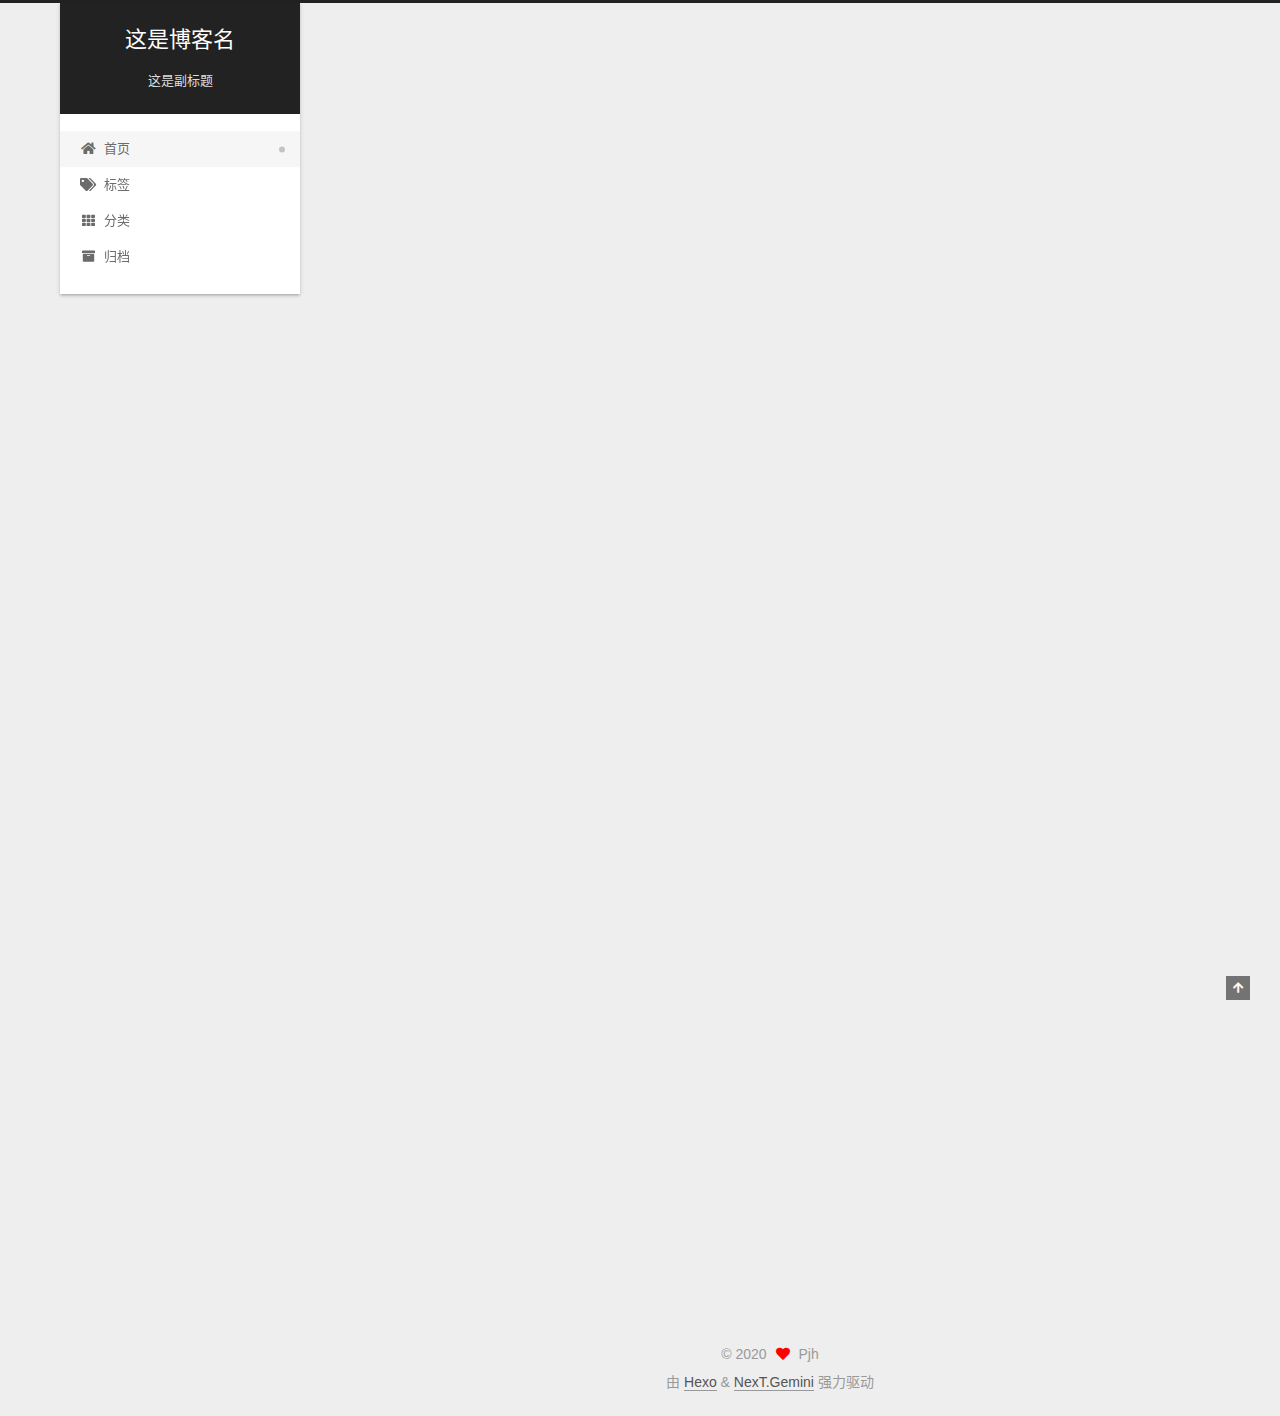
==== commit 04e26186: "Site updated: 2020-09-09 18:16:44" ====
--- a/index.html
+++ b/index.html
@@ -184,7 +184,7 @@
               <span class="post-meta-item-text">发表于</span>
               
 
-              <time title="创建时间：2020-09-09 11:03:09 / 修改时间：11:12:47" itemprop="dateCreated datePublished" datetime="2020-09-09T11:03:09+08:00">2020-09-09</time>
+              <time title="创建时间：2020-09-09 11:03:09 / 修改时间：18:15:59" itemprop="dateCreated datePublished" datetime="2020-09-09T11:03:09+08:00">2020-09-09</time>
             </span>
 
           
@@ -198,15 +198,7 @@
     <div class="post-body" itemprop="articleBody">
 
       
-          <h1 id="标题"><a href="#标题" class="headerlink" title="标题"></a>标题</h1><h2 id="小标题"><a href="#小标题" class="headerlink" title="小标题"></a>小标题</h2><h3 id="小小标题"><a href="#小小标题" class="headerlink" title="小小标题"></a>小小标题</h3><p><strong><em>加粗</em></strong></p>
-<ul>
-<li>1111<ul>
-<li>222</li>
-<li>333</li>
-</ul>
-</li>
-</ul>
-<figure class="highlight plain"><table><tr><td class="gutter"><pre><span class="line">1</span><br><span class="line">2</span><br><span class="line">3</span><br></pre></td><td class="code"><pre><span class="line">html</span><br><span class="line">js</span><br><span class="line">css</span><br></pre></td></tr></table></figure>
+          
       
     </div>
 
@@ -239,7 +231,7 @@
       <header class="post-header">
         <h2 class="post-title" itemprop="name headline">
           
-            <a href="/2020/09/09/hello-world/" class="post-title-link" itemprop="url">Hello World HH</a>
+            <a href="/2020/09/09/hello-world/" class="post-title-link" itemprop="url">Hello World</a>
         </h2>
 
         <div class="post-meta">
@@ -250,7 +242,7 @@
               <span class="post-meta-item-text">发表于</span>
               
 
-              <time title="创建时间：2020-09-09 10:18:39 / 修改时间：11:30:50" itemprop="dateCreated datePublished" datetime="2020-09-09T10:18:39+08:00">2020-09-09</time>
+              <time title="创建时间：2020-09-09 10:18:39 / 修改时间：18:16:05" itemprop="dateCreated datePublished" datetime="2020-09-09T10:18:39+08:00">2020-09-09</time>
             </span>
 
           
